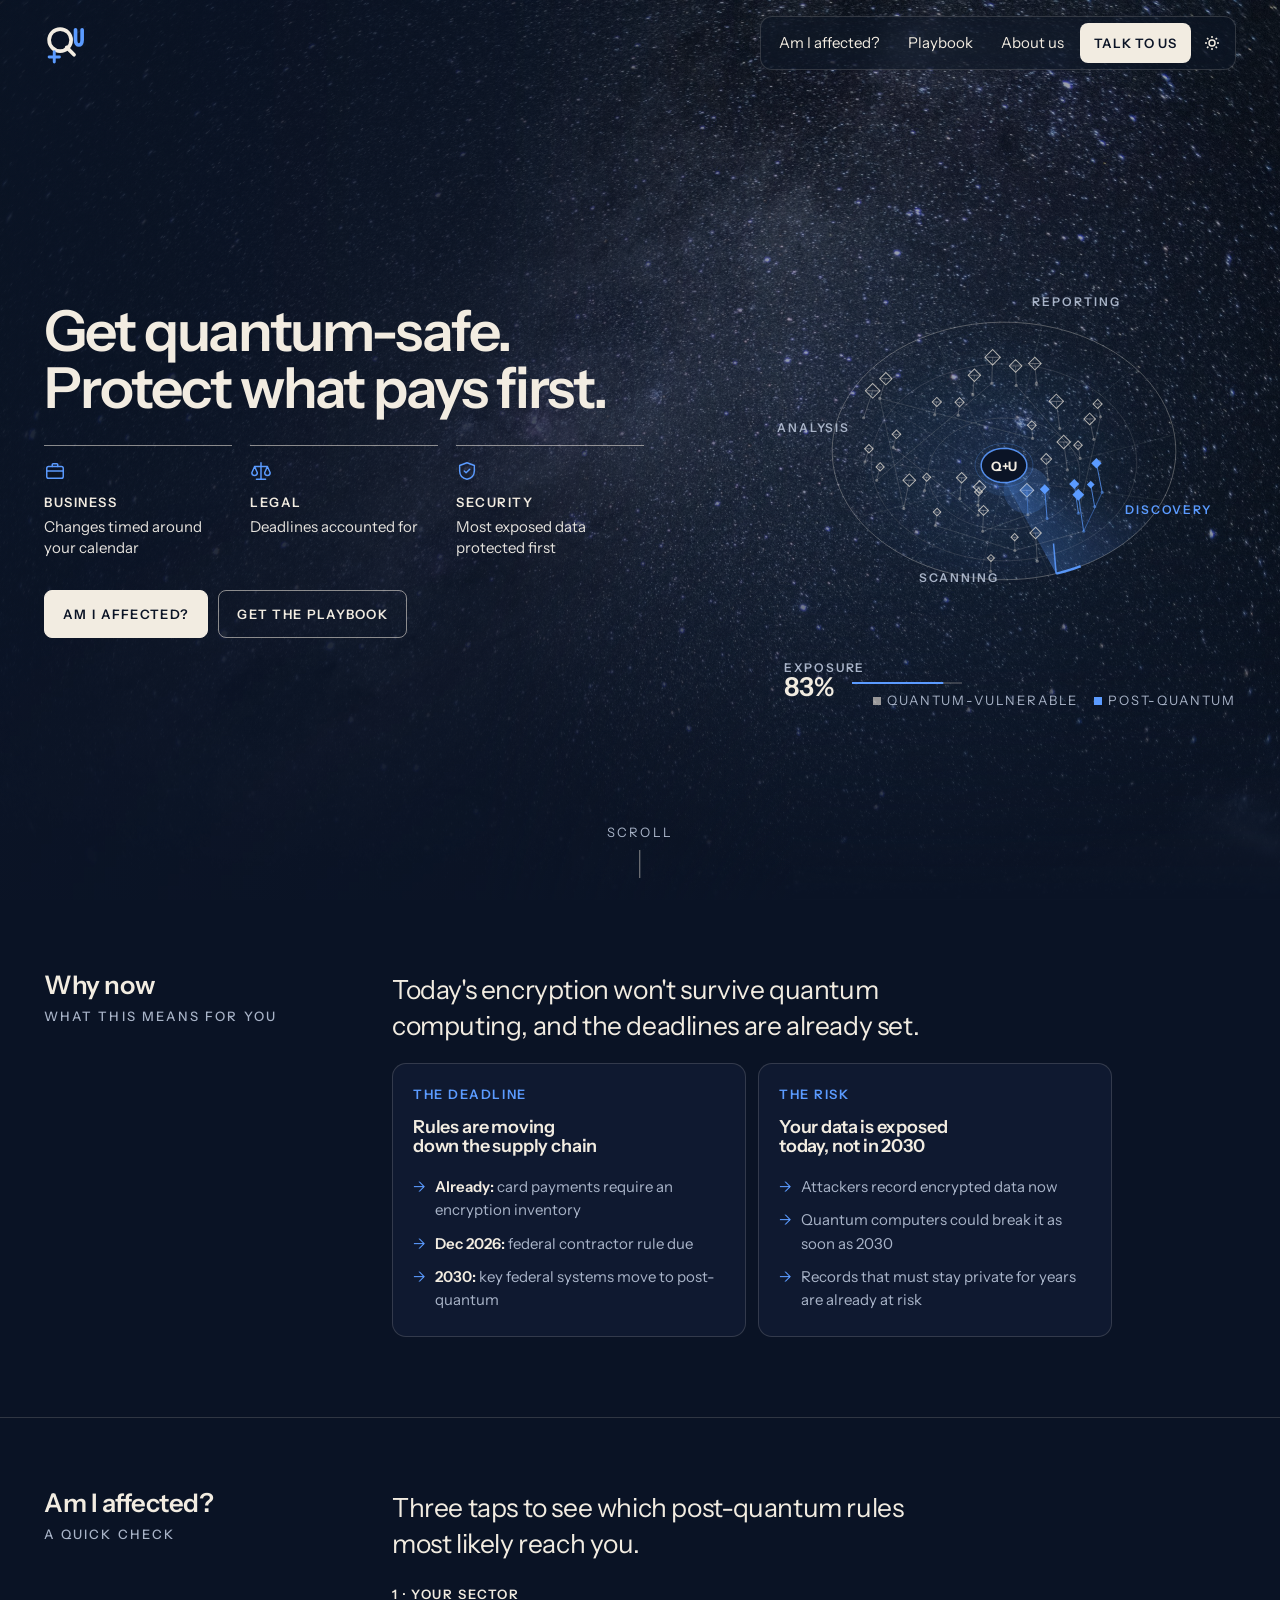
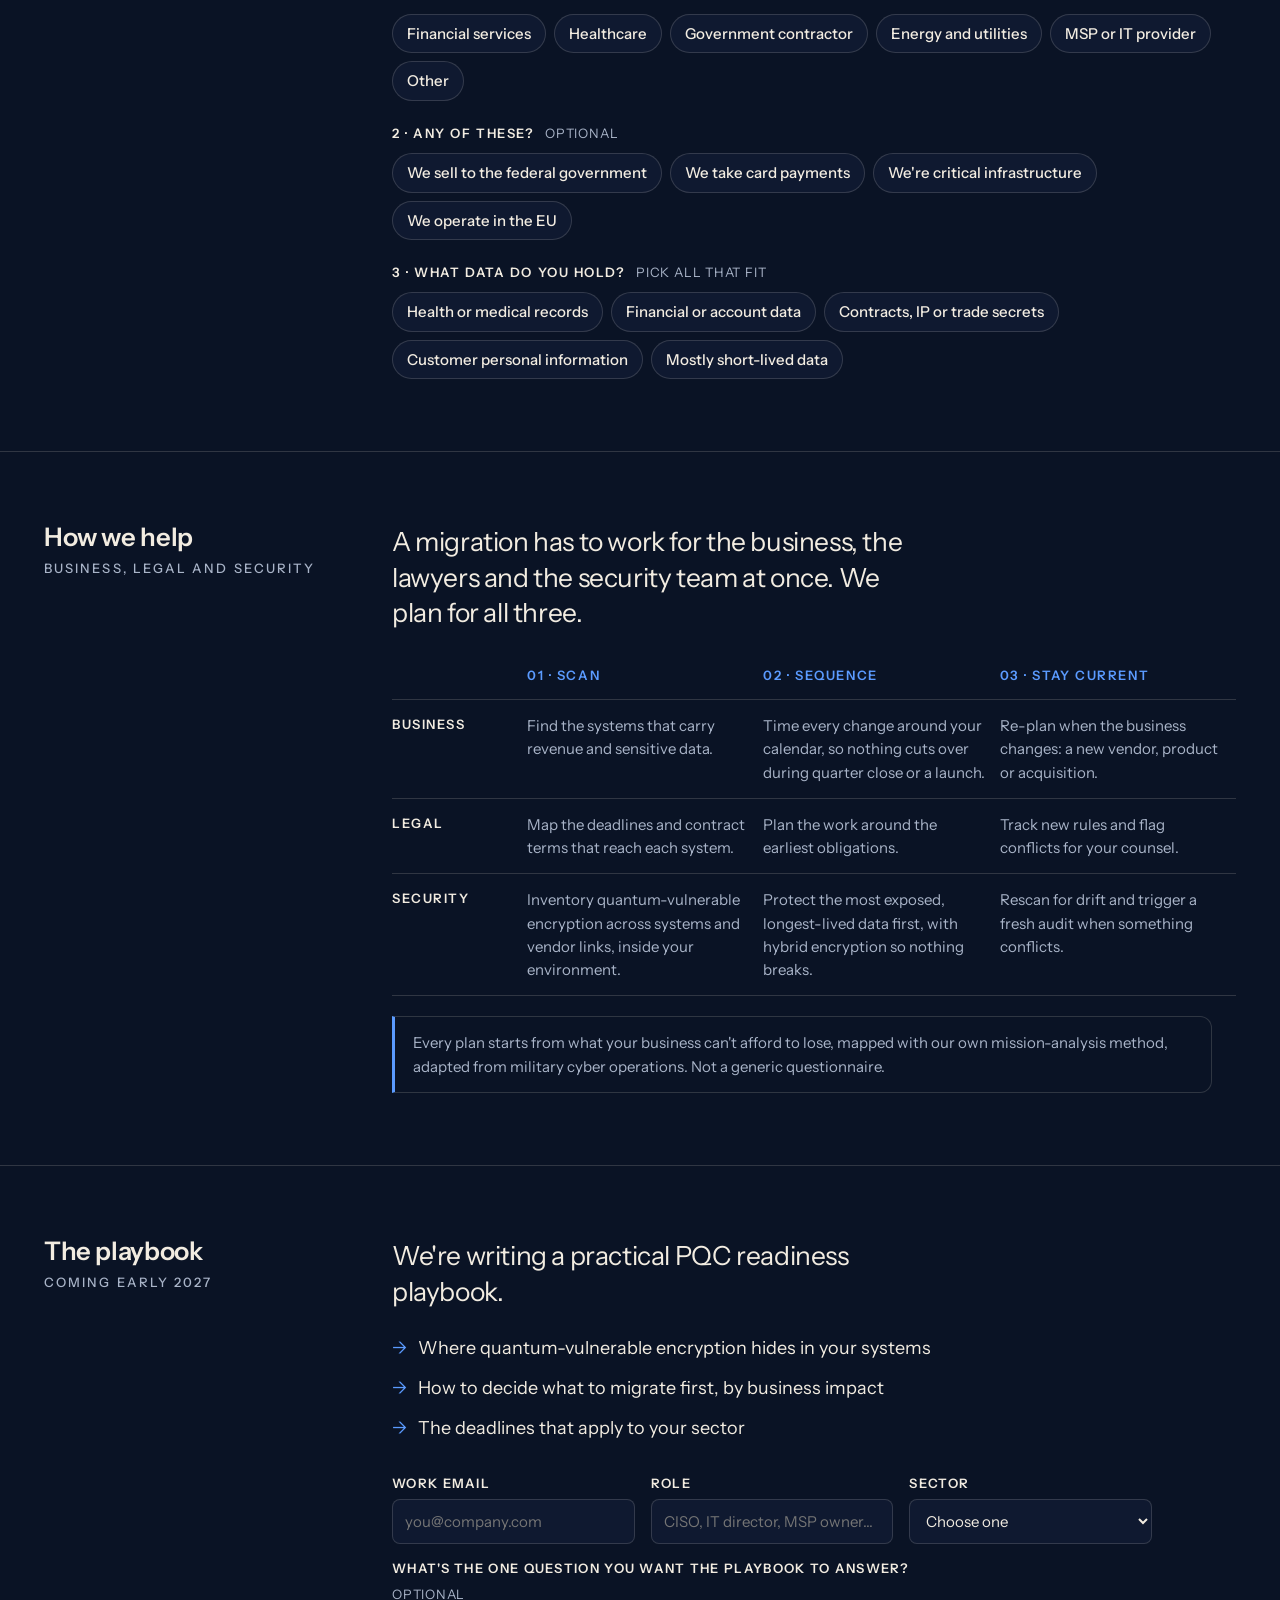
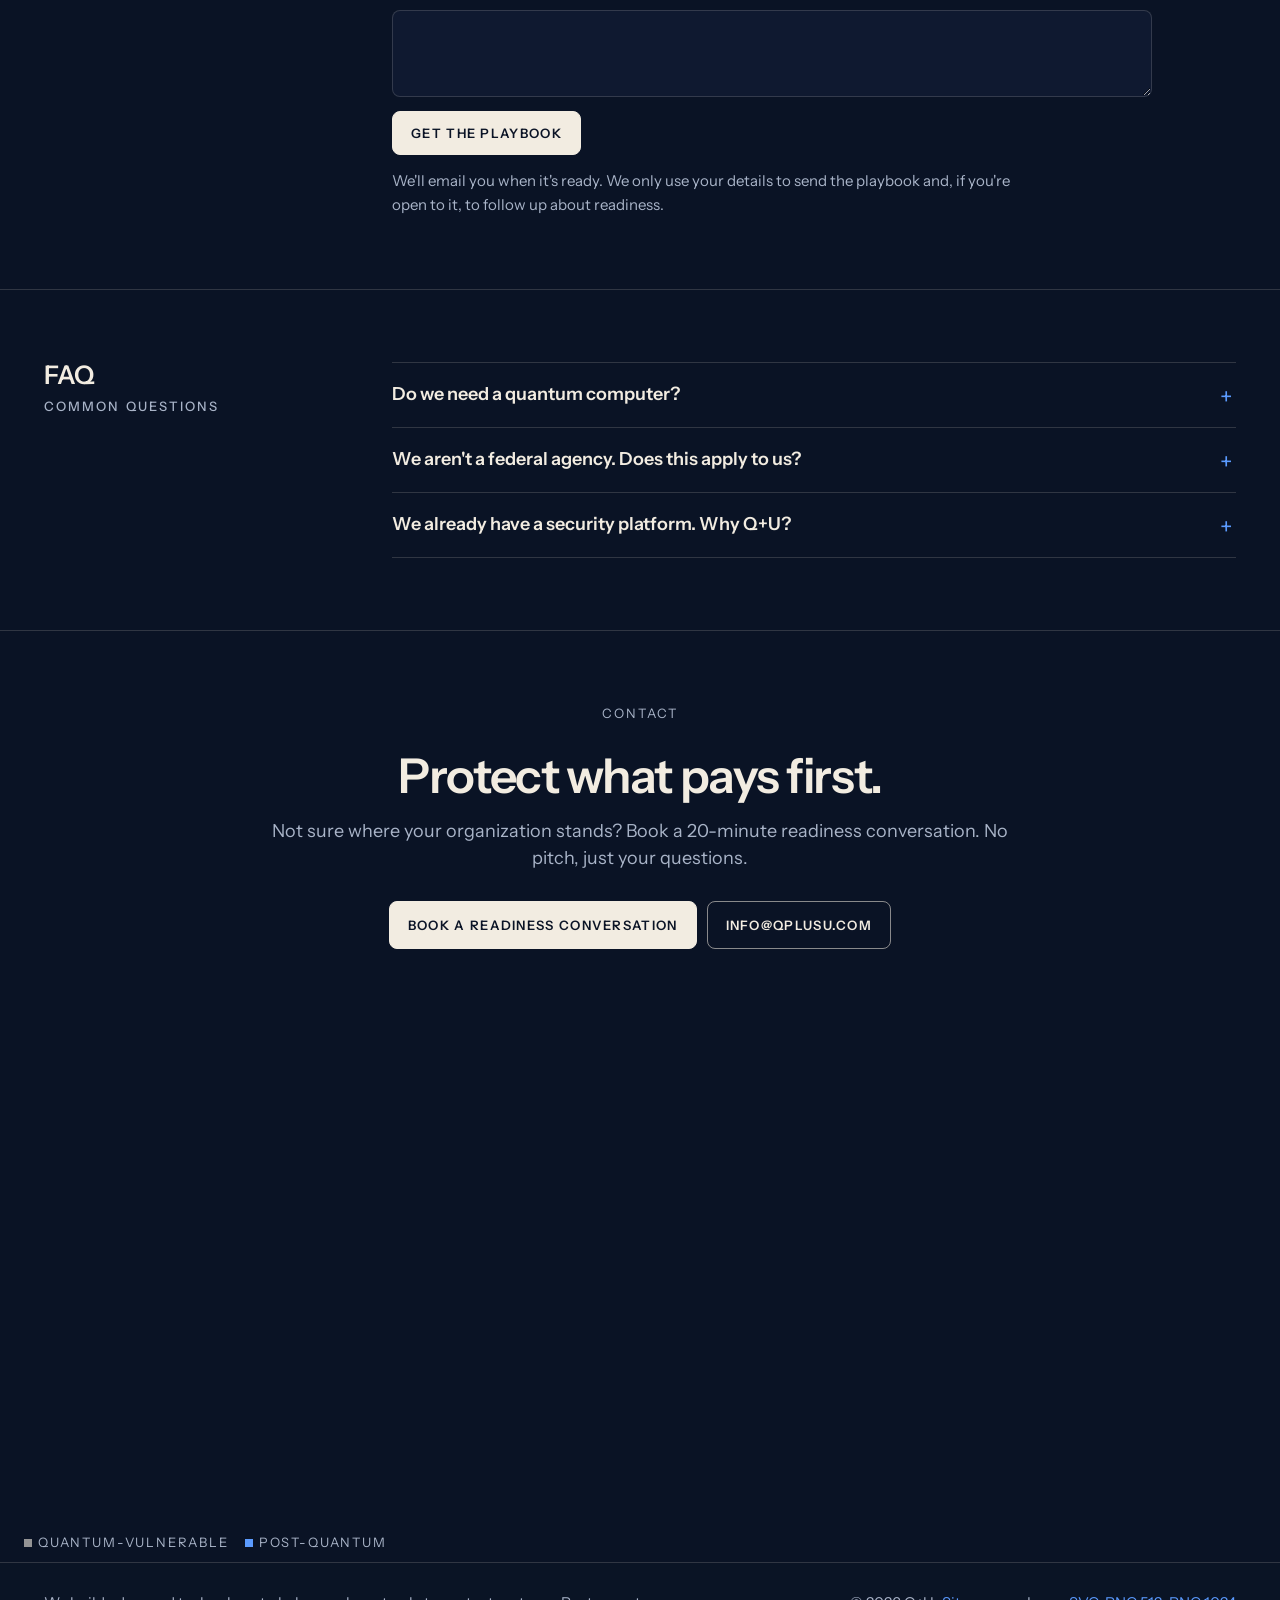
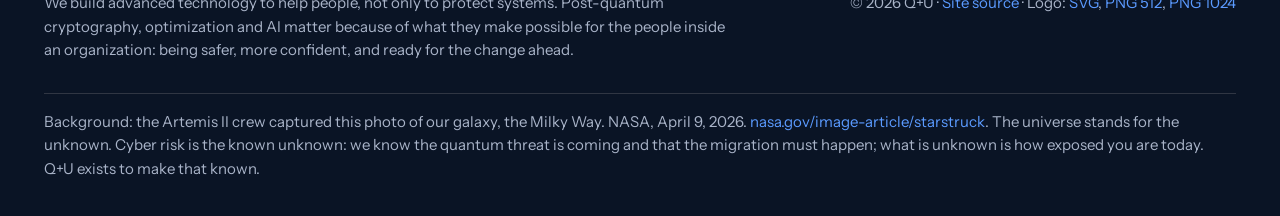
==== index.html @ 12528bc6 "Soften legal wording: deadlines accounted for, not met Co-Authored-By: Claude Opus 5.5 <noreply@anth" ====
<!doctype html>
<html lang="en">
<head>
  <meta charset="utf-8">
  <meta name="viewport" content="width=device-width, initial-scale=1">
  <title>Q+U</title>
  <meta name="description" content="Q+U helps organizations get ready for post-quantum cryptography: find where vulnerable encryption lives, know what to migrate first and when, and keep the plan current as the rules change.">
  <script>
    (function(){try{
      var KEY="theme-override";
      function resolve(){var q=/[?&]theme=(dark|light)/.exec(location.search);if(q)return q[1];
        try{var o=sessionStorage.getItem(KEY);if(o==="dark"||o==="light")return o;}catch(e){}
        if(window.matchMedia&&window.matchMedia("(prefers-color-scheme: dark)").matches)return "dark";
        var h=new Date().getHours();return (h>=7&&h<19)?"light":"dark";}
      function apply(){var m=resolve();document.documentElement.setAttribute("data-theme",m);
        var meta=document.querySelector('meta[name="theme-color"]');if(meta)meta.content=m==="dark"?"#0B1426":"#F2ECE1";}
      apply();setInterval(apply,60000);
      window.__toggleTheme=function(){var cur=document.documentElement.getAttribute("data-theme");try{sessionStorage.setItem(KEY,cur==="dark"?"light":"dark");}catch(e){}apply();};
    }catch(e){}})();
  </script>
  <link rel="preconnect" href="https://fonts.googleapis.com">
  <link rel="stylesheet" href="https://fonts.googleapis.com/css2?family=Instrument+Sans:ital,wght@0,400;0,500;0,600;0,700;1,400&display=swap">
  <meta name="theme-color" content="#0B1426">
  <link rel="icon" href="assets/logo-mark.svg" type="image/svg+xml">
  <link rel="stylesheet" href="src/styles.css?v=20261103k">
</head>
<body>
  <a class="skip" href="#main">Skip to content</a>

  <div class="topbar">
    <a class="brand" href="#" aria-label="Q+U, home"><svg viewBox="0 0 120 120" aria-hidden="true"><circle cx="44" cy="52" r="30" fill="none" stroke="currentColor" stroke-width="10"/><path d="M62 72 L82 92" stroke="currentColor" stroke-width="10" stroke-linecap="round"/><path d="M86 24 V52 C86 70 104 70 104 52 V24" fill="none" stroke="var(--accent)" stroke-width="10" stroke-linecap="round"/><path d="M14 98 H42 M28 84 V112" stroke="var(--accent)" stroke-width="8" stroke-linecap="round"/></svg></a>
    <nav class="pill" id="pill" aria-label="Main">
      <a href="#check">Am I affected?</a>
      <a href="#playbook">Playbook</a>
      <a href="about.html">About us</a>
      <div class="row">
        <a class="cta" href="#contact">Talk to us</a>
        <button type="button" class="more" id="more" aria-label="Menu" aria-expanded="false"><svg viewBox="0 0 16 16" fill="none" stroke="currentColor" stroke-width="1.6"><path d="M2 4h12M2 8h12M2 12h12"/></svg></button>
        <button type="button" id="theme" aria-label="Toggle light and dark theme" onclick="window.__toggleTheme&&window.__toggleTheme()">
          <svg class="i-sun" viewBox="0 0 16 16" fill="none" stroke="currentColor" stroke-width="1.5"><circle cx="8" cy="8" r="3"/><path d="M8 1v2M8 13v2M1 8h2M13 8h2M3 3l1.4 1.4M11.6 11.6 13 13M3 13l1.4-1.4M11.6 4.4 13 3"/></svg>
          <svg class="i-moon" viewBox="0 0 16 16" fill="none" stroke="currentColor" stroke-width="1.5"><path d="M13.5 9.5A6 6 0 0 1 6.5 2.5a6 6 0 1 0 7 7z"/></svg>
        </button>
      </div>
    </nav>
  </div>

  <main id="main" tabindex="-1">
    <section class="hero" aria-label="Introduction">
      <div class="wrap hero-grid">
        <div class="hero-inner">
          <h1>Get quantum-safe.<br>Protect what pays&nbsp;first.</h1>
          <ul class="areas" aria-label="What we cover">
            <li><svg viewBox="0 0 24 24" aria-hidden="true"><rect x="3" y="7" width="18" height="13" rx="2"/><path d="M9 7V5a1 1 0 0 1 1-1h4a1 1 0 0 1 1 1v2M3 12h18"/></svg><b>Business</b><span>Changes timed around your calendar</span></li>
            <li><svg viewBox="0 0 24 24" aria-hidden="true"><path d="M12 3v18M7 21h10M5 7h14M5 7l-3 7a3 3 0 0 0 6 0zM19 7l-3 7a3 3 0 0 0 6 0z"/></svg><b>Legal</b><span>Deadlines accounted for</span></li>
            <li><svg viewBox="0 0 24 24" aria-hidden="true"><path d="M12 3l8 3v6c0 5-3.5 8-8 9-4.5-1-8-4-8-9V6z"/><path d="M9 12l2 2 4-4"/></svg><b>Security</b><span>Most exposed data protected first</span></li>
          </ul>
          <div class="btns">
            <a class="btn solid" href="#check">Am I affected?</a>
            <a class="btn" href="#playbook">Get the playbook</a>
          </div>
        </div>
        <div class="hero-fig">
          <canvas id="disc" role="img" aria-label="Animated diagram: a sweep moves around a disc of systems. Each system it reaches turns from quantum-vulnerable to post-quantum and the exposure figure falls."></canvas>
          <div class="ring-key" aria-hidden="true"><span><i></i>Quantum-vulnerable</span><span><i class="on"></i>Post-quantum</span></div>
        </div>
      </div>
      <a class="scrollhint" href="#why">Scroll</a>
    </section>

    <section class="block" id="why">
      <div class="wrap cols">
        <h2>Why now<small>What this means for you</small></h2>
        <div class="reveal">
          <p class="lead">Today's encryption won't survive quantum computing, and the deadlines are already set.</p>
          <div class="cards two">
            <div class="card"><span class="tag">The deadline</span><h3>Rules are moving down the supply chain</h3>
              <ul class="ticks tight">
                <li><b>Already:</b> card payments require an encryption inventory</li>
                <li><b>Dec 2026:</b> federal contractor rule due</li>
                <li><b>2030:</b> key federal systems move to post-quantum</li>
              </ul></div>
            <div class="card"><span class="tag">The risk</span><h3>Your data is exposed today, not in 2030</h3>
              <ul class="ticks tight">
                <li>Attackers record encrypted data now</li>
                <li>Quantum computers could break it as soon as 2030</li>
                <li>Records that must stay private for years are already at risk</li>
              </ul></div>
          </div>
        </div>
      </div>
    </section>

    <section class="block" id="check">
      <div class="wrap cols">
        <h2>Am I affected?<small>A quick check</small></h2>
        <div class="reveal">
          <p class="lead">Three taps to see which post-quantum rules most likely reach you.</p>
          <div class="q">
            <p class="qlabel">1 · Your sector</p>
            <div class="chips" data-group="sector">
              <button type="button" data-value="fin" aria-pressed="false">Financial services</button>
              <button type="button" data-value="health" aria-pressed="false">Healthcare</button>
              <button type="button" data-value="gov" aria-pressed="false">Government contractor</button>
              <button type="button" data-value="energy" aria-pressed="false">Energy and utilities</button>
              <button type="button" data-value="msp" aria-pressed="false">MSP or IT provider</button>
              <button type="button" data-value="other" aria-pressed="false">Other</button>
            </div>
          </div>
          <div class="q">
            <p class="qlabel">2 · Any of these? <span class="opt">Optional</span></p>
            <div class="chips" data-group="flags">
              <button type="button" data-value="fed" aria-pressed="false">We sell to the federal government</button>
              <button type="button" data-value="cards" aria-pressed="false">We take card payments</button>
              <button type="button" data-value="ci" aria-pressed="false">We're critical infrastructure</button>
              <button type="button" data-value="eu" aria-pressed="false">We operate in the EU</button>
            </div>
          </div>
          <div class="q">
            <p class="qlabel">3 · What data do you hold? <span class="opt">Pick all that fit</span></p>
            <div class="chips" data-group="data">
              <button type="button" data-value="health" aria-pressed="false">Health or medical records</button>
              <button type="button" data-value="fin" aria-pressed="false">Financial or account data</button>
              <button type="button" data-value="ip" aria-pressed="false">Contracts, IP or trade secrets</button>
              <button type="button" data-value="pii" aria-pressed="false">Customer personal information</button>
              <button type="button" data-value="short" aria-pressed="false">Mostly short-lived data</button>
            </div>
          </div>
          <div id="check-result" class="check-result" aria-live="polite" hidden></div>
          <form class="checkform" id="check-form" hidden>
            <p class="cta-line">Want to know what it means for your business?</p>
            <div class="row">
              <input type="text" name="company" autocomplete="organization" placeholder="Company" aria-label="Company" required>
              <input type="email" name="email" autocomplete="email" placeholder="Work email" aria-label="Work email" required>
              <button class="btn solid" type="submit">Check my business</button>
            </div>
            <p class="fine">A starting point, not legal advice. Rules as of November 2026.</p>
          </form>
        </div>
      </div>
    </section>

    <section class="block" id="how">
      <div class="wrap cols">
        <h2>How we help<small>Business, legal and security</small></h2>
        <div class="reveal">
          <p class="lead">A migration has to work for the business, the lawyers and the security team at once. We plan for all three.</p>
          <table class="matrix">
            <thead><tr><th></th><th>01 · Scan</th><th>02 · Sequence</th><th>03 · Stay current</th></tr></thead>
            <tbody>
              <tr><th>Business</th>
                <td data-label="Scan">Find the systems that carry revenue and sensitive data.</td>
                <td data-label="Sequence">Time every change around your calendar, so nothing cuts over during quarter close or a launch.</td>
                <td data-label="Stay current">Re-plan when the business changes: a new vendor, product or acquisition.</td></tr>
              <tr><th>Legal</th>
                <td data-label="Scan">Map the deadlines and contract terms that reach each system.</td>
                <td data-label="Sequence">Plan the work around the earliest obligations.</td>
                <td data-label="Stay current">Track new rules and flag conflicts for your counsel.</td></tr>
              <tr><th>Security</th>
                <td data-label="Scan">Inventory quantum-vulnerable encryption across systems and vendor links, inside your environment.</td>
                <td data-label="Sequence">Protect the most exposed, longest-lived data first, with hybrid encryption so nothing breaks.</td>
                <td data-label="Stay current">Rescan for drift and trigger a fresh audit when something conflicts.</td></tr>
            </tbody>
          </table>
          <div class="callout"><p>Every plan starts from what your business can't afford to lose, mapped with our own mission-analysis method, adapted from military cyber operations. Not a generic questionnaire.</p></div>
        </div>
      </div>
    </section>

    <section class="block" id="playbook">
      <div class="wrap cols">
        <h2>The playbook<small>Coming early 2027</small></h2>
        <div class="reveal">
          <p class="lead">We're writing a practical PQC readiness playbook.</p>
          <ul class="ticks">
            <li>Where quantum-vulnerable encryption hides in your systems</li>
            <li>How to decide what to migrate first, by business impact</li>
            <li>The deadlines that apply to your sector</li>
          </ul>
          <form class="signup" id="signup" action="mailto:info@qplusu.com" method="post">
            <label>Work email<input type="email" name="email" required autocomplete="email" placeholder="you@company.com"></label>
            <label>Role<input type="text" name="role" autocomplete="organization-title" placeholder="CISO, IT director, MSP owner…"></label>
            <label>Sector
              <select name="sector">
                <option value="">Choose one</option>
                <option>Financial services</option>
                <option>Healthcare</option>
                <option>Managed service provider</option>
                <option>Government contractor</option>
                <option>Other</option>
              </select>
            </label>
            <label class="wide">What's the one question you want the playbook to answer? <span class="opt">Optional</span><textarea name="question" rows="3"></textarea></label>
            <div class="wide"><button class="btn solid" type="submit">Get the playbook</button></div>
            <p class="fine wide">We'll email you when it's ready. We only use your details to send the playbook and, if you're open to it, to follow up about readiness.</p>
          </form>
        </div>
      </div>
    </section>

    <section class="block" id="faq">
      <div class="wrap cols">
        <h2>FAQ<small>Common questions</small></h2>
        <div class="reveal faq">
          <details><summary>Do we need a quantum computer?</summary><p>No. Post-quantum readiness means replacing today's encryption with new, standardized algorithms that run on the computers you already have.</p></details>
          <details><summary>We aren't a federal agency. Does this apply to us?</summary><p>The federal deadline binds agencies first, then flows to contractors through procurement rules. Regulators in finance and healthcare are paying attention, and your vendors will be migrating too.</p></details>
          <details><summary>We already have a security platform. Why Q+U?</summary><p>Scanners tell you what is vulnerable. We turn that into a schedule your business can actually run, and keep it current after the migration.</p></details>
        </div>
      </div>
    </section>

    <section class="block" id="contact">
      <div class="wrap contact-inner reveal">
        <p class="eyebrow">Contact</p>
        <h2>Protect what pays first.</h2>
        <p>Not sure where your organization stands? Book a 20-minute readiness conversation. No pitch, just your questions.</p>
        <div class="btns">
          <a class="btn solid" href="mailto:info@qplusu.com?subject=Readiness%20conversation">Book a readiness conversation</a>
          <a class="btn" href="mailto:info@qplusu.com">info@qplusu.com</a>
        </div>
      </div>
      <div class="wave-band" aria-hidden="true">
        <canvas id="wave"></canvas>
        <div class="ring-key"><span><i></i>Quantum-vulnerable</span><span><i class="on"></i>Post-quantum</span></div>
      </div>
    </section>
  </main>

  <footer class="site">
    <div class="wrap">
      <p>We build advanced technology to help people, not only to protect systems. Post-quantum cryptography, optimization and AI matter because of what they make possible for the people inside an organization: being safer, more confident, and ready for the change ahead.</p>
      <p>© 2026 Q+U · <a href="https://github.com/QplusU/qplusu.github.io">Site source</a> · Logo: <a href="assets/brand/qplusu-mark.svg" download>SVG</a>, <a href="assets/brand/qplusu-mark-512.png" download>PNG 512</a>, <a href="assets/brand/qplusu-mark-1024.png" download>PNG 1024</a></p>
      <p class="credit">Background: the Artemis II crew captured this photo of our galaxy, the Milky Way. NASA, April 9, 2026. <a href="https://www.nasa.gov/image-article/starstruck/" rel="noopener">nasa.gov/image-article/starstruck</a>. The universe stands for the unknown. Cyber risk is the known unknown: we know the quantum threat is coming and that the migration must happen; what is unknown is how exposed you are today. Q+U exists to make that known.</p>
    </div>
  </footer>

  <script src="src/radar.js?v=20261012x" defer></script>
  <script src="src/wave.js?v=20261012m" defer></script>
  <script src="src/check.js?v=20261103h" defer></script>
  <script>
    (function(){
      var io = new IntersectionObserver(function(es){ es.forEach(function(e){ if(e.isIntersecting){ e.target.classList.add('in'); io.unobserve(e.target); } }); }, { rootMargin: '0px 0px -10% 0px' });
      document.querySelectorAll('.reveal').forEach(function(el){ io.observe(el); });
      // galaxy: full in the hero, dimmed once the reader is in the text
      (function(){
        var root = document.documentElement, hero = document.querySelector('.hero');
        function upd(){ var h = hero ? hero.offsetHeight : 800; var g = Math.max(0.25, 1 - Math.max(0, window.scrollY - h * 0.5) / (h * 0.6)); root.style.setProperty('--gal', g.toFixed(2)); }
        window.addEventListener('scroll', upd, { passive: true }); window.addEventListener('resize', upd, { passive: true }); upd();
      })();
      // playbook signup: opens the visitor's mail app until a form service is connected
      (function(){
        var f = document.getElementById('signup'); if (!f) return;
        f.addEventListener('submit', function(e){
          e.preventDefault();
          var d = new FormData(f), body = 'Please send me the PQC readiness playbook when it is ready.\n\nEmail: ' + d.get('email') + '\nRole: ' + (d.get('role')||'') + '\nSector: ' + (d.get('sector')||'') + '\nQuestion: ' + (d.get('question')||'');
          location.href = 'mailto:info@qplusu.com?subject=' + encodeURIComponent('Playbook signup') + '&body=' + encodeURIComponent(body);
        });
      })();
      var pill = document.getElementById('pill'), more = document.getElementById('more');
      more.addEventListener('click', function(){ var o = pill.classList.toggle('open'); more.setAttribute('aria-expanded', o); });
      pill.querySelectorAll('a').forEach(function(a){ a.addEventListener('click', function(){ pill.classList.remove('open'); }); });
    })();
  </script>
</body>
</html>
---- src/styles.css ----
/* Q+U — full-viewport hero on a particle ring, floating pill nav, light and dark themes.
   Direction from harmoniqs.ai: one deep ground colour, cream lettering, a single accent,
   tight display type, lots of air. Rules and tables keep the ruled-paper feel below the fold. */

:root {
  --font: "Instrument Sans", "Be Vietnam Pro", "Helvetica Neue", Arial, sans-serif;
  --fs-0: 0.8125rem;
  --fs-1: 0.9375rem;
  --fs-2: 1.125rem;
  --fs-3: 1.6rem;
  --fs-display: clamp(2.6rem, 1.6rem + 4.2vw, 5.4rem);
  --label-w: 300px;
  --measure: 64ch;
  --ease: cubic-bezier(.2,.7,.2,1);

  /* light: the paper palette */
  --bg: #F2ECE1;
  --bg-2: #EAE2D4;
  --fg: #14264A;
  --fg-soft: #4A5A78;
  --line: rgba(20,38,74,0.22);
  --line-strong: #14264A;
  --accent: #2A66B8;
  --accent-ink: #FFFFFF;
  --cta: #14264A;
  --cta-ink: #F2ECE1;
  --ring-a: 42,102,184;
  --ring-b: 20,38,74;
  --pill: rgba(242,236,225,0.72);
  color-scheme: light;
}
:root[data-theme="dark"] {
  --bg: #0B1426;
  --bg-2: #101B33;
  --fg: #F2ECE1;
  --fg-soft: #A9B4C8;
  --line: rgba(242,236,225,0.16);
  --line-strong: rgba(242,236,225,0.55);
  --accent: #5B9BFF;
  --accent-ink: #0B1426;
  --cta: #F2ECE1;
  --cta-ink: #0B1426;
  --ring-a: 91,155,255;
  --ring-b: 242,236,225;
  --pill: rgba(11,20,38,0.6);
  color-scheme: dark;
}

*, *::before, *::after { box-sizing: border-box; }
html { -webkit-text-size-adjust: 100%; scroll-behavior: smooth; }
@media (prefers-reduced-motion: reduce) { html { scroll-behavior: auto; } }
body { margin: 0; background: var(--bg); color: var(--fg); font: 400 var(--fs-2)/1.55 var(--font); transition: background 400ms var(--ease), color 400ms var(--ease); position: relative; isolation: isolate; }
/* the universe behind everything: the unknown. faint, fixed, fading toward the bottom of the viewport */
body::before { content: ""; position: fixed; inset: 0; z-index: -2; pointer-events: none; background: url("../assets/galaxy.jpg") center / cover no-repeat; opacity: calc(0.6 * var(--gal)); mix-blend-mode: screen; transition: opacity 200ms linear;
  -webkit-mask-image: linear-gradient(180deg, #000 0%, #000 55%, transparent 100%); mask-image: linear-gradient(180deg, #000 0%, #000 55%, transparent 100%); }
:root:not([data-theme="dark"]) body::before { opacity: calc(0.14 * var(--gal)); filter: invert(1) grayscale(1) contrast(1.1) blur(0.4px); mix-blend-mode: multiply; }
@media (prefers-reduced-transparency: reduce) { body::before { display: none; } }
::selection { background: var(--accent); color: var(--accent-ink); }
:focus-visible { outline: 2px solid var(--accent); outline-offset: 3px; }
a { color: var(--accent); text-decoration: none; }
a:hover { text-decoration: underline; text-underline-offset: 0.2em; }
h1, h2, h3, h4 { font-weight: 600; line-height: 1.05; margin: 0; text-wrap: balance; letter-spacing: -0.02em; }
h2 { font-size: var(--fs-3); letter-spacing: -0.015em; }
h3 { font-size: var(--fs-2); margin: 28px 0 10px; letter-spacing: -0.01em; }
p { max-width: var(--measure); margin: 0 0 1em; }
.fine { font-size: var(--fs-1); line-height: 1.6; color: var(--fg-soft); }
.eyebrow { font-size: var(--fs-0); letter-spacing: 0.16em; text-transform: uppercase; color: var(--fg-soft); margin: 0 0 14px; }
.skip { position: absolute; left: -999px; }
.skip:focus { left: 16px; top: 8px; z-index: 2000; background: var(--bg); border: 1px solid var(--line-strong); padding: 6px 10px; }
.wrap { max-width: 1240px; margin-inline: auto; padding-inline: 24px; }

/* ---------- floating pill nav ---------- */
.topbar { position: fixed; inset: 0 0 auto 0; z-index: 100; display: flex; align-items: center; justify-content: space-between; padding: 16px 20px; pointer-events: none; }
.topbar > * { pointer-events: auto; }
.brand { display: inline-flex; align-items: center; gap: 10px; color: var(--fg); font-weight: 700; font-size: 1.15rem; letter-spacing: -0.02em; }
.brand:hover { text-decoration: none; }
.brand img { width: 30px; height: 30px; display: block; }
.brand .plus { color: var(--accent); }
.pill { display: flex; align-items: center; gap: 4px; padding: 6px; border: 1px solid var(--line); border-radius: 12px; background: var(--pill); backdrop-filter: blur(14px); -webkit-backdrop-filter: blur(14px); }
.pill a { color: var(--fg); font-size: var(--fs-1); padding: 8px 12px; border-radius: 8px; white-space: nowrap; }
.pill a:hover { background: color-mix(in srgb, var(--fg) 8%, transparent); text-decoration: none; }
.pill .cta { background: var(--cta); color: var(--cta-ink); font-weight: 600; letter-spacing: 0.06em; text-transform: uppercase; font-size: var(--fs-0); padding: 10px 14px; }
.pill .cta:hover { background: var(--accent); color: var(--accent-ink); }
.pill button { all: unset; cursor: pointer; display: grid; place-items: center; width: 34px; height: 34px; border-radius: 8px; color: var(--fg); }
.pill button:hover { background: color-mix(in srgb, var(--fg) 8%, transparent); }
.pill button svg { width: 16px; height: 16px; }
:root[data-theme="dark"] .pill .i-sun { display: block; } :root[data-theme="dark"] .pill .i-moon { display: none; }
:root:not([data-theme="dark"]) .pill .i-sun { display: none; } :root:not([data-theme="dark"]) .pill .i-moon { display: block; }
.pill .row { display: flex; align-items: center; gap: 4px; }
.pill .more { display: none; }

/* ---------- hero ---------- */
.hero { position: relative; min-height: min(100svh, 900px); display: grid; align-items: center; overflow: hidden; isolation: isolate; padding-block: 110px 70px; }
.hero::before { content: ""; position: absolute; inset: 0; z-index: -1; background: radial-gradient(60% 70% at 72% 50%, color-mix(in srgb, var(--accent) 10%, transparent), transparent 70%); }
.hero-grid { display: grid; grid-template-columns: minmax(0, 11fr) minmax(0, 9fr); gap: 32px; align-items: center; width: 100%; }
.hero-inner { position: relative; text-align: left; }
.hero h1 { font-size: clamp(2.4rem, 1.4rem + 3.4vw, 4.6rem); letter-spacing: -0.035em; line-height: 0.98; max-width: 14ch; }
.hero .sub { margin: 22px 0 30px; max-width: 44ch; color: var(--fg-soft); font-size: clamp(1rem, 0.9rem + 0.4vw, 1.2rem); }
.hero .btns { justify-content: flex-start; }
.hero-fig { position: relative; aspect-ratio: 1 / 1; max-width: 600px; width: 100%; margin-left: auto; }
#disc { display: block; width: 100%; height: 100%; }
.hero-fig .ring-key { left: 0; right: 0; bottom: -8px; justify-content: flex-end; }
.btns { display: flex; gap: 10px; flex-wrap: wrap; justify-content: center; }
.btn { display: inline-block; font-weight: 600; font-size: var(--fs-0); letter-spacing: 0.1em; text-transform: uppercase; padding: 13px 18px; border-radius: 8px; border: 1px solid var(--line-strong); color: var(--fg); transition: transform 200ms var(--ease), background 200ms var(--ease), color 200ms var(--ease); }
.btn:hover { text-decoration: none; transform: translateY(-1px); background: color-mix(in srgb, var(--fg) 8%, transparent); }
.btn.solid { background: var(--cta); color: var(--cta-ink); border-color: var(--cta); }
.btn.solid:hover { background: var(--accent); border-color: var(--accent); color: var(--accent-ink); }
.btn.accent { background: var(--accent); color: var(--accent-ink); border-color: var(--accent); }
.scrollhint { position: absolute; bottom: 22px; left: 50%; transform: translateX(-50%); font-size: var(--fs-0); letter-spacing: 0.16em; text-transform: uppercase; color: var(--fg-soft); }
.scrollhint::after { content: ""; display: block; width: 1px; height: 28px; margin: 8px auto 0; background: var(--line-strong); animation: hint 1.8s var(--ease) infinite; transform-origin: top; }
@keyframes hint { 0% { transform: scaleY(0); } 50% { transform: scaleY(1); } 100% { transform: scaleY(0); transform-origin: bottom; } }
.ring-key { position: absolute; left: 24px; bottom: 22px; display: flex; gap: 16px; font-size: var(--fs-0); letter-spacing: 0.14em; text-transform: uppercase; color: var(--fg-soft); }
.ring-key i { display: inline-block; width: 8px; height: 8px; margin-right: 6px; vertical-align: 0; background: rgb(var(--ring-b)); opacity: 0.6; }
.ring-key i.on { background: rgb(var(--ring-a)); opacity: 1; }

/* ---------- stats band ---------- */
.band { border-block: 1px solid var(--line); background: color-mix(in srgb, var(--bg-2) 94%, transparent); }
.stats { display: grid; grid-template-columns: repeat(3, minmax(0, 1fr)); }
.stats > div { padding: 28px 24px; border-right: 1px solid var(--line); }
.stats > div:last-child { border-right: 0; }
.stats b { display: block; font-size: clamp(2rem, 1.4rem + 2vw, 3.2rem); font-weight: 600; letter-spacing: -0.03em; line-height: 1; font-variant-numeric: tabular-nums; }
.stats span { display: block; margin-top: 8px; font-size: var(--fs-2); color: var(--fg-soft); }

/* ---------- sections: label column, body ---------- */
section.block { padding-block: 72px; border-bottom: 1px solid var(--line); background: color-mix(in srgb, var(--bg) 86%, transparent); }
section.hero { background: transparent; }
section.block:last-of-type { border-bottom: 0; }
.cols { display: grid; grid-template-columns: var(--label-w) minmax(0, 1fr); gap: 0 48px; }
.cols > h2 { position: sticky; top: 96px; align-self: start; }
.cols > h2 small { display: block; font: 500 var(--fs-0)/1.4 var(--font); letter-spacing: 0.16em; text-transform: uppercase; color: var(--fg-soft); margin-top: 8px; }
.cols .lead { font-size: clamp(1.25rem, 1.05rem + 0.8vw, 1.65rem); line-height: 1.35; letter-spacing: -0.015em; max-width: 30ch; margin-bottom: 20px; }

/* cards */
.cards { display: grid; grid-template-columns: repeat(auto-fill, minmax(250px, 1fr)); gap: 12px; margin: 16px 0 8px; }
.cards.two { grid-template-columns: repeat(auto-fit, minmax(250px, 1fr)); max-width: 720px; }
.card { display: flex; flex-direction: column; gap: 8px; padding: 20px; border: 1px solid var(--line); border-radius: 14px; background: color-mix(in srgb, var(--bg-2) 88%, transparent); color: var(--fg); transition: transform 240ms var(--ease), border-color 240ms var(--ease), background 240ms var(--ease); }
.card h3 { margin: 6px 0 0; }
.card p { margin: 0; }
a.card:hover { text-decoration: none; transform: translateY(-3px); border-color: var(--accent); }
.cardtop, .cardfoot { display: flex; justify-content: space-between; align-items: center; gap: 8px; flex-wrap: wrap; }
.cardfoot { margin-top: auto; padding-top: 8px; }
.tag { align-self: flex-start; font-size: var(--fs-0); font-weight: 600; letter-spacing: 0.12em; text-transform: uppercase; color: var(--accent); }
.status { font-size: var(--fs-0); letter-spacing: 0.12em; text-transform: uppercase; border: 1px solid var(--line-strong); border-radius: 999px; padding: 2px 9px; color: var(--fg-soft); }
.status.proto { border-style: dashed; }
.card.person { padding: 14px 14px 18px; gap: 0; }
.card.person .photo { aspect-ratio: 1 / 1; border-radius: 10px; overflow: hidden; background: var(--bg-2); margin-bottom: 18px; }
.card.person .photo img { width: 100%; height: 100%; object-fit: cover; display: block; filter: grayscale(1) contrast(1.08); transition: filter 300ms var(--ease); }
.card.person:hover .photo img { filter: grayscale(1) contrast(1.12) brightness(1.04); }
.card.person .who { display: flex; justify-content: space-between; align-items: baseline; gap: 12px; padding-inline: 4px; }
.card.person .who h3 { margin: 0; font-size: 1.15rem; }
.card.person .li { font-weight: 700; font-size: 1rem; letter-spacing: 0; color: var(--fg); text-decoration: none; }
.card.person .li:hover { color: var(--accent); }
.card.person .role { display: block; margin: 6px 0 12px; padding-inline: 4px; font: 500 var(--fs-1)/1.4 ui-monospace, Menlo, Consolas, monospace; letter-spacing: 0.14em; text-transform: uppercase; color: var(--fg-soft); }
.card.person p { padding-inline: 4px; }

/* tables */
table.spec { border-collapse: collapse; width: 100%; max-width: 860px; font-size: var(--fs-2); margin: 8px 0 12px; }
table.spec th, table.spec td { text-align: left; padding: 12px 0; border-top: 1px solid var(--line); vertical-align: top; }
table.spec tr:last-child th, table.spec tr:last-child td { border-bottom: 1px solid var(--line); }
table.spec th { font-weight: 600; letter-spacing: 0.1em; text-transform: uppercase; font-size: var(--fs-1); width: 30%; padding-right: 16px; color: var(--fg); }
table.spec td { color: var(--fg); }
table.spec tr.us th, table.spec tr.us td { color: var(--accent); }
.callout { border: 1px solid var(--line); border-left: 3px solid var(--accent); border-radius: 0 12px 12px 0; padding: 14px 18px; margin: 20px 0 0; font-size: var(--fs-1); color: var(--fg-soft); max-width: 820px; }
.callout p { margin: 0; max-width: none; }

/* reveal */
.reveal { opacity: 0; transform: translateY(18px); transition: opacity 700ms var(--ease), transform 700ms var(--ease); }
.reveal.in { opacity: 1; transform: none; }
@media (prefers-reduced-motion: reduce) { .reveal { opacity: 1; transform: none; transition: none; } .scrollhint::after { animation: none; } }

/* wave band under the contact call to action */
.wave-band { position: relative; height: clamp(360px, 46vw, 620px); margin-top: -16px; }
.wave-band canvas { position: absolute; inset: 0; width: 100%; height: 100%; display: block; }
.wave-band .ring-key { left: 24px; bottom: 10px; }
section#contact { padding-block: 40px 0; }

/* contact + footer */
.contact-inner { text-align: center; padding: 16px 24px 40px; }
.contact-inner h2 { font-size: clamp(1.8rem, 1.2rem + 2.4vw, 3rem); letter-spacing: -0.03em; }
.contact-inner p { margin: 16px auto 28px; color: var(--fg-soft); }
footer.site { border-top: 1px solid var(--line); padding: 28px 0 36px; font-size: var(--fs-1); color: var(--fg-soft); background: color-mix(in srgb, var(--bg) 85%, transparent); }
footer.site .credit { flex-basis: 100%; max-width: none; border-top: 1px solid var(--line); padding-top: 16px; margin-top: 8px; }
footer.site .wrap { display: flex; justify-content: space-between; gap: 24px; flex-wrap: wrap; }
footer.site p { margin: 0; max-width: 70ch; }

/* ---------- narrow ---------- */
@media (max-width: 1100px) { :root { --label-w: 240px; } }
@media (max-width: 900px) {
  .pill a:not(.cta) { display: none; }
  .pill .more { display: grid; }
  .pill.open a:not(.cta) { display: block; }
  .pill.open { position: absolute; top: 12px; right: 16px; flex-direction: column; align-items: stretch; }
  .pill.open .row { display: flex; gap: 4px; align-self: flex-end; }
  .cols { grid-template-columns: minmax(0, 1fr); gap: 18px; }
  .cols > h2 { position: static; }
  .stats { grid-template-columns: minmax(0, 1fr); }
  .stats > div { border-right: 0; border-bottom: 1px solid var(--line); padding: 20px 24px; }
  .stats > div:last-child { border-bottom: 0; }
  section.block { padding-block: 48px; }
  .ring-key { display: none; }
  .hero { padding-block: 96px 56px; min-height: 0; }
  .hero-grid { grid-template-columns: minmax(0, 1fr); gap: 24px; }
  .hero h1 { max-width: none; }
  .hero-fig { max-width: 420px; margin-inline: auto; }
  .scrollhint { display: none; }
  table.spec th { width: 38%; }
  .wrap { padding-inline: 16px; }
}
.hero-note { margin: 26px 0 0; max-width: 44ch; }

/* telescope: a lens that follows the pointer and reveals the universe at full strength */
:root { --lx: -1000px; --ly: -1000px; --lens: 0; --lr: 90px; --gal: 1; }
body::after { content: ""; position: fixed; inset: 0; z-index: -1; pointer-events: none; opacity: var(--lens);
  background: url("../assets/galaxy.jpg") center / 160% auto no-repeat;
  background-position: calc(50% + (50% - var(--lx)) * 0.2) calc(50% + (50% - var(--ly)) * 0.2);
  -webkit-mask-image: radial-gradient(circle var(--lr) at var(--lx) var(--ly), #000 0 82%, transparent 100%);
  mask-image: radial-gradient(circle var(--lr) at var(--lx) var(--ly), #000 0 82%, transparent 100%);
  transition: opacity 300ms var(--ease); }
:root:not([data-theme="dark"]) body::after { filter: invert(1) grayscale(1) contrast(1.15); mix-blend-mode: multiply; }
.lens { position: fixed; left: var(--lx); top: var(--ly); width: calc(var(--lr) * 2); height: calc(var(--lr) * 2); transform: translate(-50%, -50%); border-radius: 50%; pointer-events: none; z-index: 5; opacity: var(--lens);
  border: 1px solid color-mix(in srgb, var(--fg) 45%, transparent); box-shadow: inset 0 0 0 1px color-mix(in srgb, var(--fg) 10%, transparent), 0 0 0 6px color-mix(in srgb, var(--bg) 25%, transparent); transition: opacity 300ms var(--ease); }
.lens::before, .lens::after { content: ""; position: absolute; background: color-mix(in srgb, var(--fg) 45%, transparent); }
.lens::before { left: 50%; top: 0; width: 1px; height: 10px; box-shadow: 0 calc(var(--lr) * 2 - 10px) 0 color-mix(in srgb, var(--fg) 45%, transparent); }
.lens::after { top: 50%; left: 0; height: 1px; width: 10px; box-shadow: calc(var(--lr) * 2 - 10px) 0 0 color-mix(in srgb, var(--fg) 45%, transparent); }
.lens span { position: absolute; left: 50%; bottom: -20px; transform: translateX(-50%); font-size: 9px; letter-spacing: 0.18em; text-transform: uppercase; color: var(--fg-soft); white-space: nowrap; }
@media (hover: none), (prefers-reduced-motion: reduce) { .lens, body::after { display: none; } }

.hero .eyebrow { font-size: clamp(1rem, 0.85rem + 0.5vw, 1.25rem); font-weight: 700; letter-spacing: 0.14em; color: var(--accent); margin-bottom: 18px; }
table.spec.stages th .arrow { color: var(--accent); margin-left: 6px; font-weight: 400; }
.cards.one { grid-template-columns: minmax(0, 560px); }
/* our insight: the universe shows through */
section#insight { background: transparent; }
section#insight .card { background: color-mix(in srgb, var(--bg) 35%, transparent); backdrop-filter: blur(3px); -webkit-backdrop-filter: blur(3px); }
section#insight p, section#insight .card p { color: var(--fg); }
/* scanner stages: just the words */
ol.stages { list-style: none; margin: 24px 0 8px; padding: 0; display: flex; flex-wrap: wrap; align-items: center; gap: 14px 0; }
ol.stages li { font-weight: 700; font-size: clamp(1.2rem, 1rem + 1vw, 1.8rem); letter-spacing: -0.01em; }
ol.stages li + li::before { content: "→"; color: var(--accent); font-weight: 400; margin: 0 18px; }
/* migration plan mock */
.card.plan { max-width: 860px; padding: 20px 22px; }
table.plan { border-collapse: collapse; width: 100%; font-size: var(--fs-1); margin-top: 8px; }
table.plan th, table.plan td { text-align: left; padding: 10px 12px 10px 0; border-top: 1px solid var(--line); vertical-align: top; }
table.plan th { font-weight: 600; letter-spacing: 0.1em; text-transform: uppercase; font-size: var(--fs-0); color: var(--accent); border-top: 0; }
table.plan td:first-child { white-space: nowrap; font-family: ui-monospace, Menlo, Consolas, monospace; color: var(--fg-soft); }
@media (max-width: 600px) { table.plan th:nth-child(4), table.plan td:nth-child(4) { display: none; } }
/* playbook signup */
ul.ticks { list-style: none; padding: 0; margin: 0 0 24px; }
ul.ticks li { padding: 6px 0 6px 26px; position: relative; }
ul.ticks li::before { content: "→"; position: absolute; left: 0; color: var(--accent); }
form.signup { display: grid; grid-template-columns: repeat(auto-fit, minmax(220px, 1fr)); gap: 14px 16px; max-width: 760px; }
form.signup .wide { grid-column: 1 / -1; }
form.signup label { display: flex; flex-direction: column; gap: 6px; font-size: var(--fs-0); font-weight: 600; letter-spacing: 0.1em; text-transform: uppercase; color: var(--fg); }
form.signup .opt { font-weight: 400; color: var(--fg-soft); letter-spacing: 0.06em; }
form.signup input, form.signup select, form.signup textarea { font: 400 var(--fs-1)/1.4 var(--font); letter-spacing: 0; text-transform: none; color: var(--fg); background: color-mix(in srgb, var(--bg-2) 88%, transparent); border: 1px solid var(--line); border-radius: 8px; padding: 11px 12px; }
form.signup input:focus, form.signup select:focus, form.signup textarea:focus { outline: none; border-color: var(--accent); }
form.signup button { cursor: pointer; font-family: var(--font); }
form.signup p { margin: 0; }
/* faq */
.faq details { border-top: 1px solid var(--line); padding: 4px 0; max-width: 860px; }
.faq details:last-child { border-bottom: 1px solid var(--line); }
.faq summary { cursor: pointer; list-style: none; padding: 14px 28px 14px 0; font-weight: 600; font-size: var(--fs-2); position: relative; }
.faq summary::-webkit-details-marker { display: none; }
.faq summary::after { content: "+"; position: absolute; right: 4px; top: 12px; color: var(--accent); font-weight: 400; font-size: 1.3em; }
.faq details[open] summary::after { content: "–"; }
.faq details p { margin: 0 0 16px; color: var(--fg-soft); }
/* am I affected? check */
#check .q { margin: 22px 0 0; }
.qlabel { font-size: var(--fs-0); font-weight: 600; letter-spacing: 0.12em; text-transform: uppercase; color: var(--fg); margin: 0 0 10px; }
.qlabel .opt { font-weight: 400; color: var(--fg-soft); letter-spacing: 0.06em; margin-left: 6px; }
.chips { display: flex; flex-wrap: wrap; gap: 8px; }
.chips button { font: 500 var(--fs-1)/1.3 var(--font); color: var(--fg); background: color-mix(in srgb, var(--bg-2) 88%, transparent); border: 1px solid var(--line); border-radius: 999px; padding: 9px 14px; cursor: pointer; transition: border-color 160ms var(--ease), background 160ms var(--ease), color 160ms var(--ease); }
.chips button:hover { border-color: var(--accent); }
.chips button[aria-pressed="true"] { background: var(--accent); border-color: var(--accent); color: var(--accent-ink); }
.check-result { margin-top: 24px; max-width: 860px; }
.check-result .clocks { display: grid; grid-template-columns: repeat(auto-fit, minmax(240px, 1fr)); gap: 12px; margin-bottom: 18px; }
.check-result .verdict { border: 1px solid var(--line); border-left: 3px solid var(--accent); border-radius: 0 12px 12px 0; padding: 14px 16px; background: color-mix(in srgb, var(--bg-2) 88%, transparent); }
.check-result .verdict.lv1 { border-left-color: var(--line-strong); }
.check-result .verdict h3 { margin: 4px 0 2px; }
.check-result .verdict p { margin: 0; font-size: var(--fs-1); color: var(--fg-soft); }
.check-result .rules details { border-top: 1px solid var(--line); }
.check-result .rules details:last-child { border-bottom: 1px solid var(--line); }
.check-result .rules summary { cursor: pointer; list-style: none; display: flex; justify-content: space-between; align-items: center; gap: 12px; padding: 11px 0; font-size: var(--fs-1); }
.check-result .rules summary::-webkit-details-marker { display: none; }
.check-result .rules summary b { font-weight: 600; }
.check-result .rules summary b::before { content: "+"; color: var(--accent); margin-right: 10px; font-weight: 400; }
.check-result .rules details[open] summary b::before { content: "\2013"; }
.check-result .rules details p { margin: 0 0 12px 22px; font-size: var(--fs-1); color: var(--fg-soft); }
.check-result .when { color: var(--fg); }
.check-result a.src { color: var(--fg-soft); text-decoration: underline; text-underline-offset: 2px; }
.checkform { margin-top: 22px; max-width: 860px; }
.checkform .cta-line { font-weight: 600; margin: 0 0 10px; }
.checkform .row { display: flex; flex-wrap: wrap; gap: 8px; }
.checkform input { flex: 1 1 200px; font: 400 var(--fs-1)/1.4 var(--font); color: var(--fg); background: color-mix(in srgb, var(--bg-2) 88%, transparent); border: 1px solid var(--line); border-radius: 8px; padding: 11px 12px; }
.checkform input:focus { outline: none; border-color: var(--accent); }
.checkform button { cursor: pointer; font-family: var(--font); }
.checkform .fine { margin: 10px 0 0; }
/* business / legal / security map */
table.matrix { border-collapse: collapse; width: 100%; max-width: 900px; font-size: var(--fs-1); margin: 8px 0 4px; }
table.matrix th, table.matrix td { text-align: left; vertical-align: top; padding: 14px 14px 14px 0; border-top: 1px solid var(--line); }
table.matrix tbody tr:last-child th, table.matrix tbody tr:last-child td { border-bottom: 1px solid var(--line); }
table.matrix thead th { border-top: 0; font-size: var(--fs-0); font-weight: 600; letter-spacing: 0.12em; text-transform: uppercase; color: var(--accent); }
table.matrix tbody th { font-size: var(--fs-0); font-weight: 600; letter-spacing: 0.12em; text-transform: uppercase; color: var(--fg); width: 16%; }
table.matrix td { color: var(--fg-soft); width: 28%; }
@media (max-width: 700px) {
  table.matrix thead { display: none; }
  table.matrix, table.matrix tbody, table.matrix tr, table.matrix th, table.matrix td { display: block; width: auto; }
  table.matrix tbody tr { border-top: 1px solid var(--line); padding: 10px 0 6px; }
  table.matrix tbody th, table.matrix td { border: 0 !important; padding: 4px 0; }
  table.matrix td::before { content: attr(data-label) " · "; color: var(--accent); font-weight: 600; }
}
/* sample plan inside the check result */
.check-result details.sample { margin-top: 16px; }
.check-result details.sample summary { cursor: pointer; list-style: none; display: inline-block; font-weight: 600; font-size: var(--fs-1); color: var(--accent); }
.check-result details.sample summary::-webkit-details-marker { display: none; }
.check-result details.sample summary::after { content: " \2192"; }
.check-result details.sample[open] summary::after { content: " \2193"; }
.check-result details.sample .fine { margin: 8px 0 4px; }
.check-result table.plan td { color: var(--fg-soft); }
@media (max-width: 600px) { .check-result table.plan th:nth-child(4), .check-result table.plan td:nth-child(4) { display: table-cell; } .check-result table.plan { font-size: var(--fs-0); } }
/* logo: one theme-aware mark */
.brand svg { width: 38px; height: 38px; display: block; color: var(--fg); }
/* mission line under the hero buttons */
.hero-note.mission { max-width: 40ch; margin-top: 26px; font-size: var(--fs-1); line-height: 1.5; color: var(--fg); }
.hero-note.mission .tag { display: block; margin-bottom: 4px; }
/* scannable bullet lists in cards */
ul.ticks.tight { margin: 6px 0 0; }
ul.ticks.tight li { padding: 5px 0 5px 22px; font-size: var(--fs-1); color: var(--fg-soft); }
ul.ticks.tight li b { color: var(--fg); font-weight: 600; }
.stats span a { color: inherit; text-decoration: underline; text-underline-offset: 2px; }
/* about page */
section.block.about-hero { padding-top: 150px; }
.about-title { font-size: clamp(2rem, 1.3rem + 2.6vw, 3.6rem); letter-spacing: -0.03em; line-height: 1.05; max-width: 20ch; margin: 10px 0 0; }
.about-sub { margin: 22px 0 0; max-width: 56ch; color: var(--fg-soft); font-size: clamp(1rem, 0.9rem + 0.4vw, 1.2rem); }
.pill a[aria-current="page"] { color: var(--accent); }
/* hero readability: soft fade behind the copy, galaxy stays visible on the right */
.hero::after { content: ""; position: absolute; inset: 0; z-index: -1; pointer-events: none;
  background: linear-gradient(90deg, color-mix(in srgb, var(--bg) 88%, transparent) 0%, color-mix(in srgb, var(--bg) 70%, transparent) 38%, color-mix(in srgb, var(--bg) 0%, transparent) 62%); }
@media (max-width: 900px) { .hero::after { background: color-mix(in srgb, var(--bg) 72%, transparent); } }
.hero .sub { color: color-mix(in srgb, var(--fg) 82%, var(--fg-soft)); }
.hero .eyebrow { font-size: clamp(0.85rem, 0.75rem + 0.3vw, 1rem); }
/* hero: three areas */

ul.areas { list-style: none; padding: 0; margin: 28px 0 32px; display: grid; grid-template-columns: repeat(3, minmax(0, 1fr)); gap: 18px; max-width: 600px; }
ul.areas li { display: flex; flex-direction: column; gap: 4px; padding-top: 14px; border-top: 1px solid var(--line-strong); }
ul.areas svg { width: 22px; height: 22px; fill: none; stroke: var(--accent); stroke-width: 1.6; stroke-linecap: round; stroke-linejoin: round; margin-bottom: 6px; }
ul.areas b { font-size: var(--fs-0); font-weight: 600; letter-spacing: 0.12em; text-transform: uppercase; color: var(--fg); }
ul.areas span { font-size: var(--fs-1); line-height: 1.4; color: color-mix(in srgb, var(--fg) 82%, var(--fg-soft)); }
@media (max-width: 520px) { ul.areas { grid-template-columns: minmax(0, 1fr); gap: 12px; } ul.areas li { flex-direction: row; flex-wrap: wrap; align-items: baseline; column-gap: 10px; padding-top: 10px; } ul.areas svg { margin: 0; align-self: center; } ul.areas span { flex-basis: 100%; } }
/* scaling audit */
.topbar { padding: 16px max(24px, calc((100vw - 1240px) / 2 + 24px)); }
.brand svg { width: 44px; height: 44px; }
@media (min-width: 901px) { .hero-grid { grid-template-columns: minmax(0, 3fr) minmax(0, 2fr); } }
.hero h1 { max-width: none; font-size: clamp(2.3rem, 0.9rem + 3.3vw, 4rem); line-height: 1.02; letter-spacing: -0.035em; }
@media (max-width: 900px) {
  .topbar { padding: 12px 16px; }
  .brand svg { width: 34px; height: 34px; }
  .pill { padding: 4px; }
  .pill .cta { padding: 8px 12px; font-size: 0.75rem; }
  .pill button { width: 30px; height: 30px; }
  .hero { padding-block: 112px 48px; }
  ul.areas { margin: 22px 0 26px; }
  .hero .btns { flex-direction: column; align-items: stretch; max-width: 320px; }
  .hero .btns .btn { text-align: center; }
}
@media (max-width: 520px) { ul.areas { gap: 0; } ul.areas li { padding: 10px 0; } }
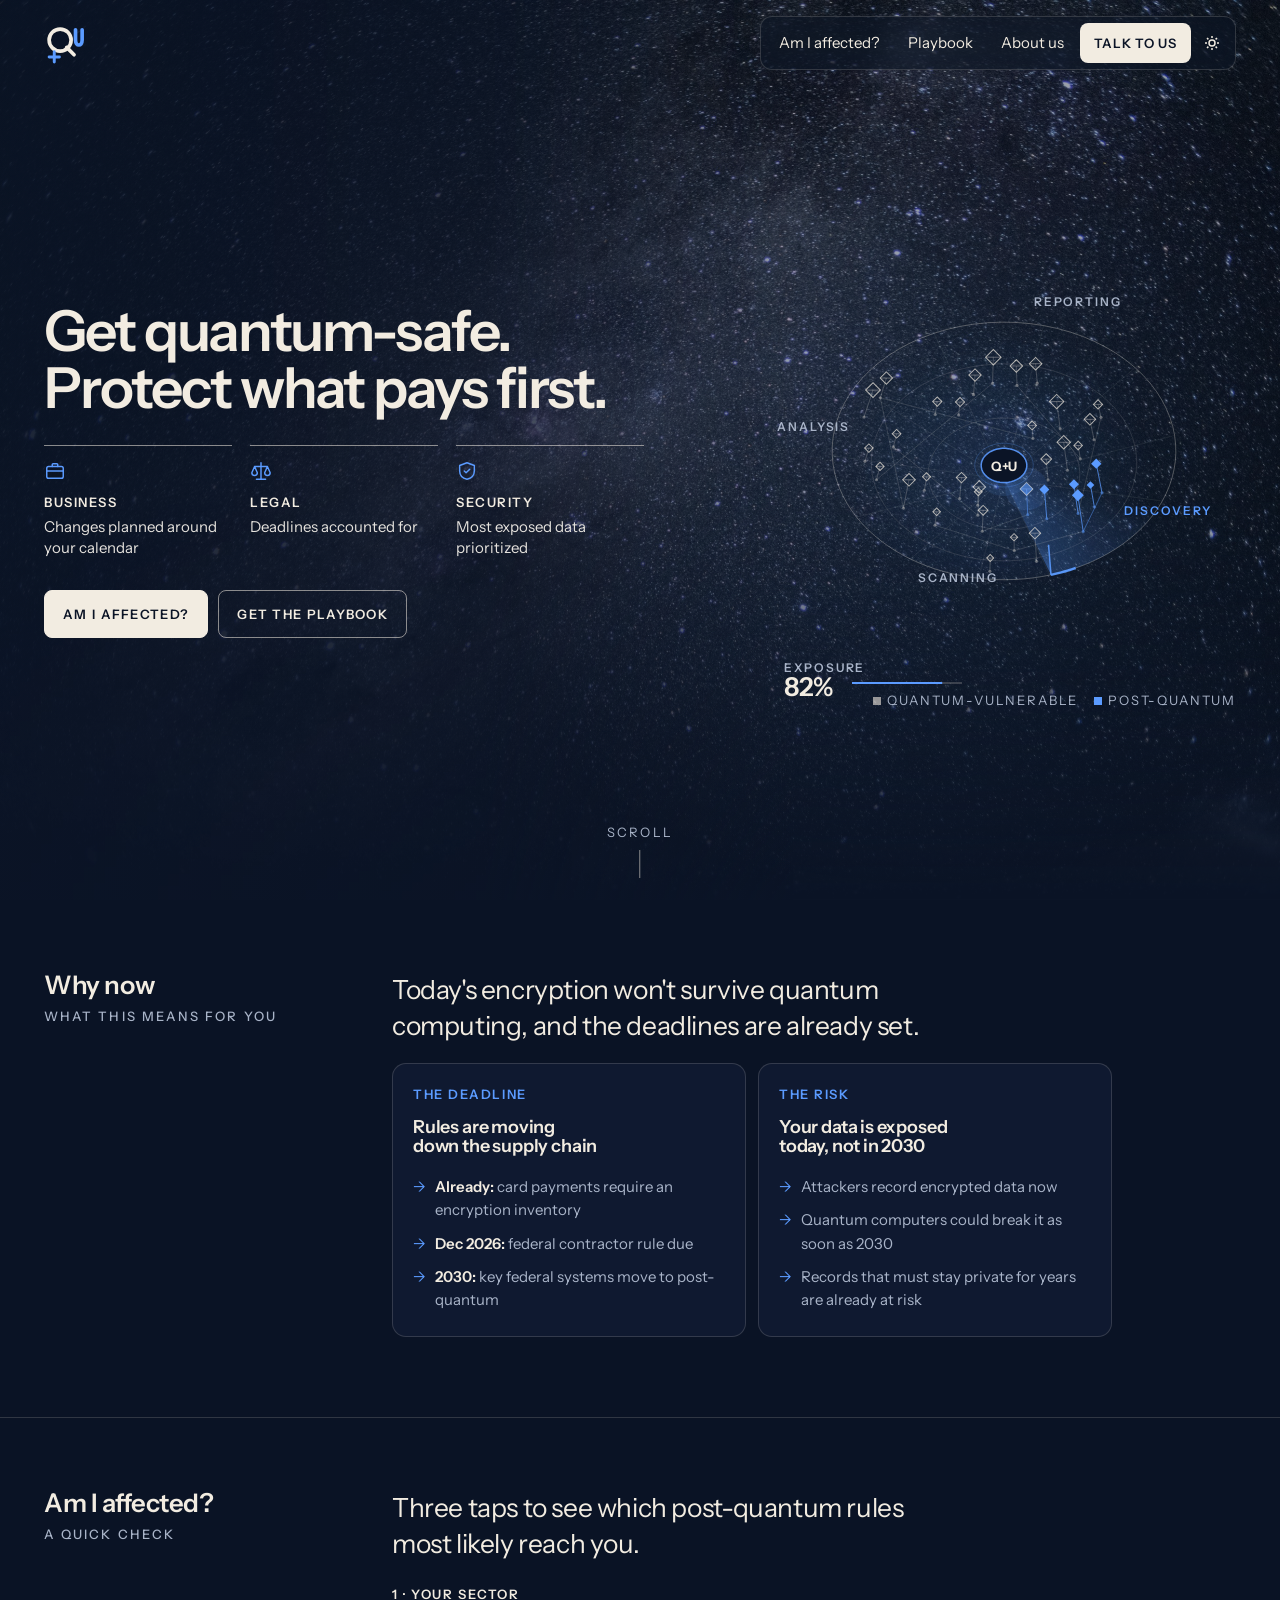
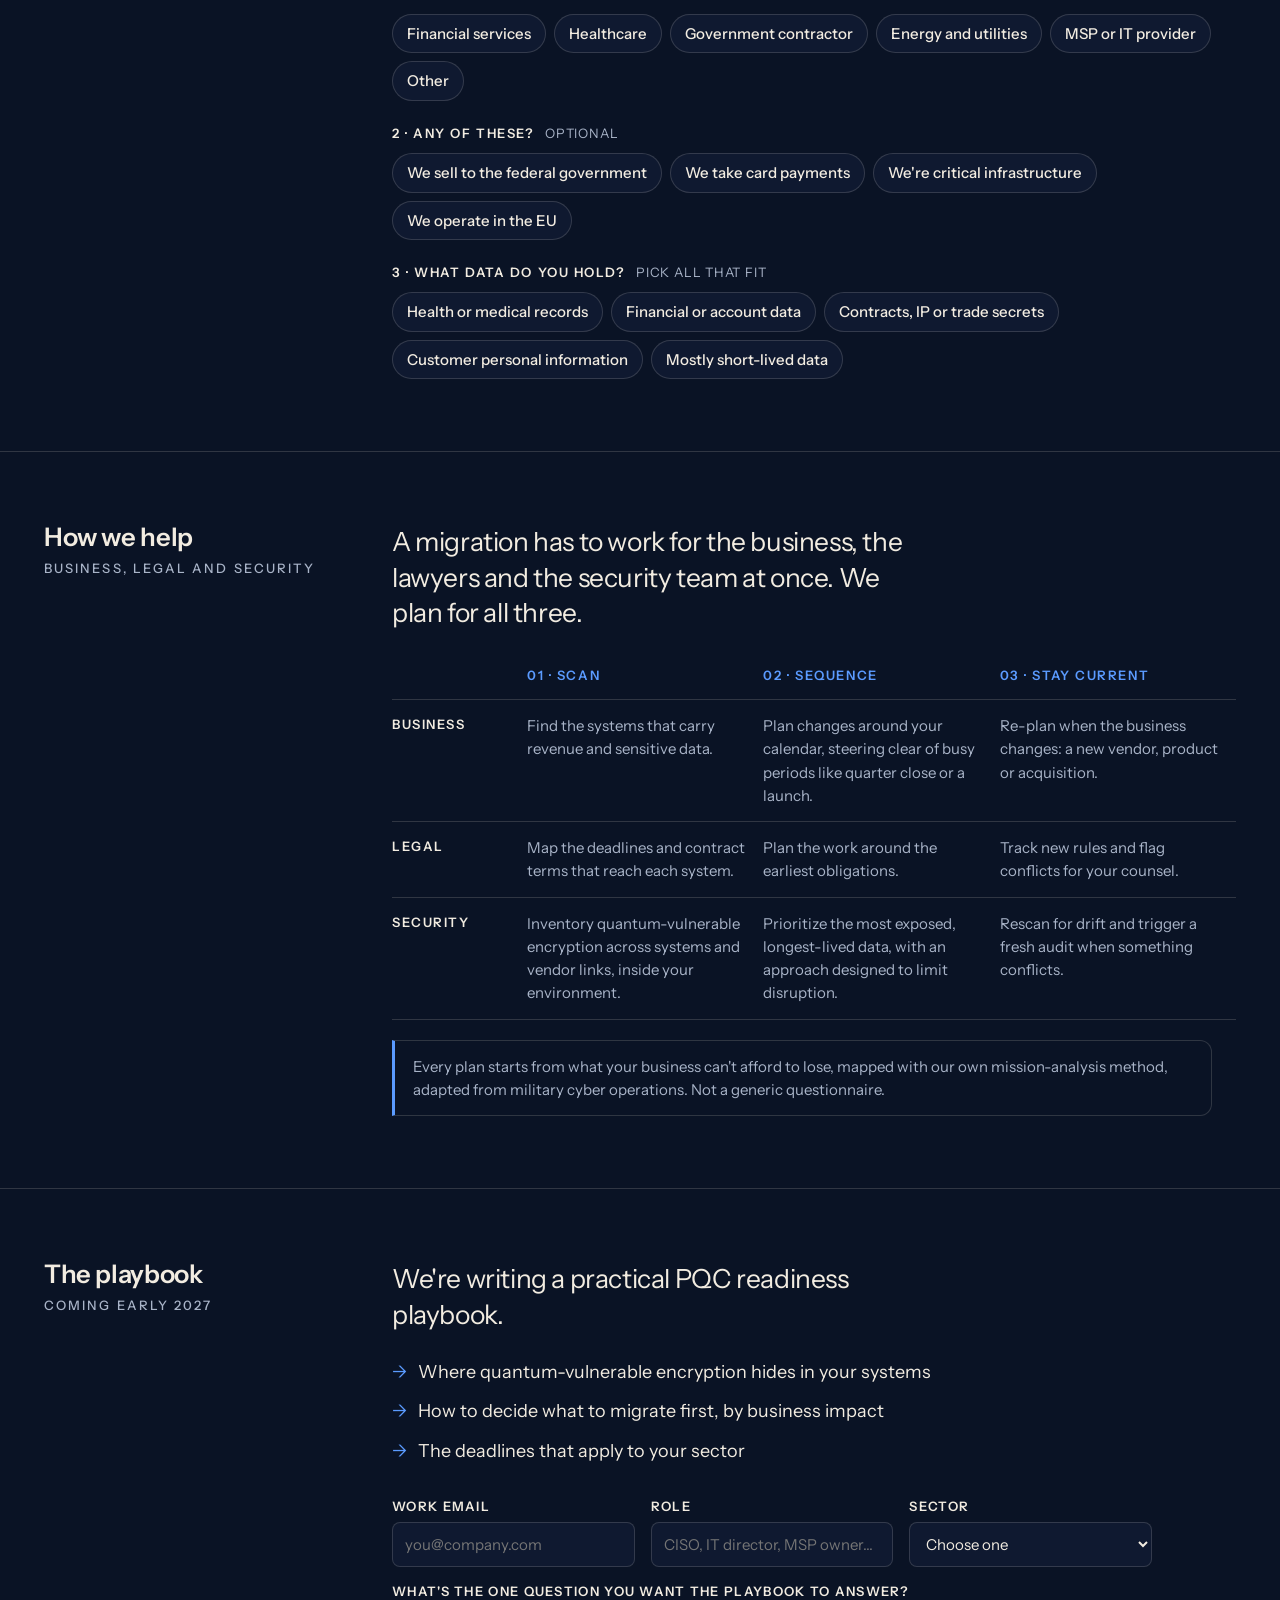
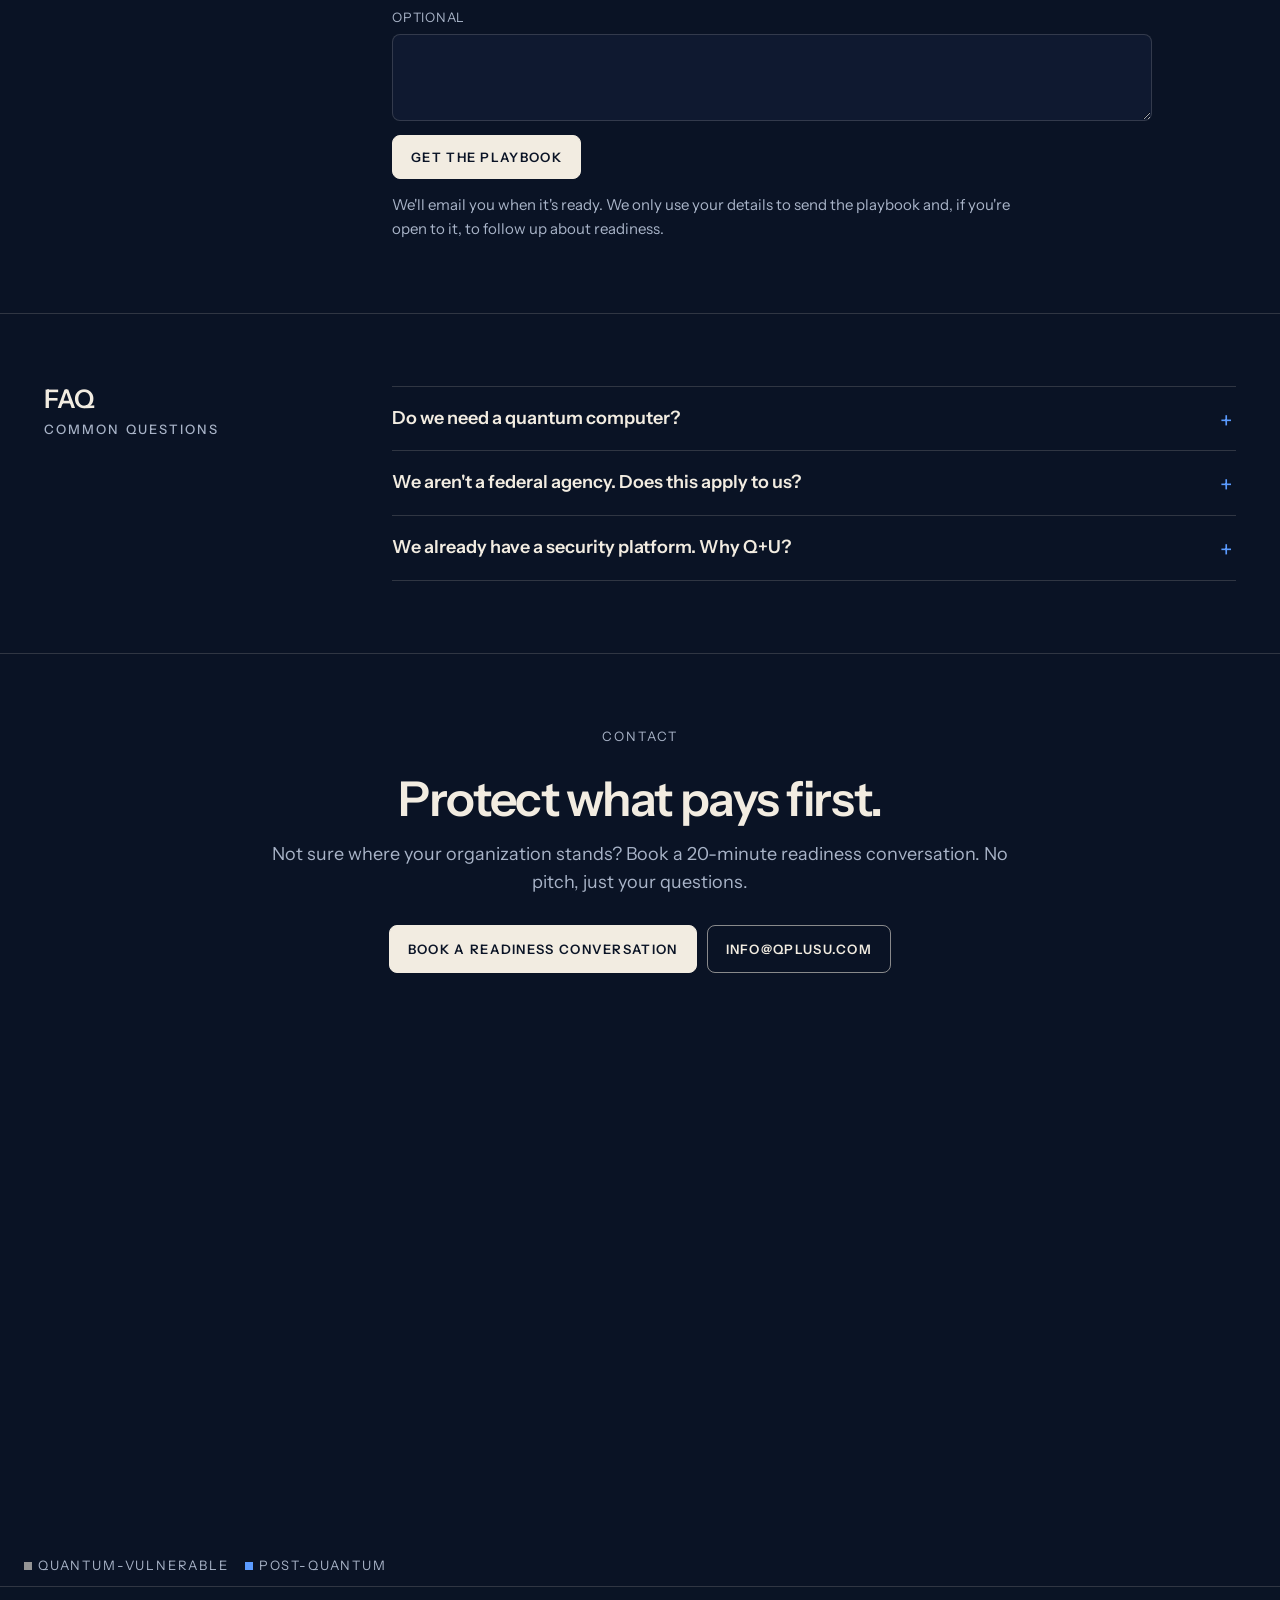
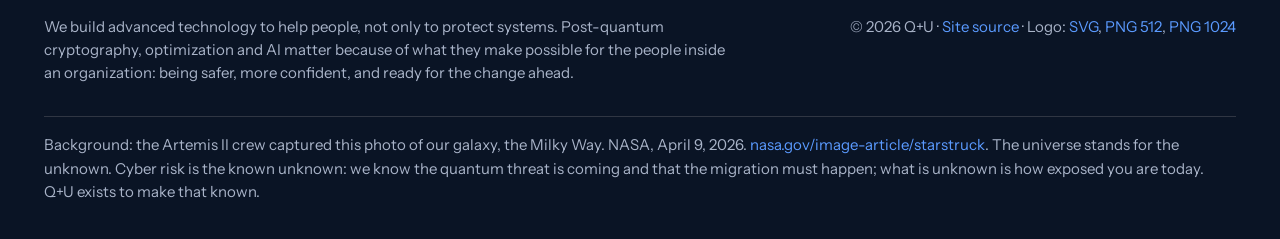
==== commit d5b0e91f: "Soften business and security wording in the hero and grid Co-Authored-By: Claude Opus 5.5 <noreply@a" ====
--- a/index.html
+++ b/index.html
@@ -50,9 +50,9 @@
         <div class="hero-inner">
           <h1>Get quantum-safe.<br>Protect what pays&nbsp;first.</h1>
           <ul class="areas" aria-label="What we cover">
-            <li><svg viewBox="0 0 24 24" aria-hidden="true"><rect x="3" y="7" width="18" height="13" rx="2"/><path d="M9 7V5a1 1 0 0 1 1-1h4a1 1 0 0 1 1 1v2M3 12h18"/></svg><b>Business</b><span>Changes timed around your calendar</span></li>
+            <li><svg viewBox="0 0 24 24" aria-hidden="true"><rect x="3" y="7" width="18" height="13" rx="2"/><path d="M9 7V5a1 1 0 0 1 1-1h4a1 1 0 0 1 1 1v2M3 12h18"/></svg><b>Business</b><span>Changes planned around your calendar</span></li>
             <li><svg viewBox="0 0 24 24" aria-hidden="true"><path d="M12 3v18M7 21h10M5 7h14M5 7l-3 7a3 3 0 0 0 6 0zM19 7l-3 7a3 3 0 0 0 6 0z"/></svg><b>Legal</b><span>Deadlines accounted for</span></li>
-            <li><svg viewBox="0 0 24 24" aria-hidden="true"><path d="M12 3l8 3v6c0 5-3.5 8-8 9-4.5-1-8-4-8-9V6z"/><path d="M9 12l2 2 4-4"/></svg><b>Security</b><span>Most exposed data protected first</span></li>
+            <li><svg viewBox="0 0 24 24" aria-hidden="true"><path d="M12 3l8 3v6c0 5-3.5 8-8 9-4.5-1-8-4-8-9V6z"/><path d="M9 12l2 2 4-4"/></svg><b>Security</b><span>Most exposed data prioritized</span></li>
           </ul>
           <div class="btns">
             <a class="btn solid" href="#check">Am I affected?</a>
@@ -149,7 +149,7 @@
             <tbody>
               <tr><th>Business</th>
                 <td data-label="Scan">Find the systems that carry revenue and sensitive data.</td>
-                <td data-label="Sequence">Time every change around your calendar, so nothing cuts over during quarter close or a launch.</td>
+                <td data-label="Sequence">Plan changes around your calendar, steering clear of busy periods like quarter close or a launch.</td>
                 <td data-label="Stay current">Re-plan when the business changes: a new vendor, product or acquisition.</td></tr>
               <tr><th>Legal</th>
                 <td data-label="Scan">Map the deadlines and contract terms that reach each system.</td>
@@ -157,7 +157,7 @@
                 <td data-label="Stay current">Track new rules and flag conflicts for your counsel.</td></tr>
               <tr><th>Security</th>
                 <td data-label="Scan">Inventory quantum-vulnerable encryption across systems and vendor links, inside your environment.</td>
-                <td data-label="Sequence">Protect the most exposed, longest-lived data first, with hybrid encryption so nothing breaks.</td>
+                <td data-label="Sequence">Prioritize the most exposed, longest-lived data, with an approach designed to limit disruption.</td>
                 <td data-label="Stay current">Rescan for drift and trigger a fresh audit when something conflicts.</td></tr>
             </tbody>
           </table>
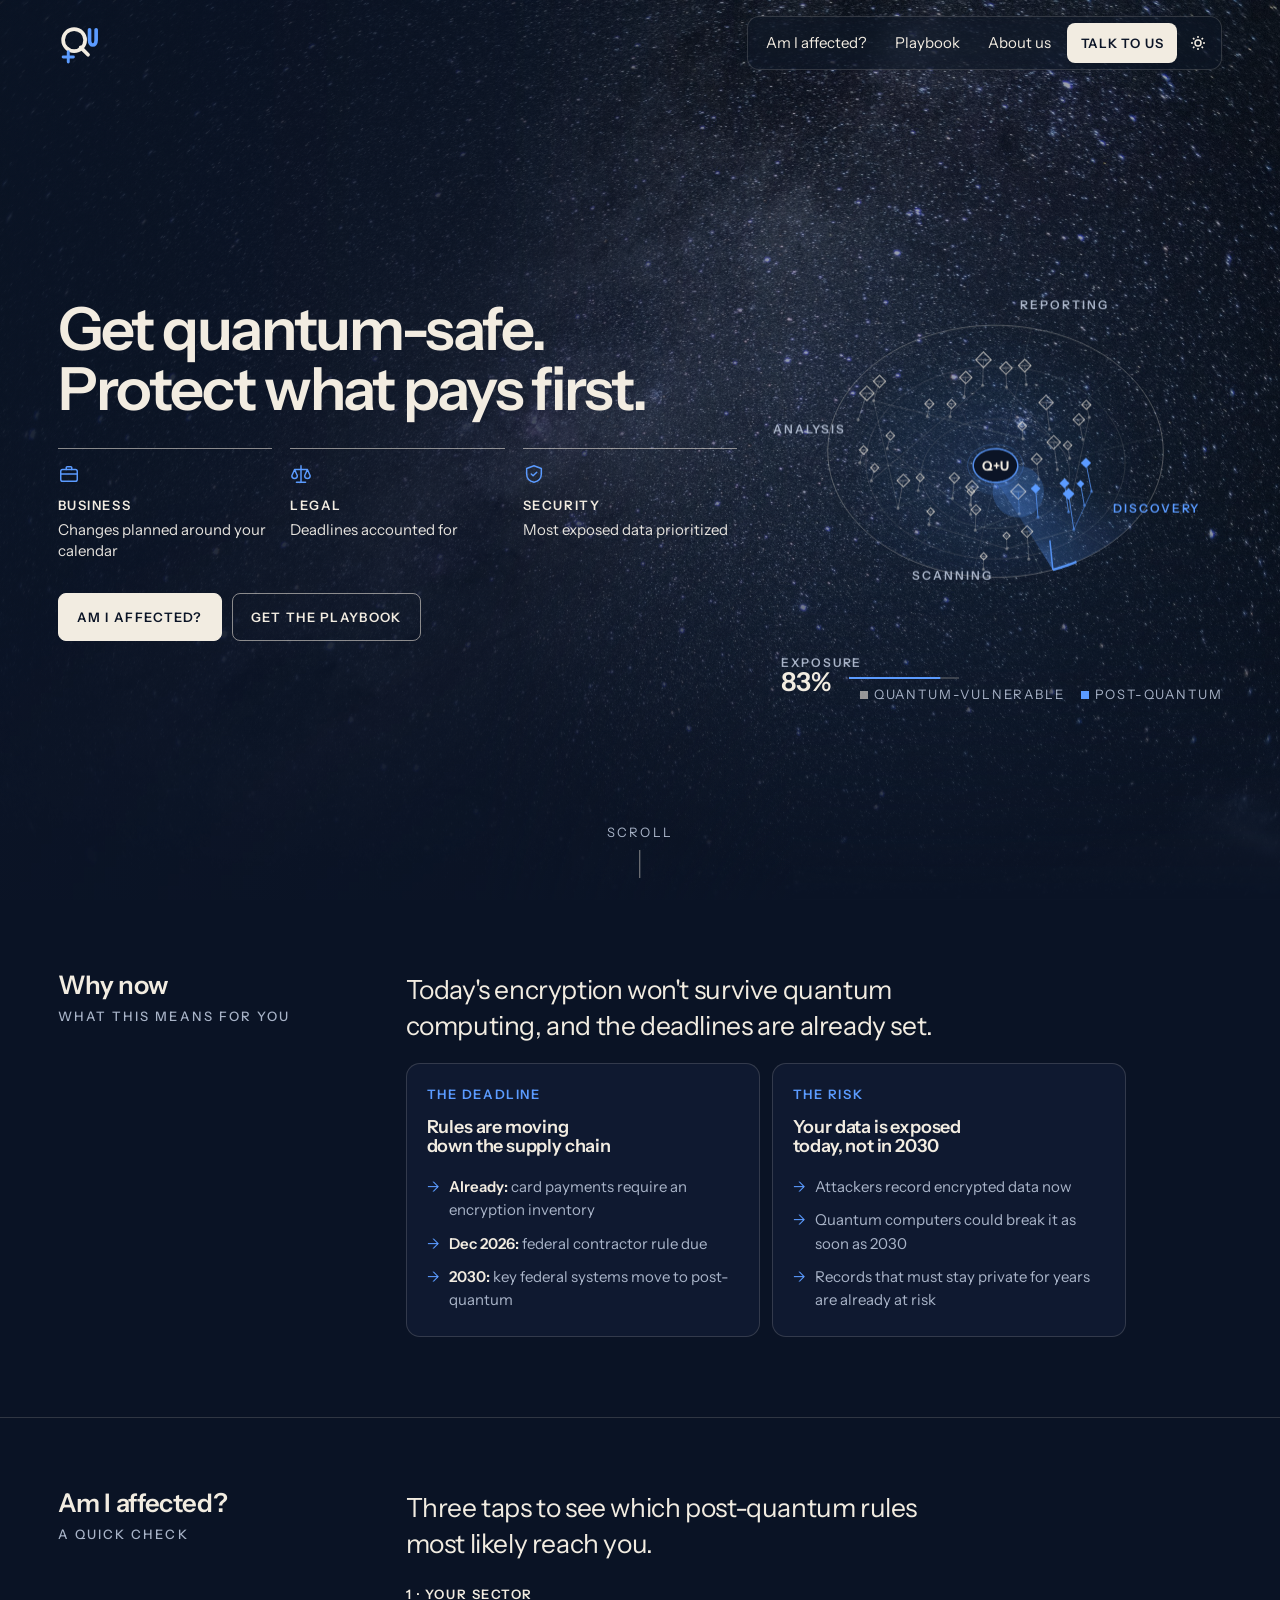
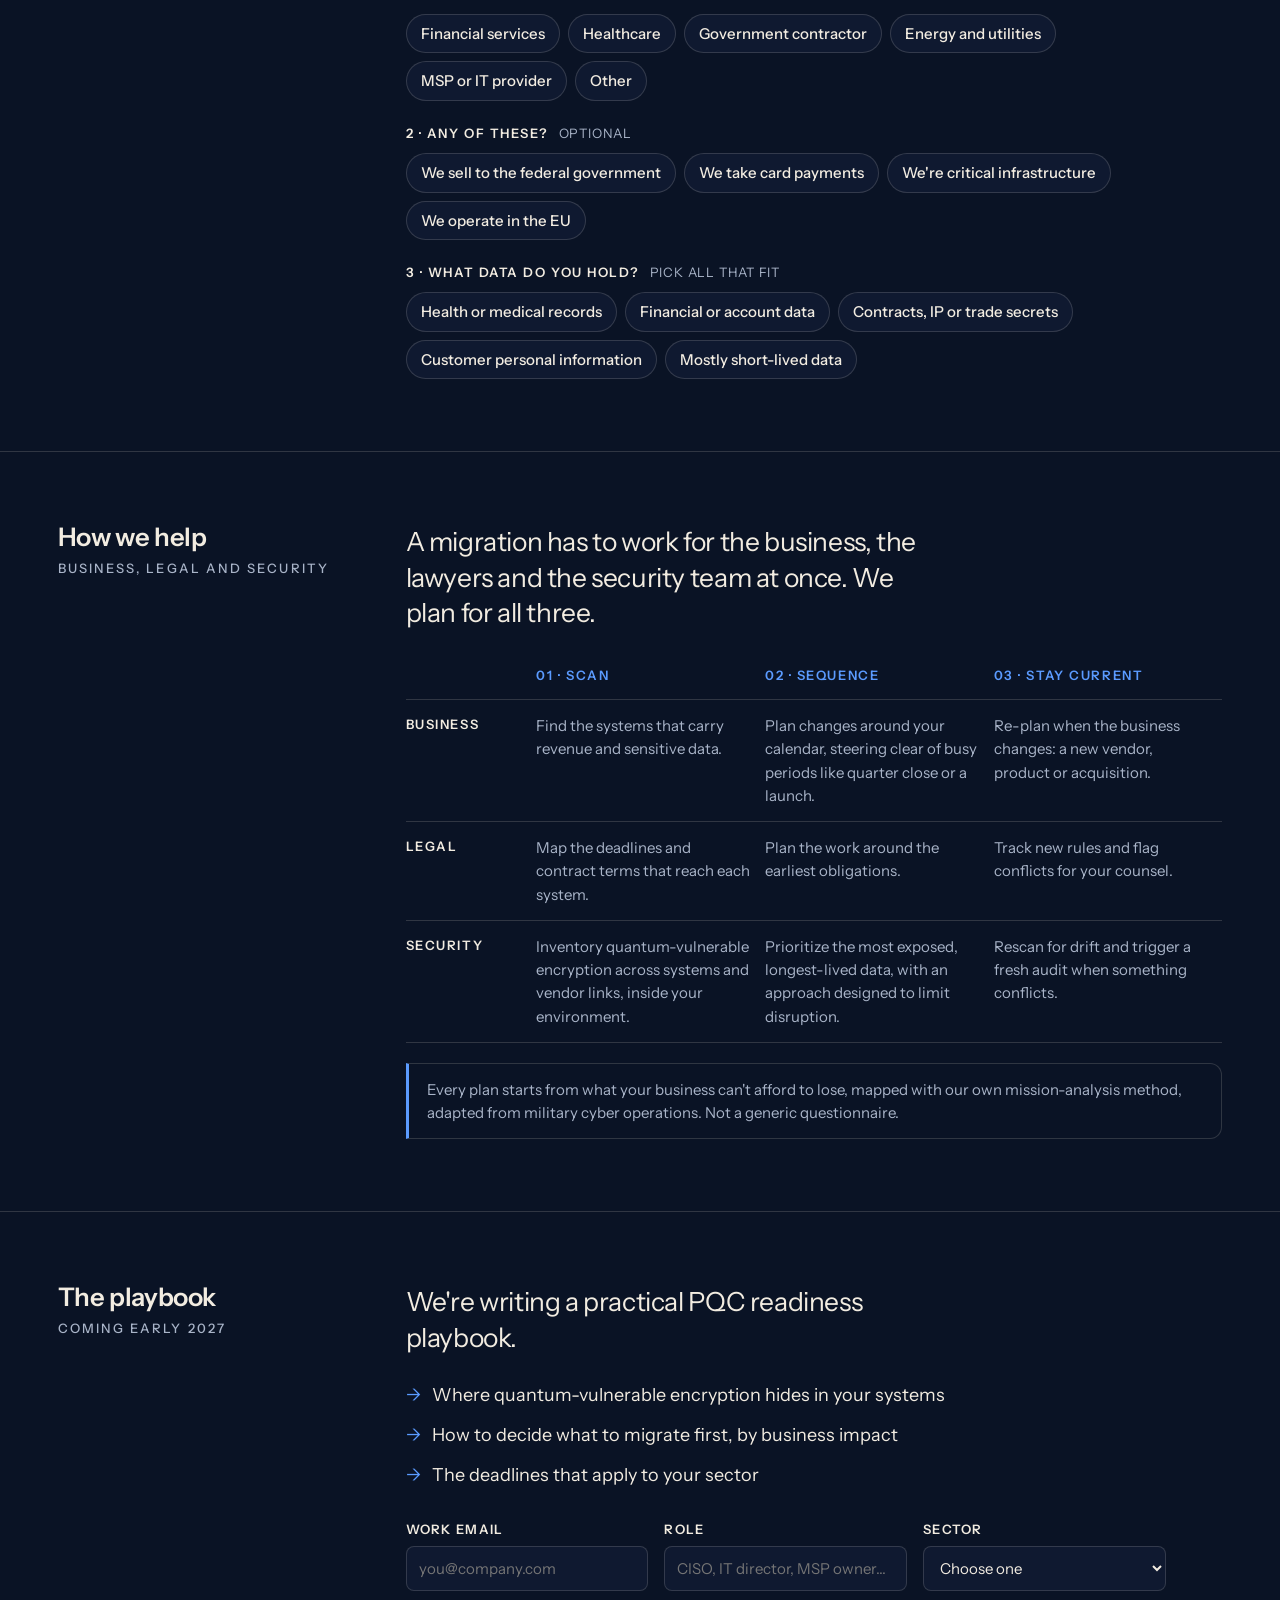
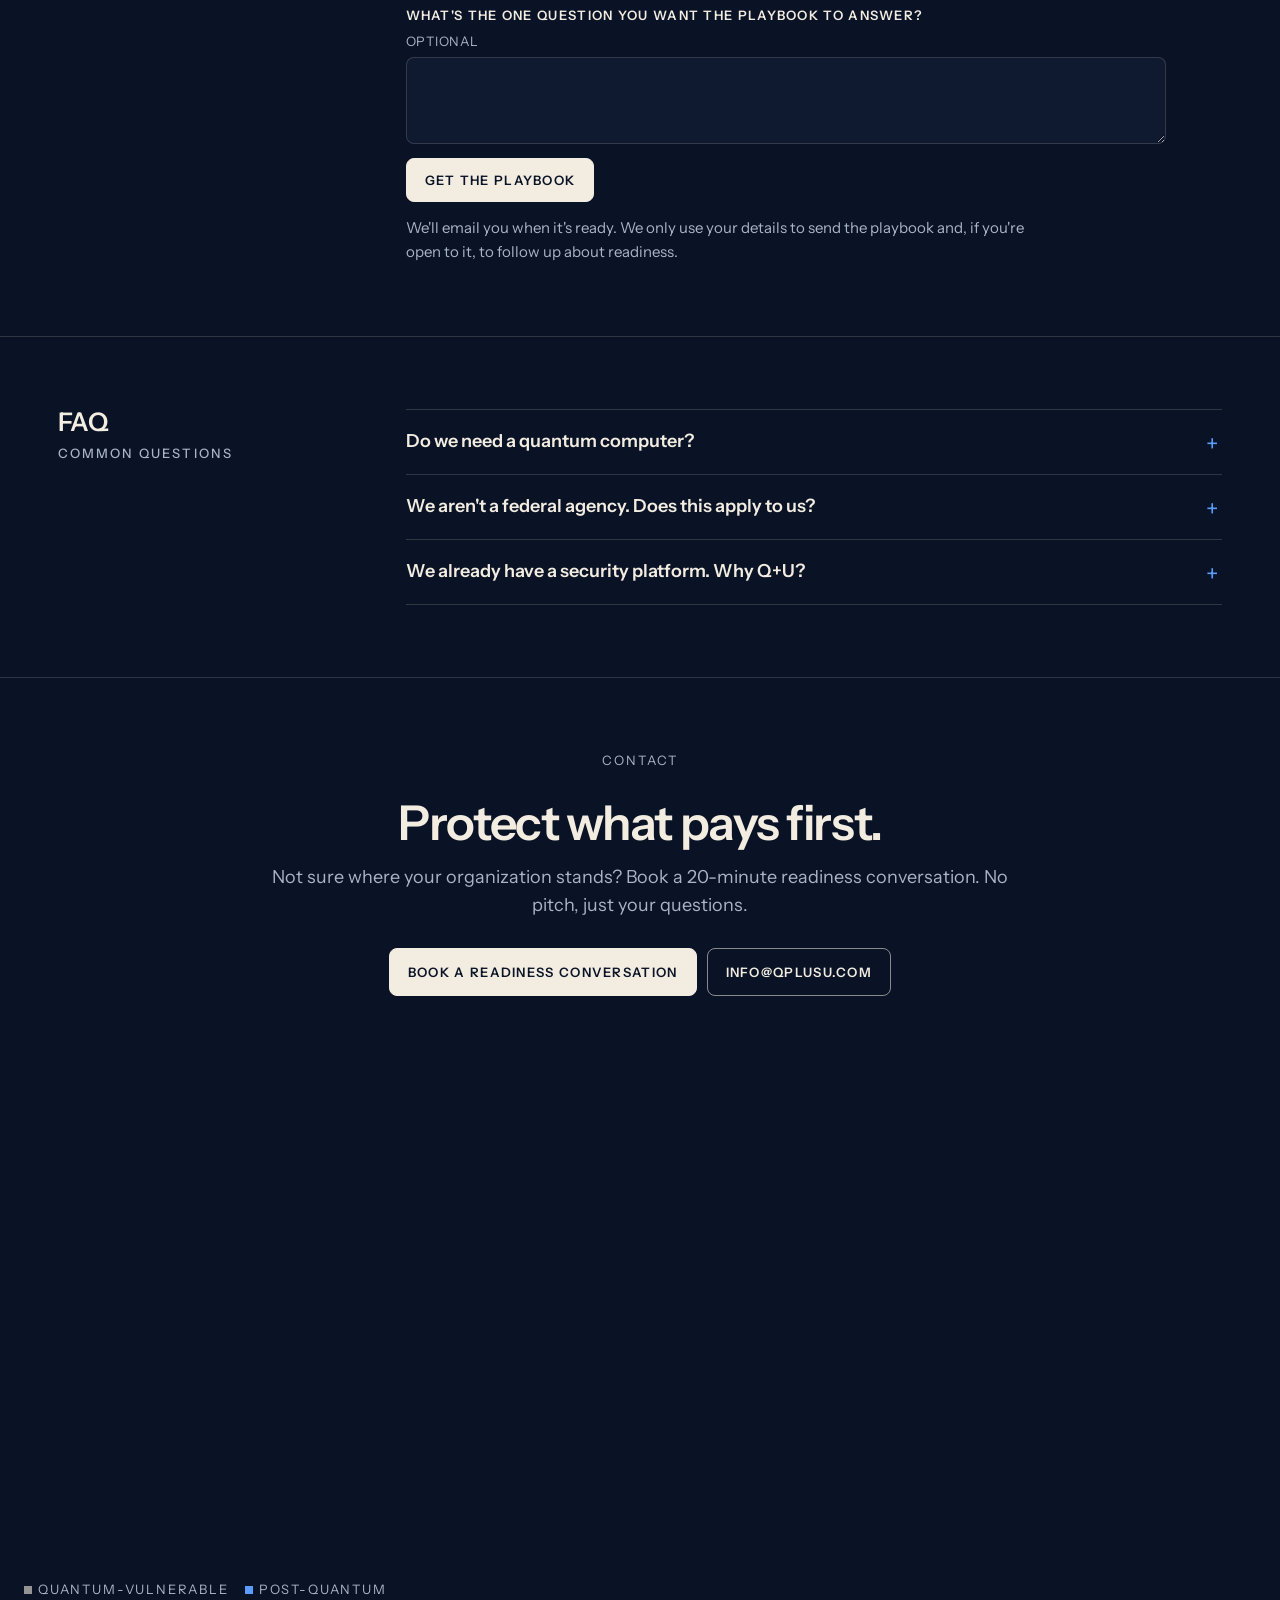
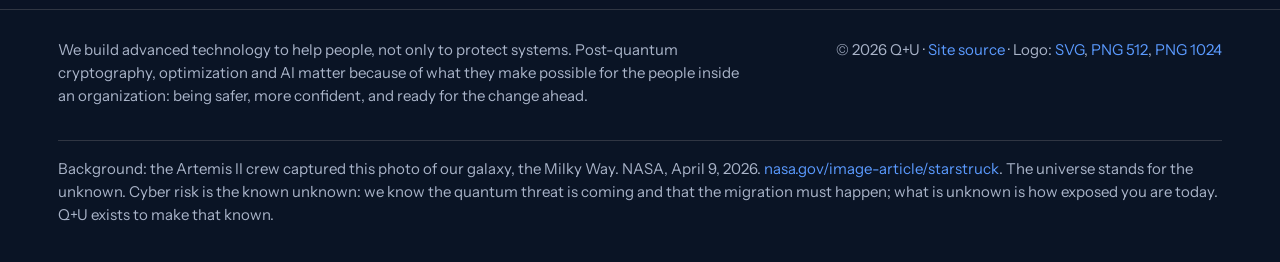
==== commit 6e5ca721: "Use more of wide screens: fluid margins, larger hero - Content max width 1680px with margins that sc" ====
--- a/index.html
+++ b/index.html
@@ -22,7 +22,7 @@
   <link rel="stylesheet" href="https://fonts.googleapis.com/css2?family=Instrument+Sans:ital,wght@0,400;0,500;0,600;0,700;1,400&display=swap">
   <meta name="theme-color" content="#0B1426">
   <link rel="icon" href="assets/logo-mark.svg" type="image/svg+xml">
-  <link rel="stylesheet" href="src/styles.css?v=20261103k">
+  <link rel="stylesheet" href="src/styles.css?v=20261103l">
 </head>
 <body>
   <a class="skip" href="#main">Skip to content</a>
--- a/src/styles.css
+++ b/src/styles.css
@@ -347,7 +347,7 @@
 ul.areas span { font-size: var(--fs-1); line-height: 1.4; color: color-mix(in srgb, var(--fg) 82%, var(--fg-soft)); }
 @media (max-width: 520px) { ul.areas { grid-template-columns: minmax(0, 1fr); gap: 12px; } ul.areas li { flex-direction: row; flex-wrap: wrap; align-items: baseline; column-gap: 10px; padding-top: 10px; } ul.areas svg { margin: 0; align-self: center; } ul.areas span { flex-basis: 100%; } }
 /* scaling audit */
-.topbar { padding: 16px max(24px, calc((100vw - 1240px) / 2 + 24px)); }
+
 .brand svg { width: 44px; height: 44px; }
 @media (min-width: 901px) { .hero-grid { grid-template-columns: minmax(0, 3fr) minmax(0, 2fr); } }
 .hero h1 { max-width: none; font-size: clamp(2.3rem, 0.9rem + 3.3vw, 4rem); line-height: 1.02; letter-spacing: -0.035em; }
@@ -363,3 +363,15 @@
   .hero .btns .btn { text-align: center; }
 }
 @media (max-width: 520px) { ul.areas { gap: 0; } ul.areas li { padding: 10px 0; } }
+/* wide screens: smaller fixed margins, content and hero scale up */
+@media (min-width: 901px) {
+  :root { --gutter: clamp(24px, 4.5vw, 72px); --maxw: 1680px; }
+  .wrap { max-width: var(--maxw); padding-inline: var(--gutter); }
+  .topbar { padding: 16px max(var(--gutter), calc((100vw - var(--maxw)) / 2 + var(--gutter))); }
+  .hero { min-height: min(100svh, 980px); padding-block: 100px 60px; }
+  .hero h1 { font-size: clamp(2.4rem, 0.6rem + 3.9vw, 5rem); }
+  ul.areas { max-width: 680px; }
+  .hero-fig { max-width: 680px; }
+}
+@media (min-width: 901px) and (max-width: 1199px) { .hero-grid { grid-template-columns: minmax(0, 1fr) minmax(0, 1fr); } }
+.hero-fig .ring-key span { white-space: nowrap; }
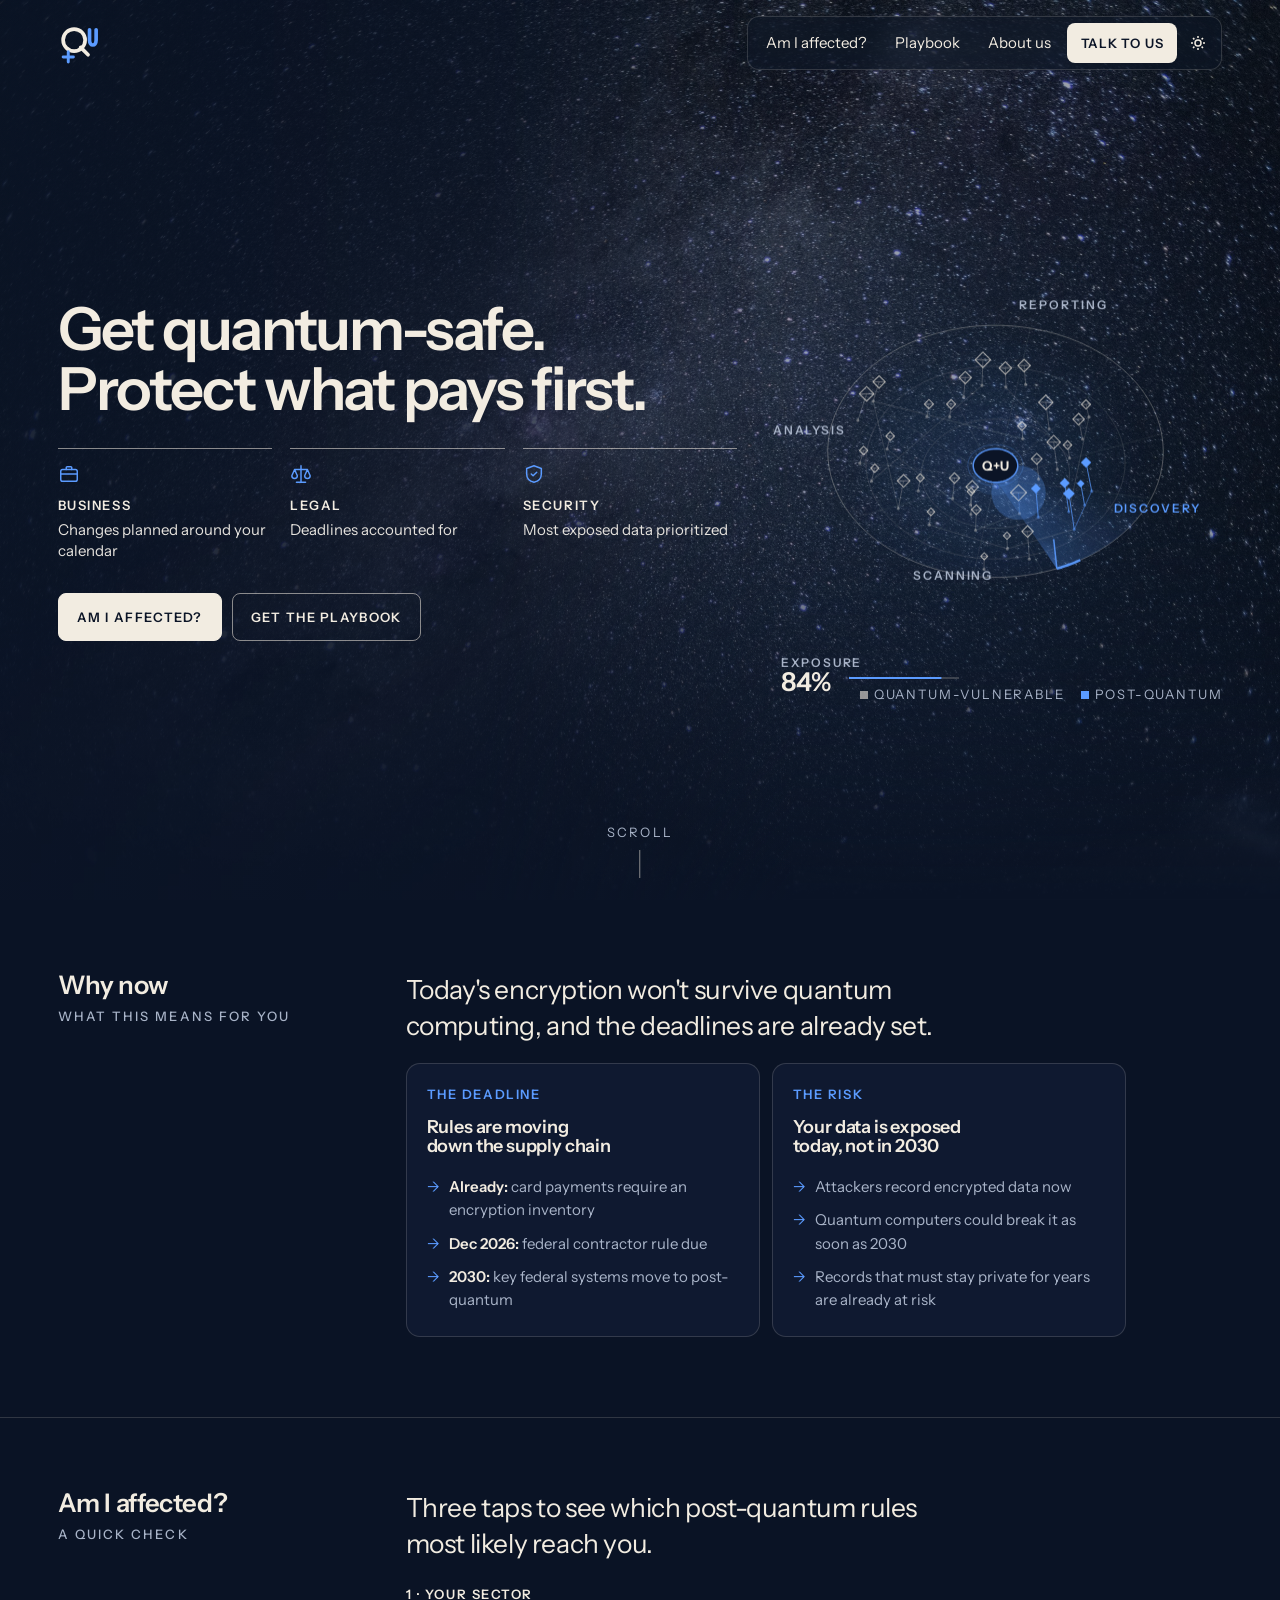
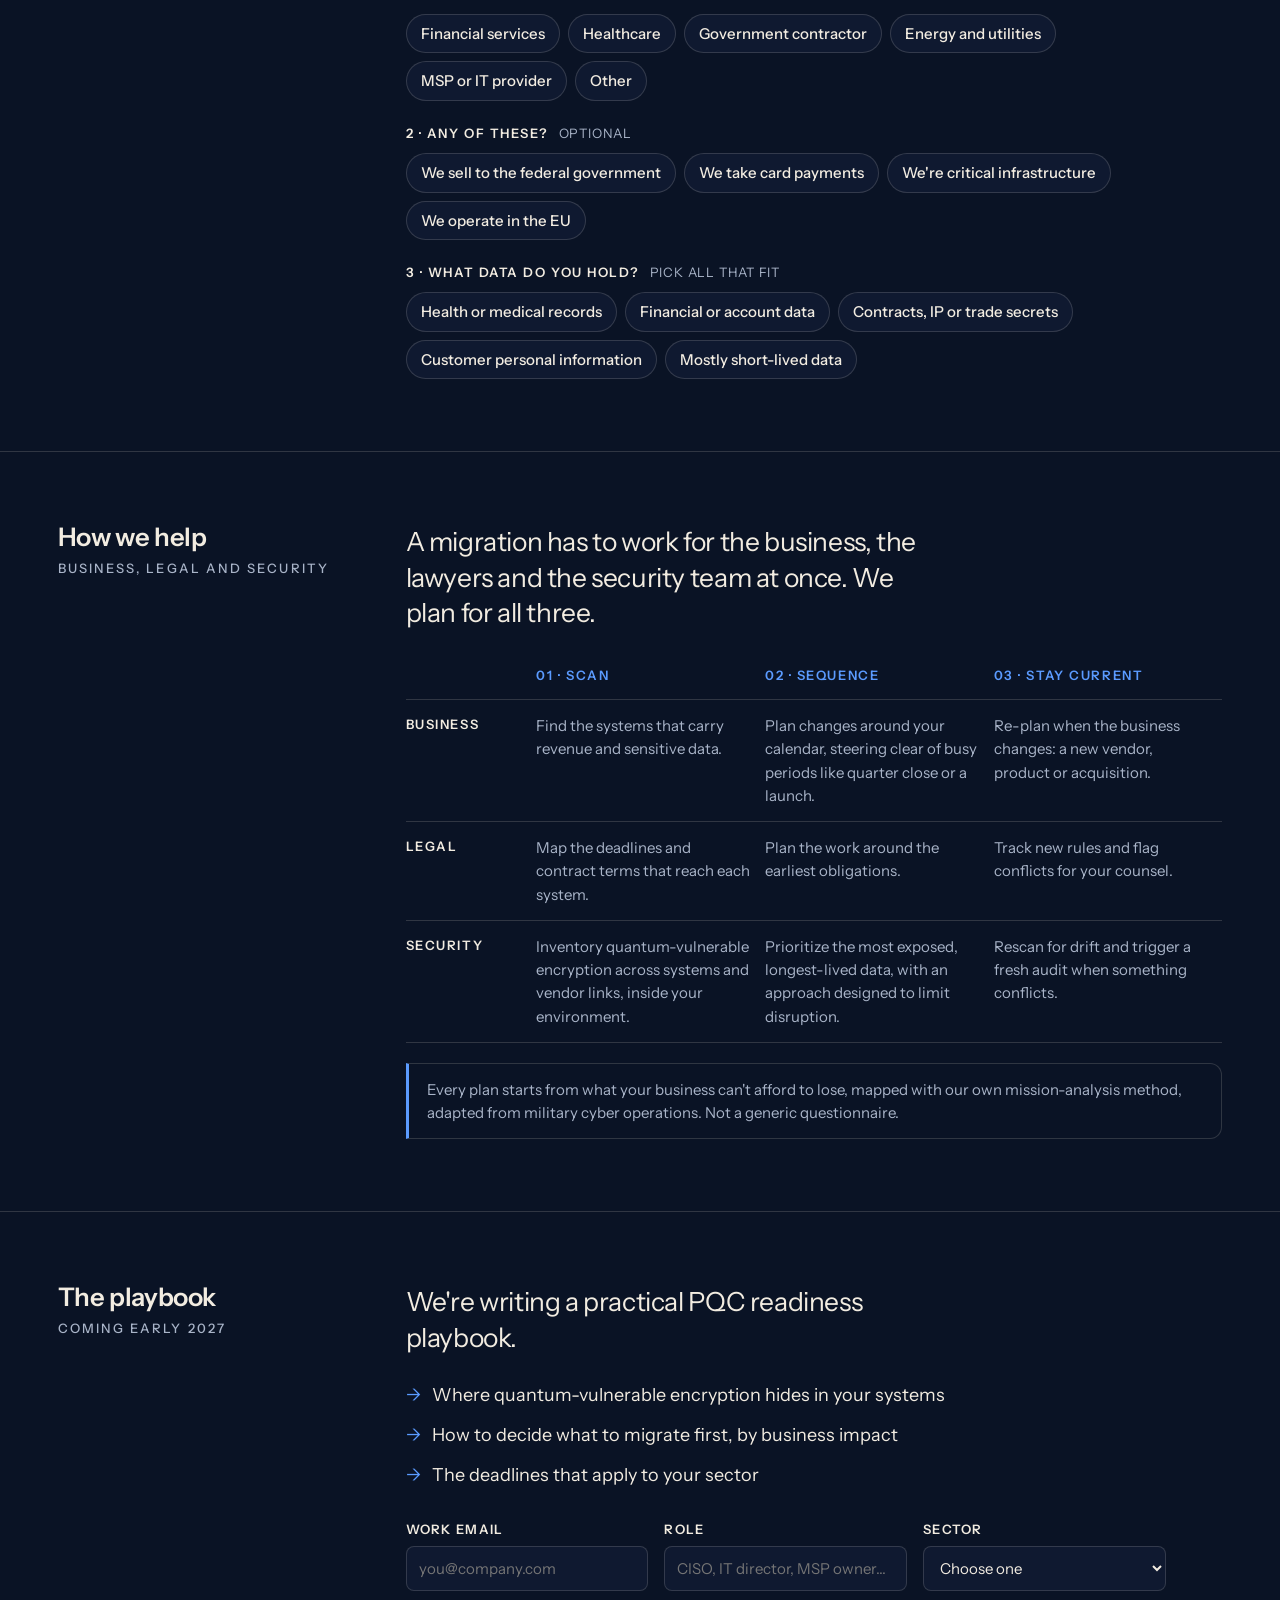
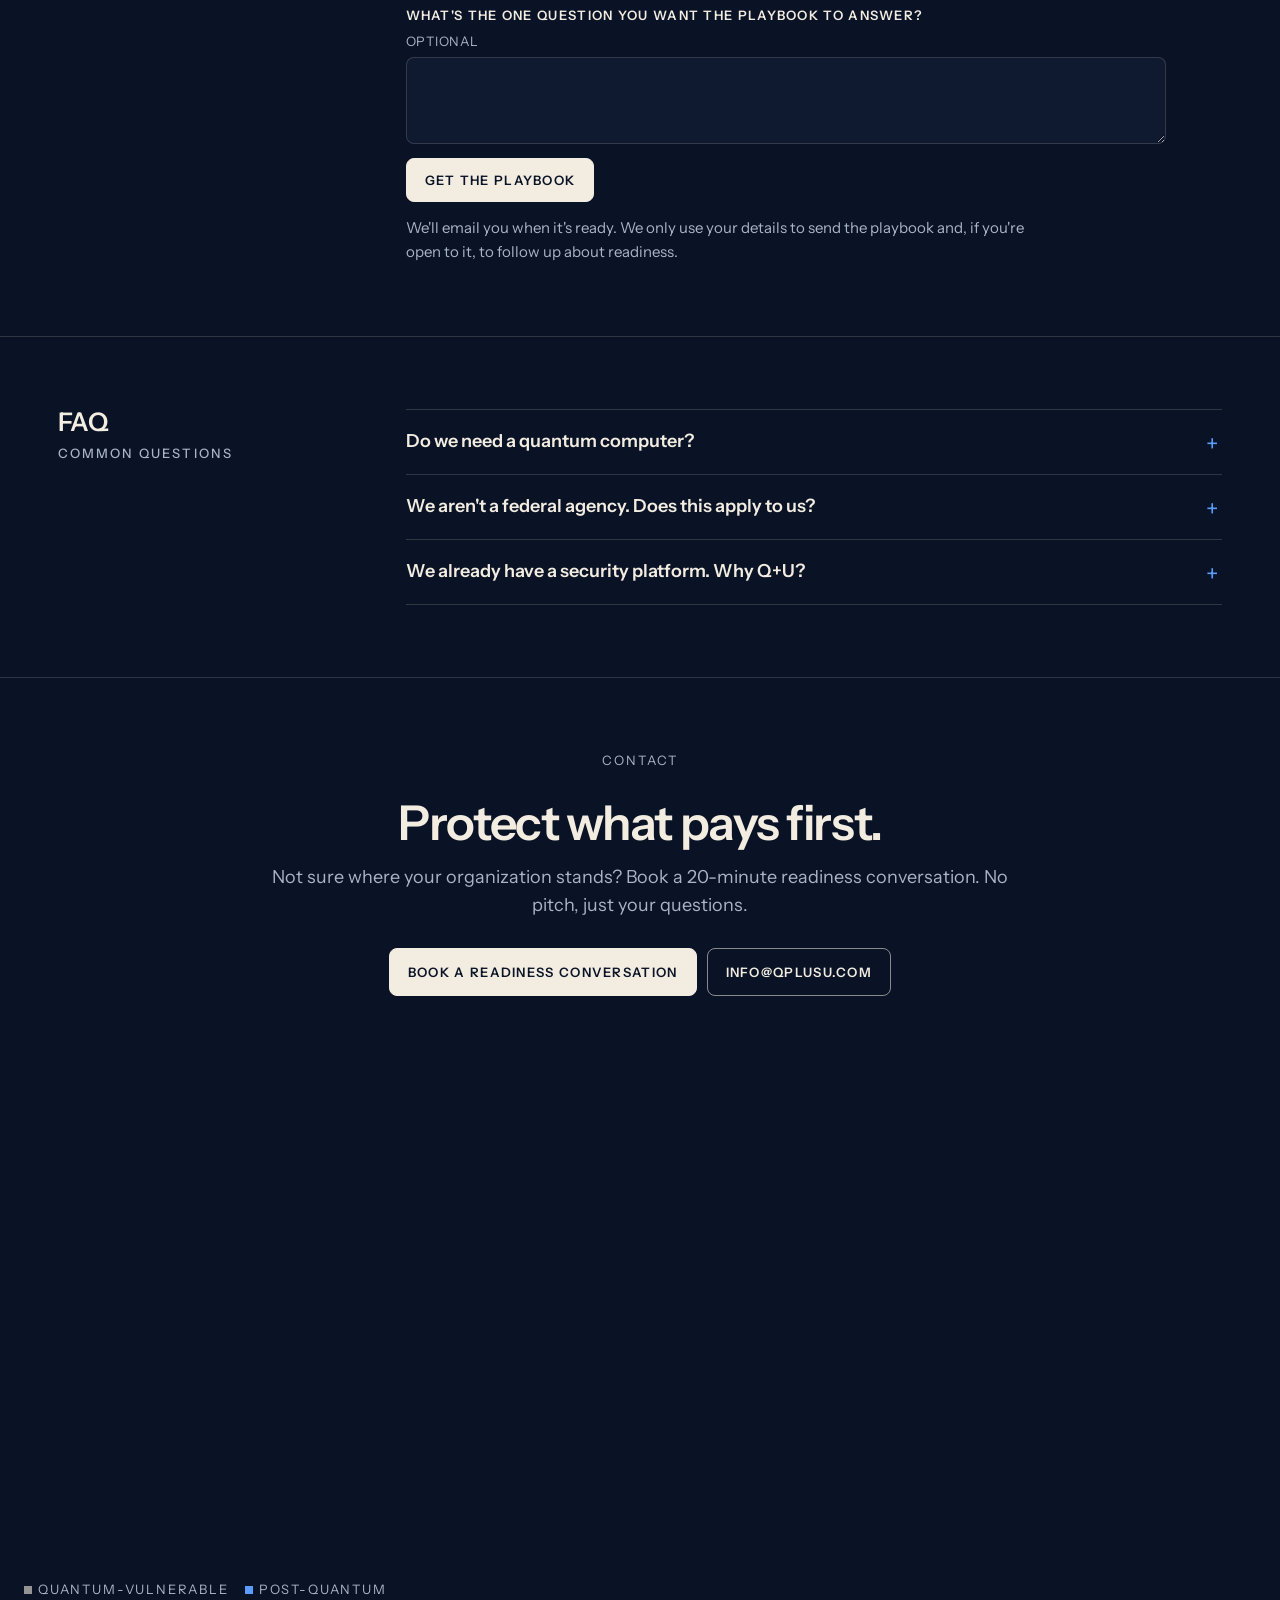
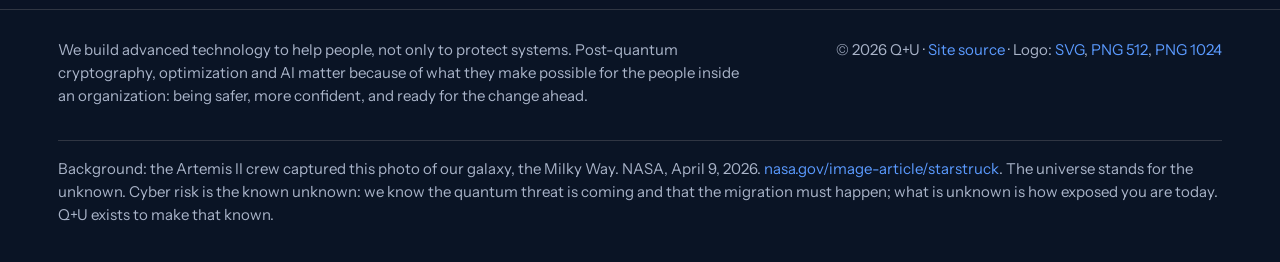
==== commit 4aa7740d: "Fix 'Not secure' warning: drop mailto form action Chrome flags a page as Not Secure when a form targ" ====
--- a/index.html
+++ b/index.html
@@ -176,7 +176,7 @@
             <li>How to decide what to migrate first, by business impact</li>
             <li>The deadlines that apply to your sector</li>
           </ul>
-          <form class="signup" id="signup" action="mailto:info@qplusu.com" method="post">
+          <form class="signup" id="signup">
             <label>Work email<input type="email" name="email" required autocomplete="email" placeholder="you@company.com"></label>
             <label>Role<input type="text" name="role" autocomplete="organization-title" placeholder="CISO, IT director, MSP owner…"></label>
             <label>Sector
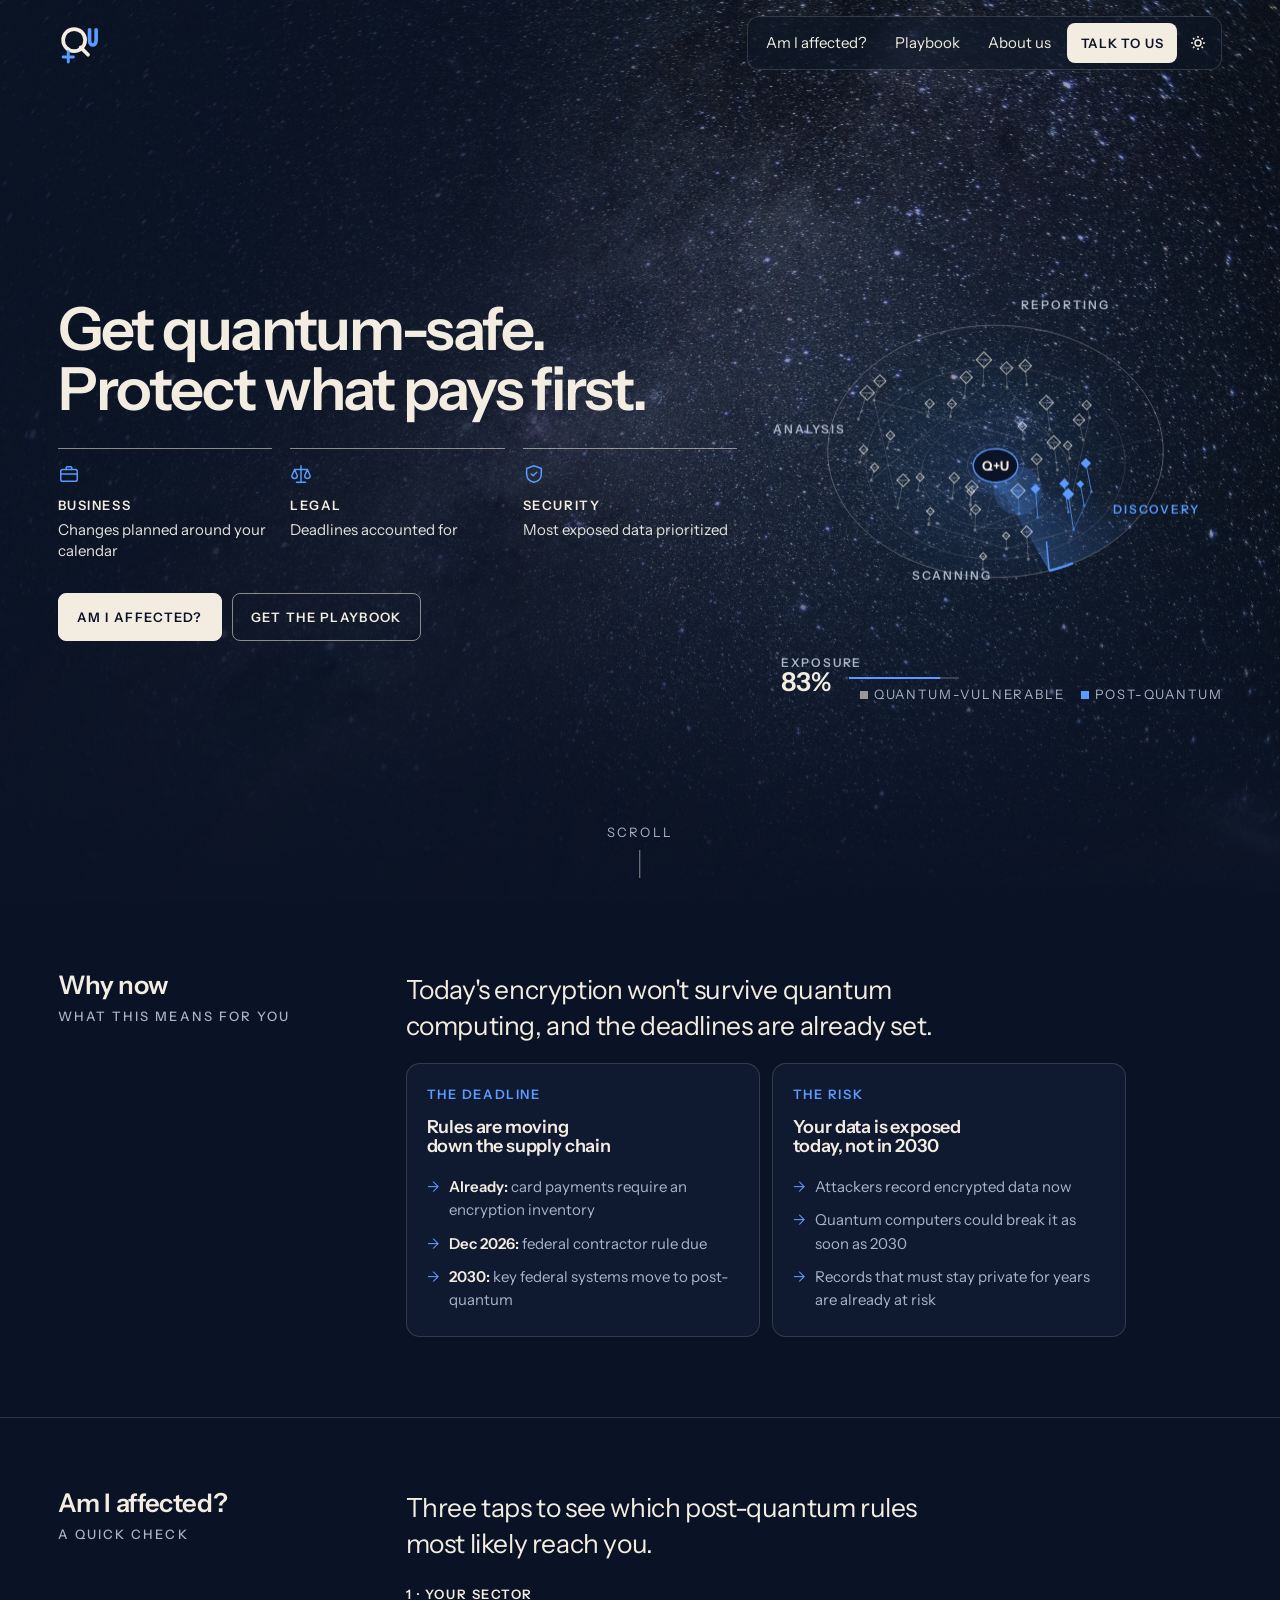
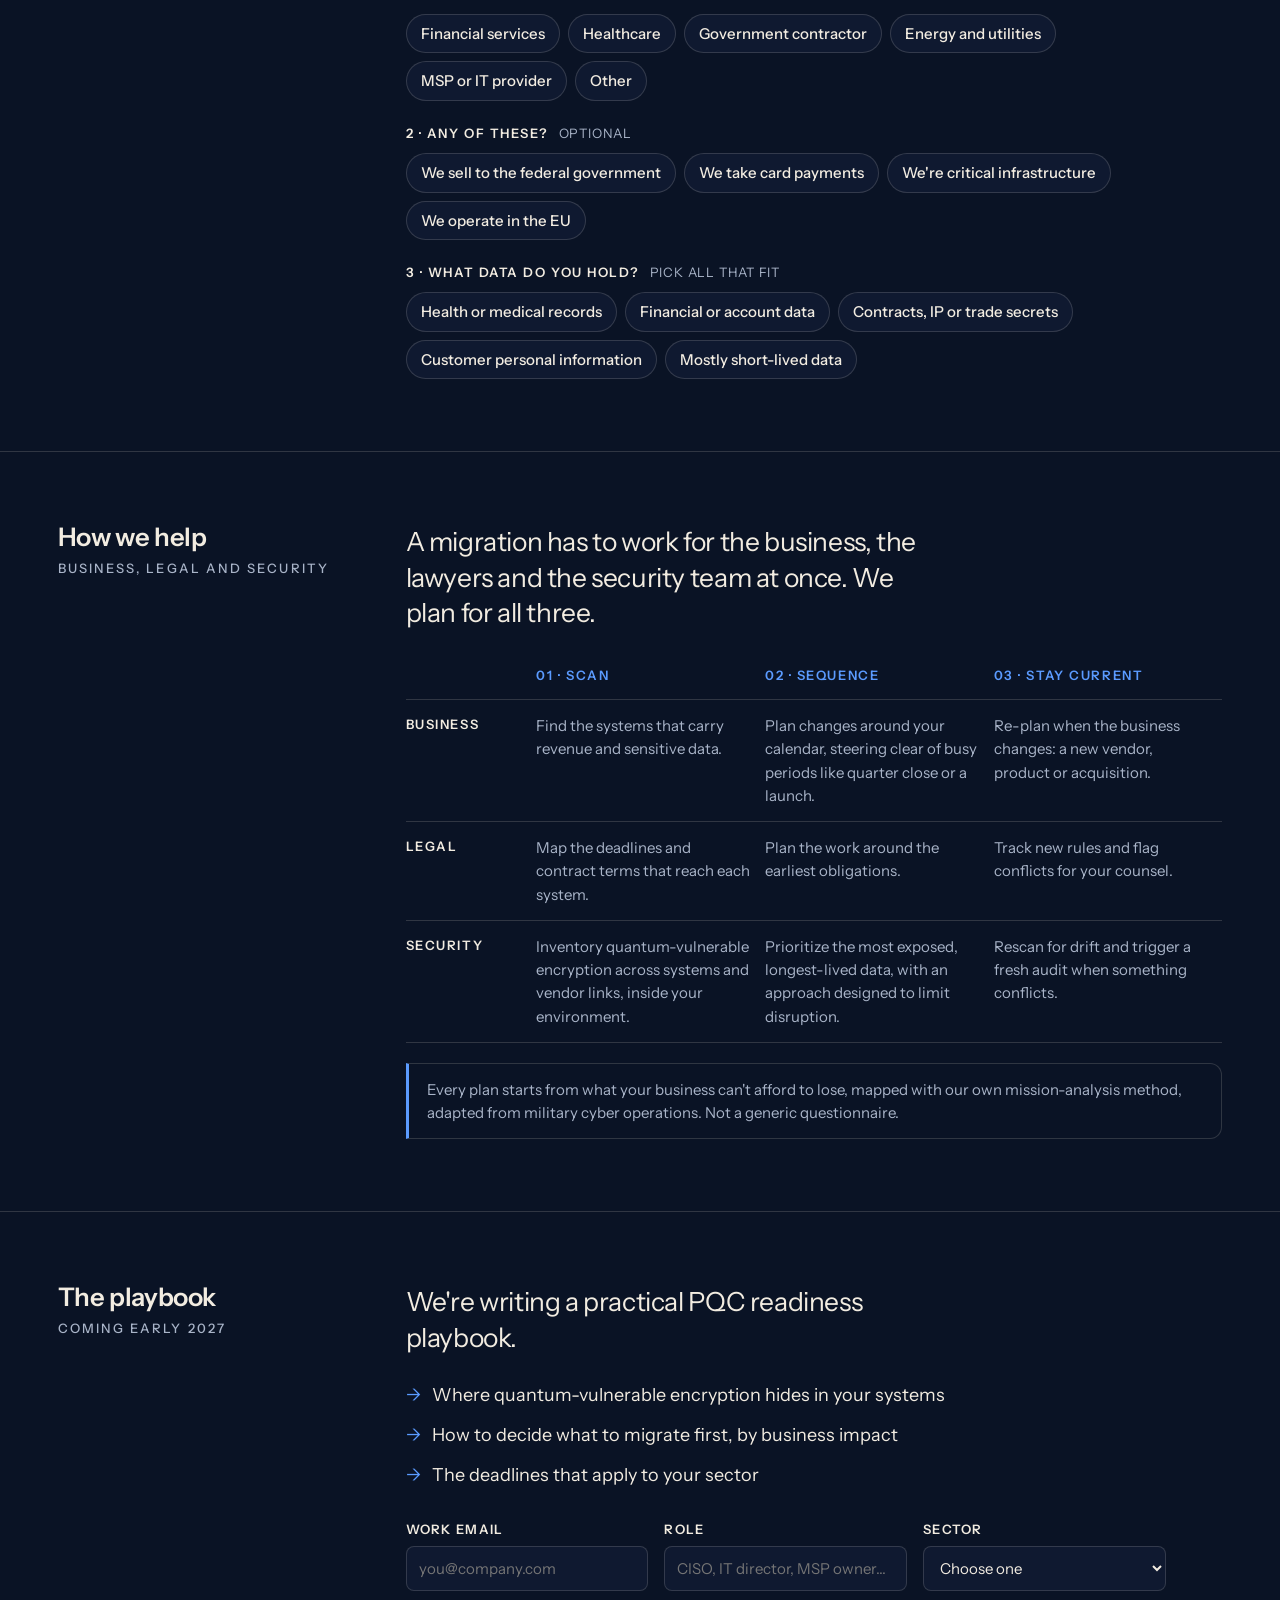
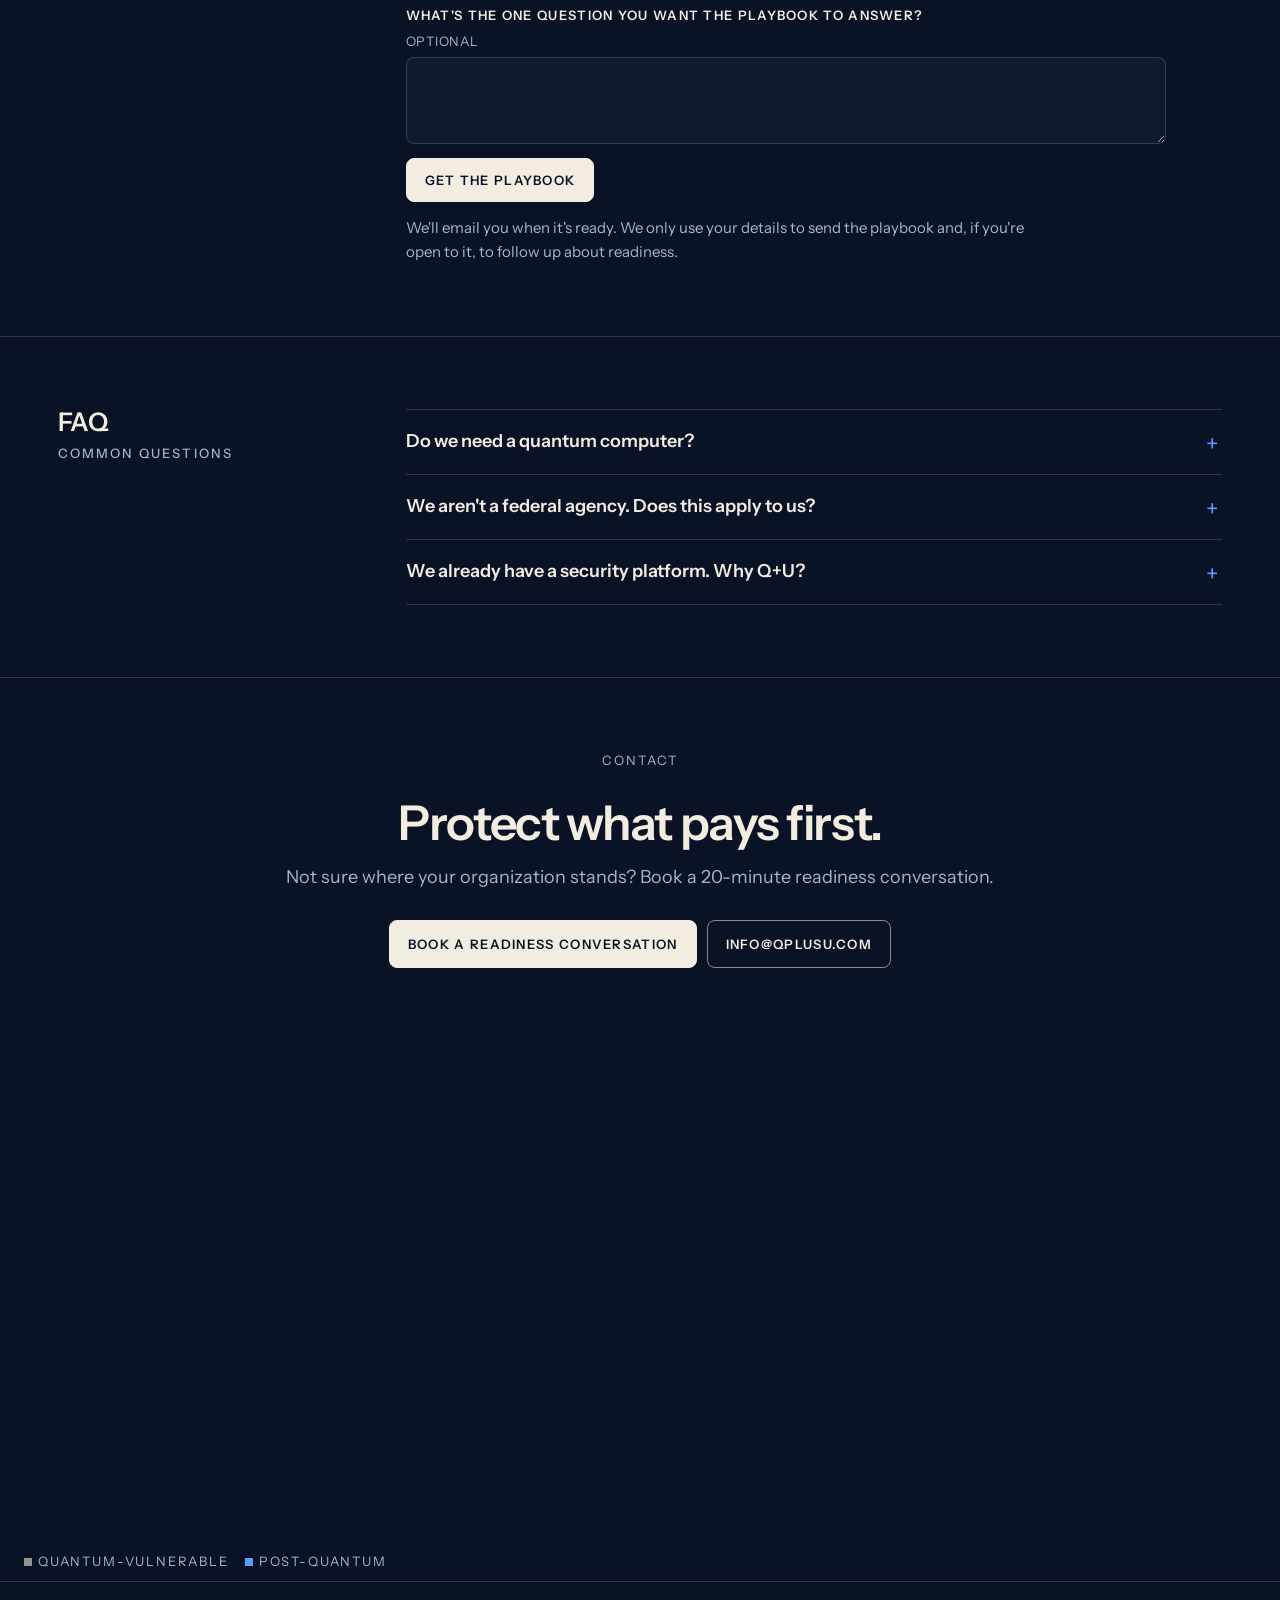
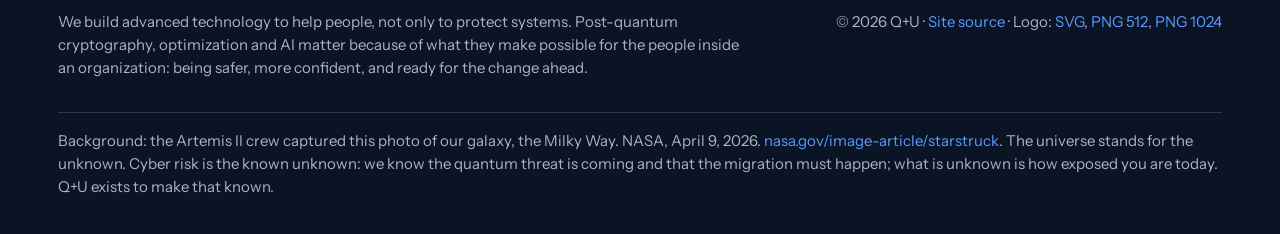
==== commit 01ec1735: "Remove 'No pitch, just your questions' from contact Co-Authored-By: Claude Opus 5.5 <noreply@anthrop" ====
--- a/index.html
+++ b/index.html
@@ -212,7 +212,7 @@
       <div class="wrap contact-inner reveal">
         <p class="eyebrow">Contact</p>
         <h2>Protect what pays first.</h2>
-        <p>Not sure where your organization stands? Book a 20-minute readiness conversation. No pitch, just your questions.</p>
+        <p>Not sure where your organization stands? Book a 20-minute readiness conversation.</p>
         <div class="btns">
           <a class="btn solid" href="mailto:info@qplusu.com?subject=Readiness%20conversation">Book a readiness conversation</a>
           <a class="btn" href="mailto:info@qplusu.com">info@qplusu.com</a>
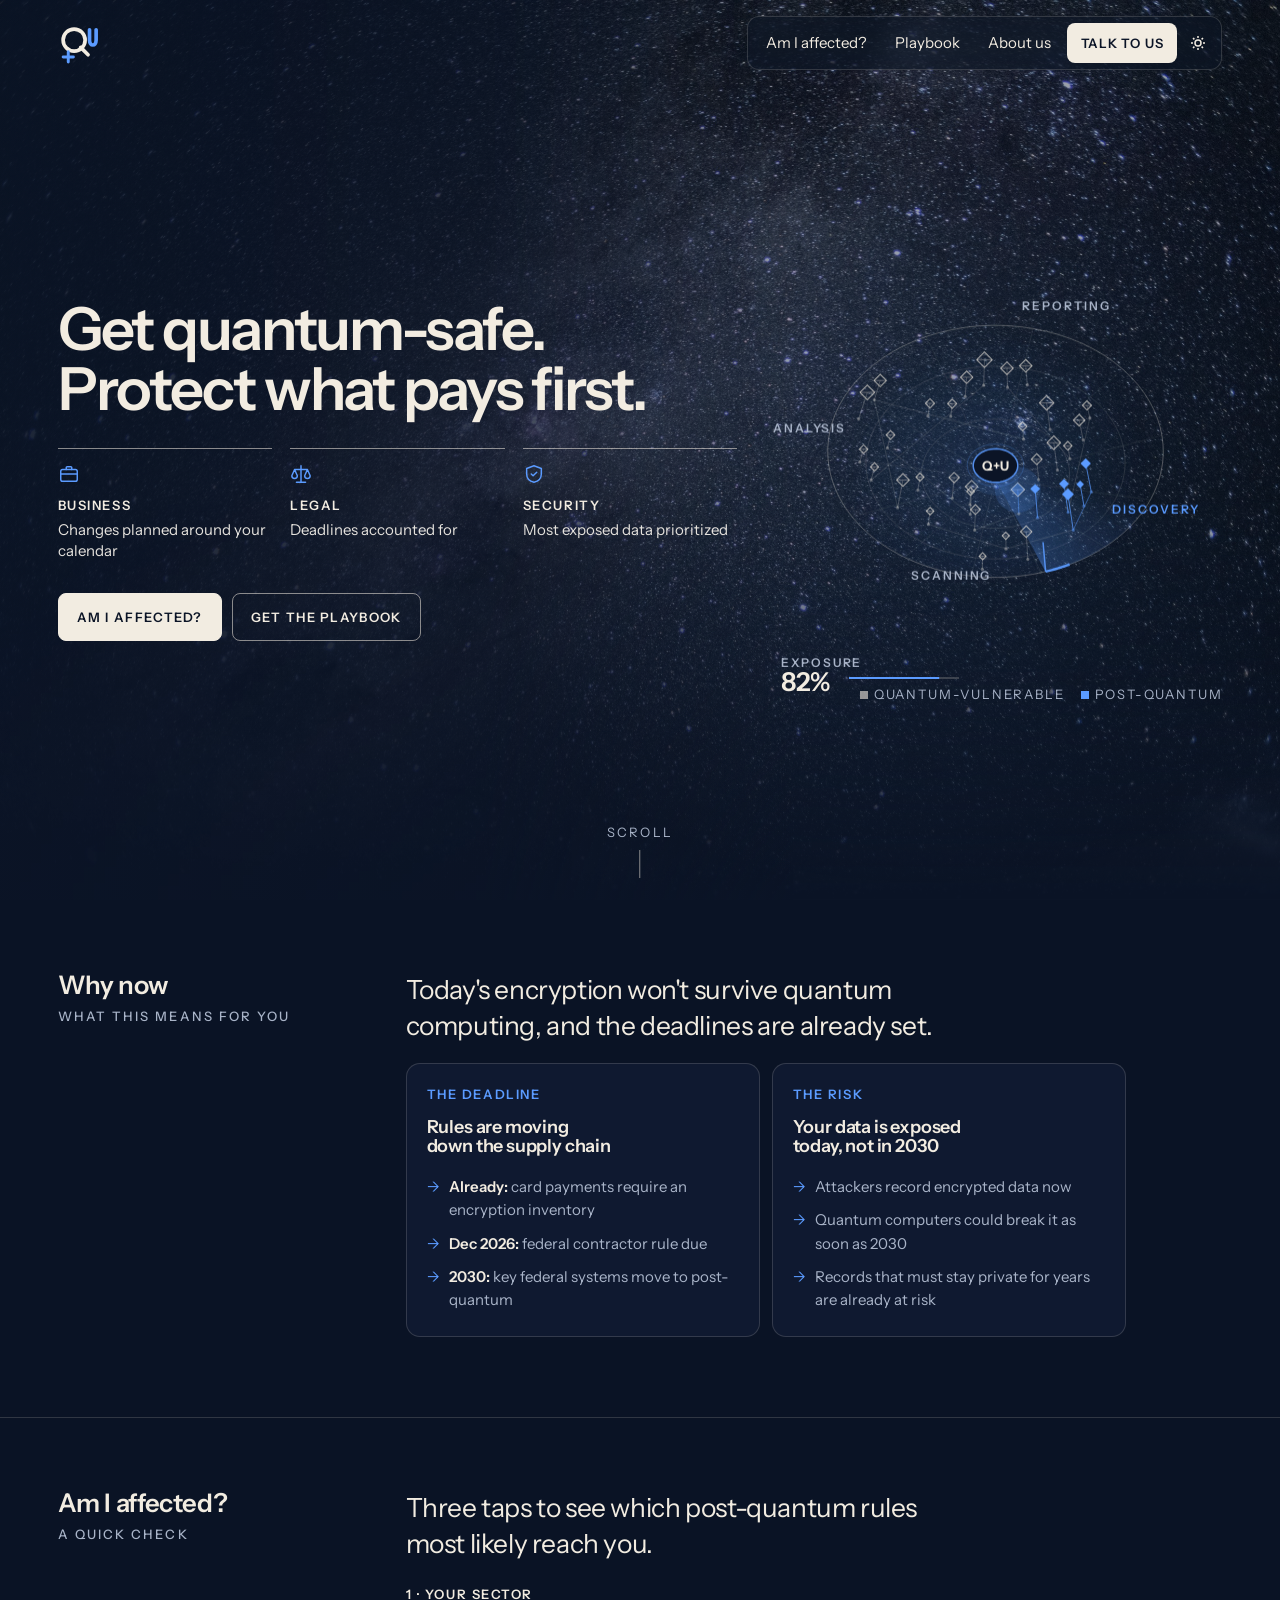
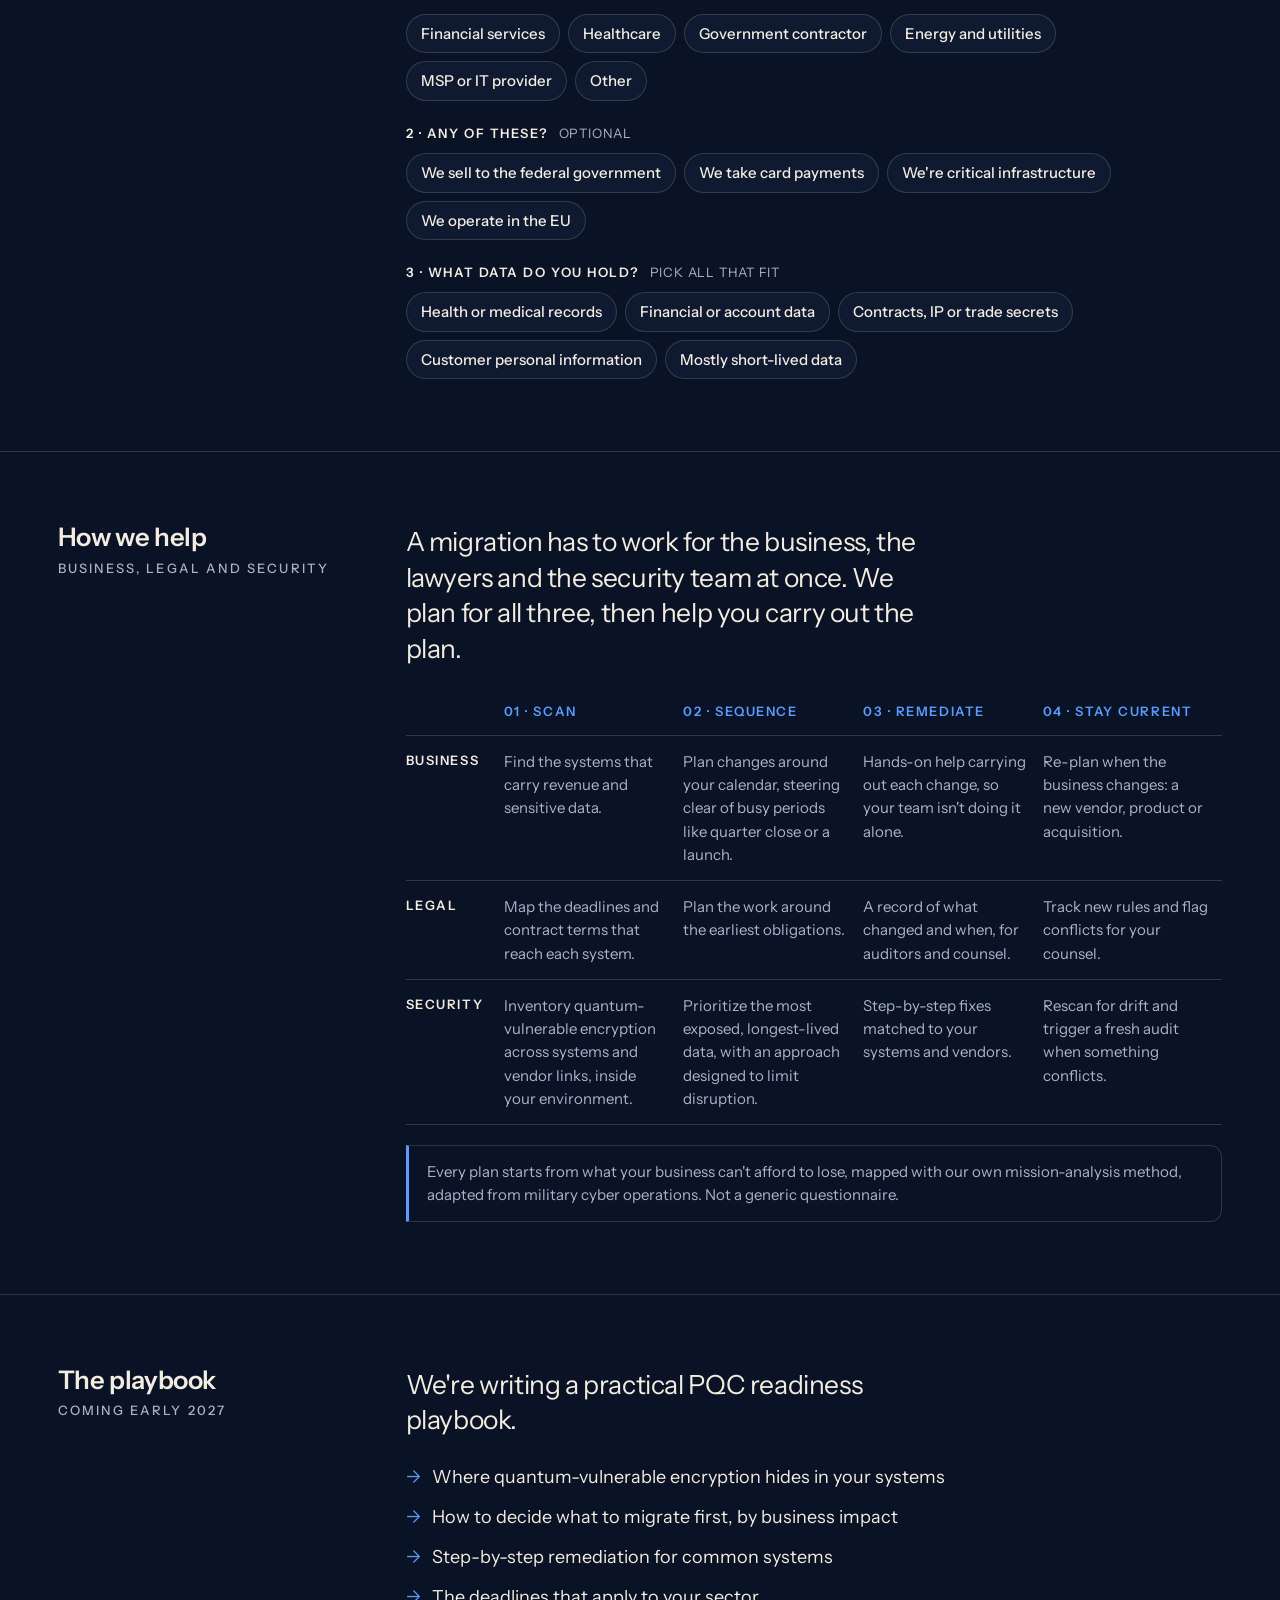
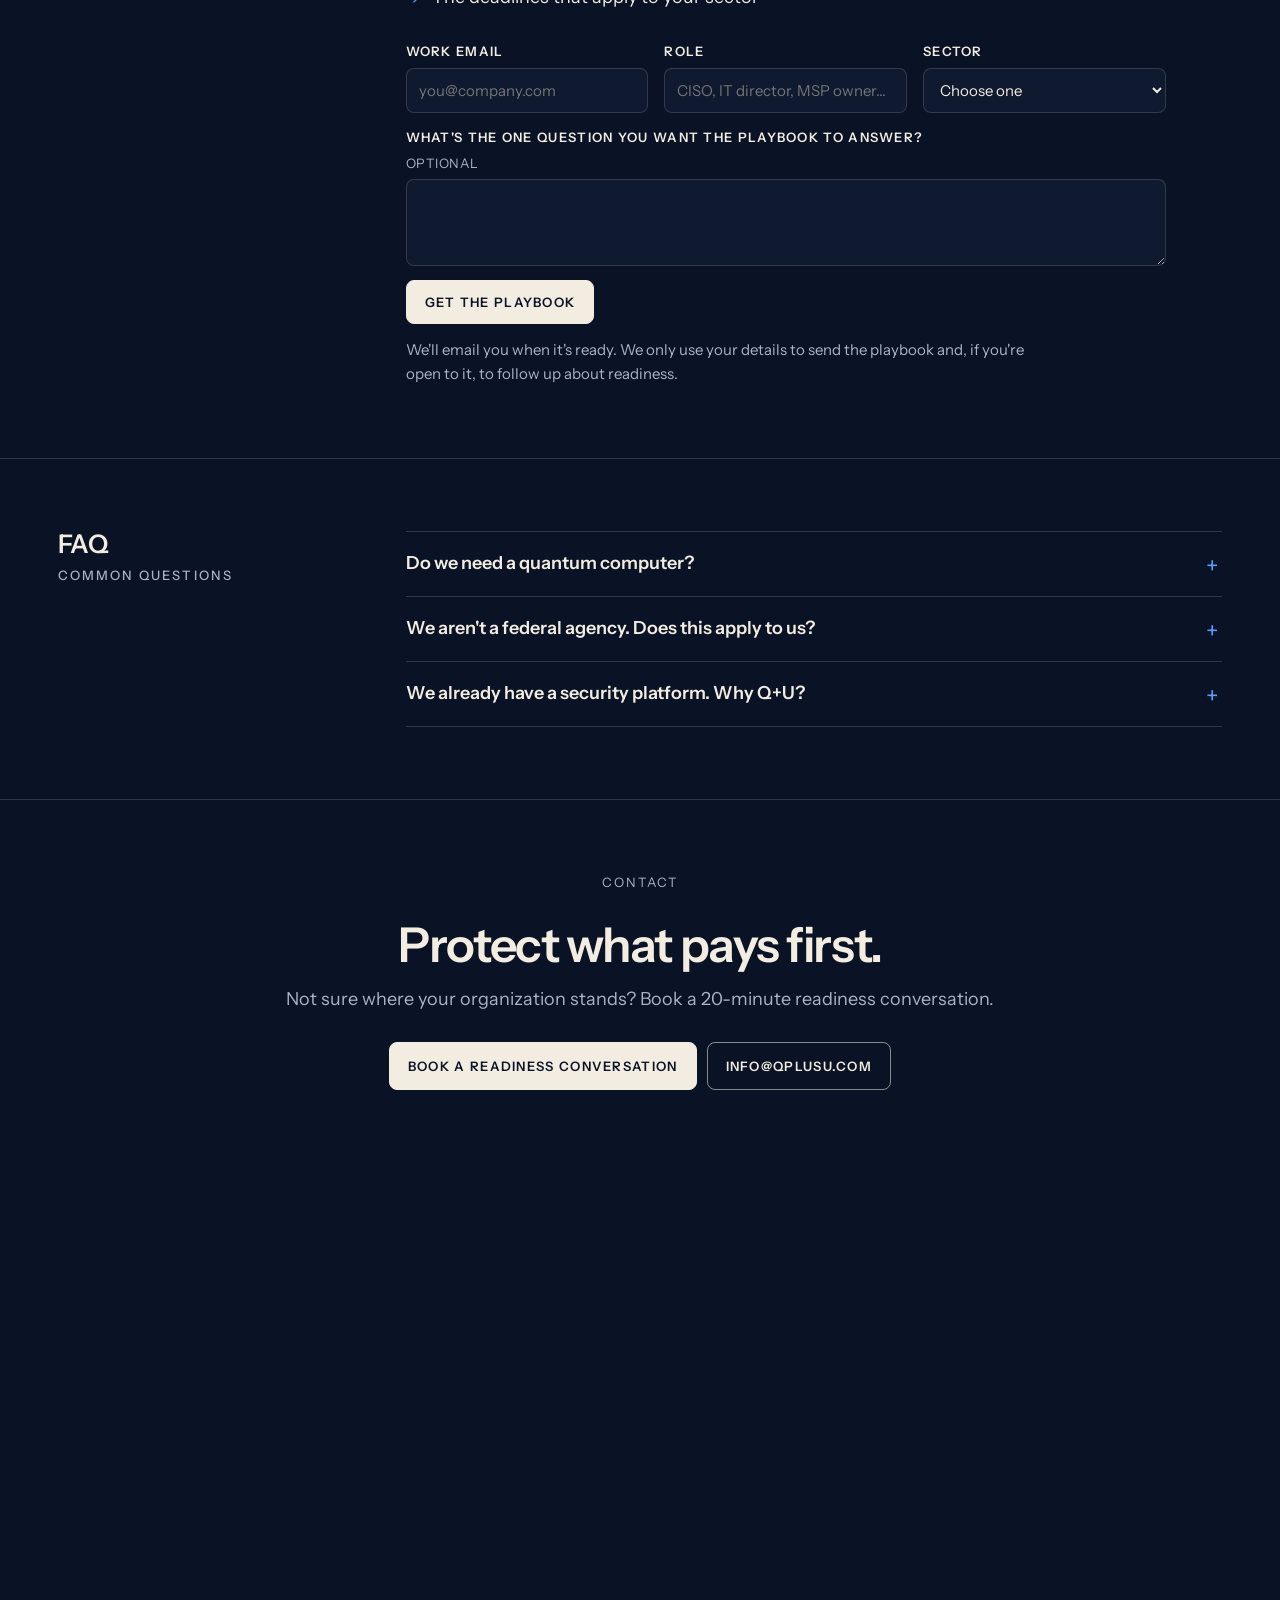
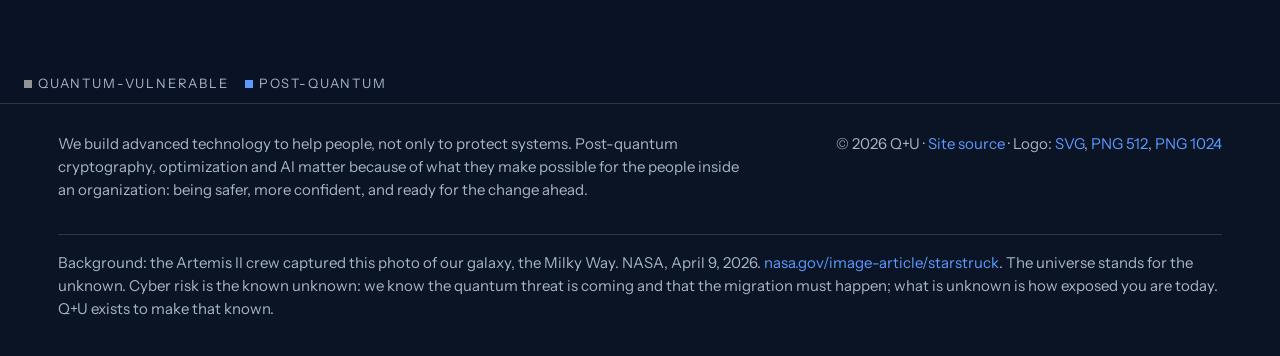
==== commit fd9ed942: "Add Remediate step (advisor feedback: helping, not just telling) - How we help: Scan, Sequence, Reme" ====
--- a/index.html
+++ b/index.html
@@ -22,7 +22,7 @@
   <link rel="stylesheet" href="https://fonts.googleapis.com/css2?family=Instrument+Sans:ital,wght@0,400;0,500;0,600;0,700;1,400&display=swap">
   <meta name="theme-color" content="#0B1426">
   <link rel="icon" href="assets/logo-mark.svg" type="image/svg+xml">
-  <link rel="stylesheet" href="src/styles.css?v=20261103l">
+  <link rel="stylesheet" href="src/styles.css?v=20261103m">
 </head>
 <body>
   <a class="skip" href="#main">Skip to content</a>
@@ -143,21 +143,24 @@
       <div class="wrap cols">
         <h2>How we help<small>Business, legal and security</small></h2>
         <div class="reveal">
-          <p class="lead">A migration has to work for the business, the lawyers and the security team at once. We plan for all three.</p>
+          <p class="lead">A migration has to work for the business, the lawyers and the security team at once. We plan for all three, then help you carry out the plan.</p>
           <table class="matrix">
-            <thead><tr><th></th><th>01 · Scan</th><th>02 · Sequence</th><th>03 · Stay current</th></tr></thead>
+            <thead><tr><th></th><th>01 · Scan</th><th>02 · Sequence</th><th>03 · Remediate</th><th>04 · Stay current</th></tr></thead>
             <tbody>
               <tr><th>Business</th>
                 <td data-label="Scan">Find the systems that carry revenue and sensitive data.</td>
                 <td data-label="Sequence">Plan changes around your calendar, steering clear of busy periods like quarter close or a launch.</td>
+                <td data-label="Remediate">Hands-on help carrying out each change, so your team isn't doing it alone.</td>
                 <td data-label="Stay current">Re-plan when the business changes: a new vendor, product or acquisition.</td></tr>
               <tr><th>Legal</th>
                 <td data-label="Scan">Map the deadlines and contract terms that reach each system.</td>
                 <td data-label="Sequence">Plan the work around the earliest obligations.</td>
+                <td data-label="Remediate">A record of what changed and when, for auditors and counsel.</td>
                 <td data-label="Stay current">Track new rules and flag conflicts for your counsel.</td></tr>
               <tr><th>Security</th>
                 <td data-label="Scan">Inventory quantum-vulnerable encryption across systems and vendor links, inside your environment.</td>
                 <td data-label="Sequence">Prioritize the most exposed, longest-lived data, with an approach designed to limit disruption.</td>
+                <td data-label="Remediate">Step-by-step fixes matched to your systems and vendors.</td>
                 <td data-label="Stay current">Rescan for drift and trigger a fresh audit when something conflicts.</td></tr>
             </tbody>
           </table>
@@ -174,6 +177,7 @@
           <ul class="ticks">
             <li>Where quantum-vulnerable encryption hides in your systems</li>
             <li>How to decide what to migrate first, by business impact</li>
+            <li>Step-by-step remediation for common systems</li>
             <li>The deadlines that apply to your sector</li>
           </ul>
           <form class="signup" id="signup">
@@ -203,7 +207,7 @@
         <div class="reveal faq">
           <details><summary>Do we need a quantum computer?</summary><p>No. Post-quantum readiness means replacing today's encryption with new, standardized algorithms that run on the computers you already have.</p></details>
           <details><summary>We aren't a federal agency. Does this apply to us?</summary><p>The federal deadline binds agencies first, then flows to contractors through procurement rules. Regulators in finance and healthcare are paying attention, and your vendors will be migrating too.</p></details>
-          <details><summary>We already have a security platform. Why Q+U?</summary><p>Scanners tell you what is vulnerable. We turn that into a schedule your business can actually run, and keep it current after the migration.</p></details>
+          <details><summary>We already have a security platform. Why Q+U?</summary><p>Scanners tell you what is vulnerable. We turn that into a schedule your business can actually run, help you carry it out, and keep it current after the migration.</p></details>
         </div>
       </div>
     </section>
--- a/src/styles.css
+++ b/src/styles.css
@@ -295,12 +295,12 @@
 .checkform button { cursor: pointer; font-family: var(--font); }
 .checkform .fine { margin: 10px 0 0; }
 /* business / legal / security map */
-table.matrix { border-collapse: collapse; width: 100%; max-width: 900px; font-size: var(--fs-1); margin: 8px 0 4px; }
+table.matrix { border-collapse: collapse; width: 100%; max-width: 1040px; font-size: var(--fs-1); margin: 8px 0 4px; }
 table.matrix th, table.matrix td { text-align: left; vertical-align: top; padding: 14px 14px 14px 0; border-top: 1px solid var(--line); }
 table.matrix tbody tr:last-child th, table.matrix tbody tr:last-child td { border-bottom: 1px solid var(--line); }
 table.matrix thead th { border-top: 0; font-size: var(--fs-0); font-weight: 600; letter-spacing: 0.12em; text-transform: uppercase; color: var(--accent); }
-table.matrix tbody th { font-size: var(--fs-0); font-weight: 600; letter-spacing: 0.12em; text-transform: uppercase; color: var(--fg); width: 16%; }
-table.matrix td { color: var(--fg-soft); width: 28%; }
+table.matrix tbody th { font-size: var(--fs-0); font-weight: 600; letter-spacing: 0.12em; text-transform: uppercase; color: var(--fg); width: 12%; }
+table.matrix td { color: var(--fg-soft); width: 22%; }
 @media (max-width: 700px) {
   table.matrix thead { display: none; }
   table.matrix, table.matrix tbody, table.matrix tr, table.matrix th, table.matrix td { display: block; width: auto; }
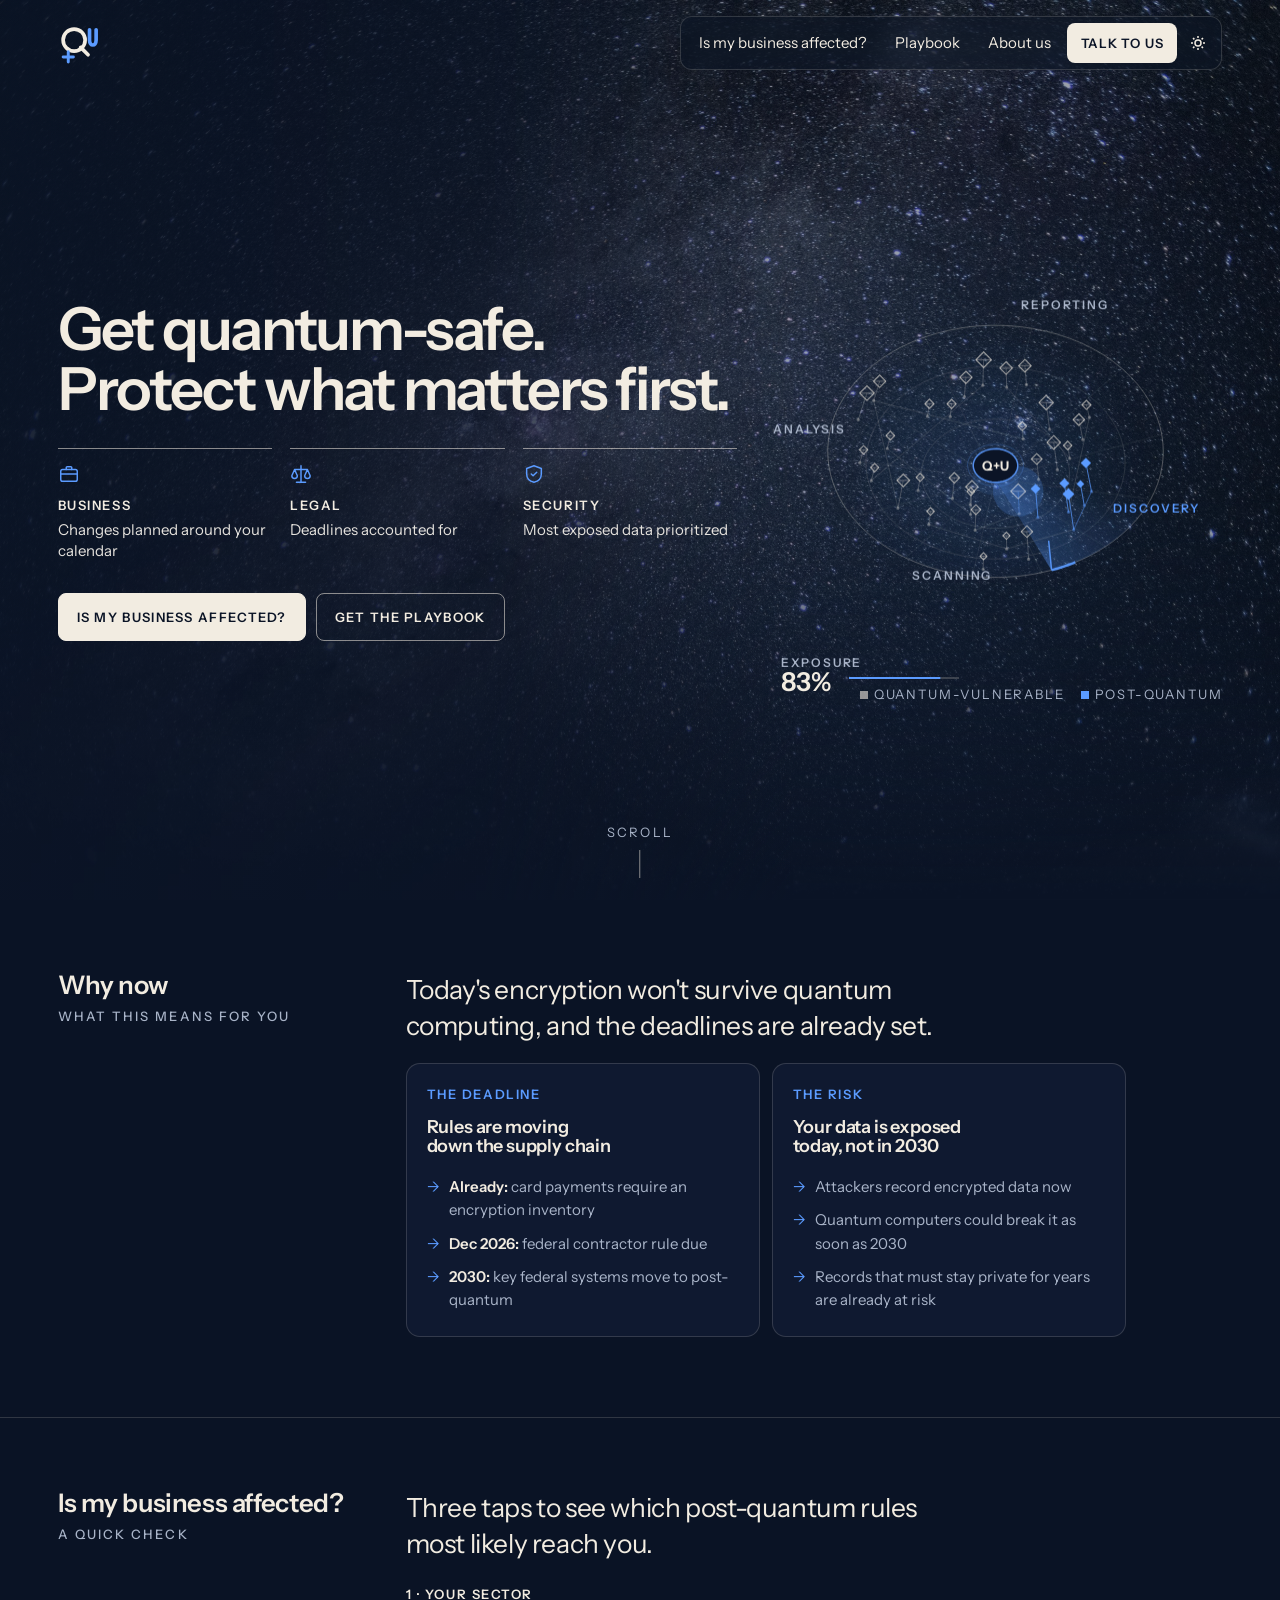
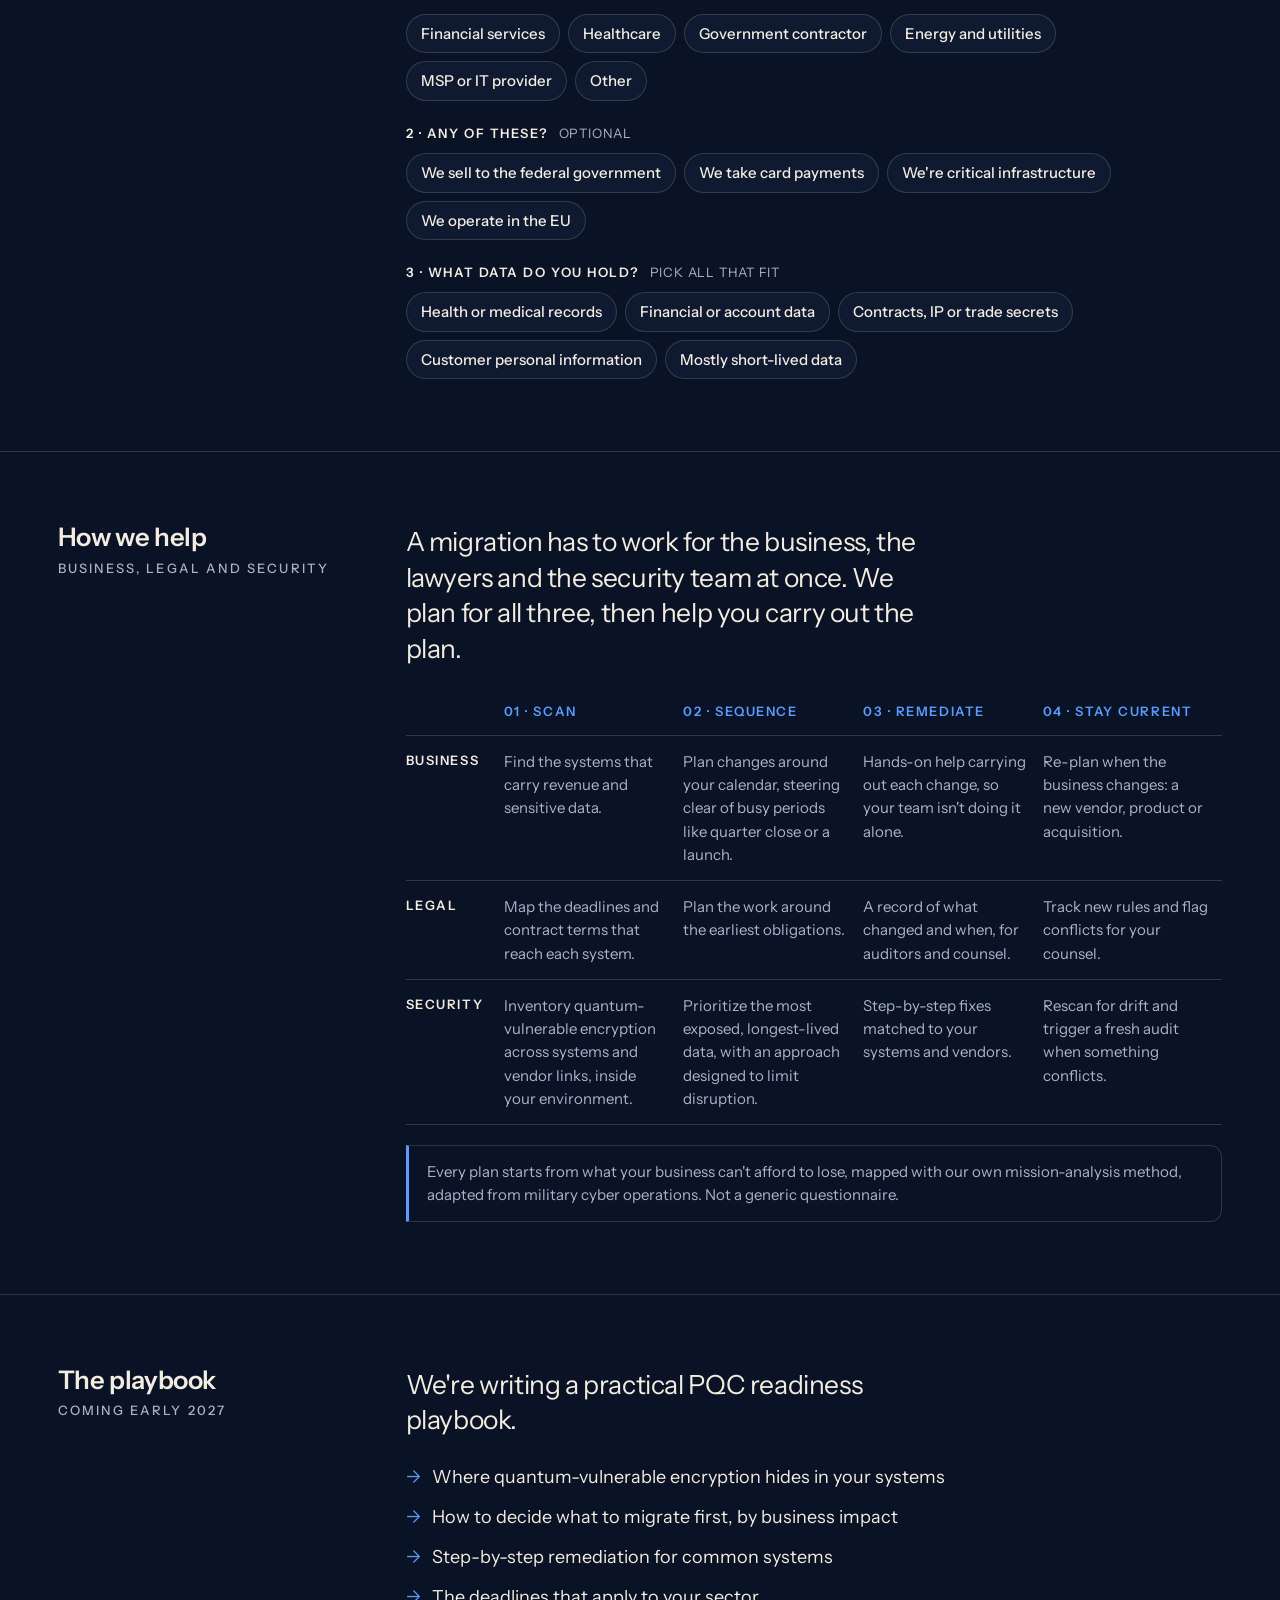
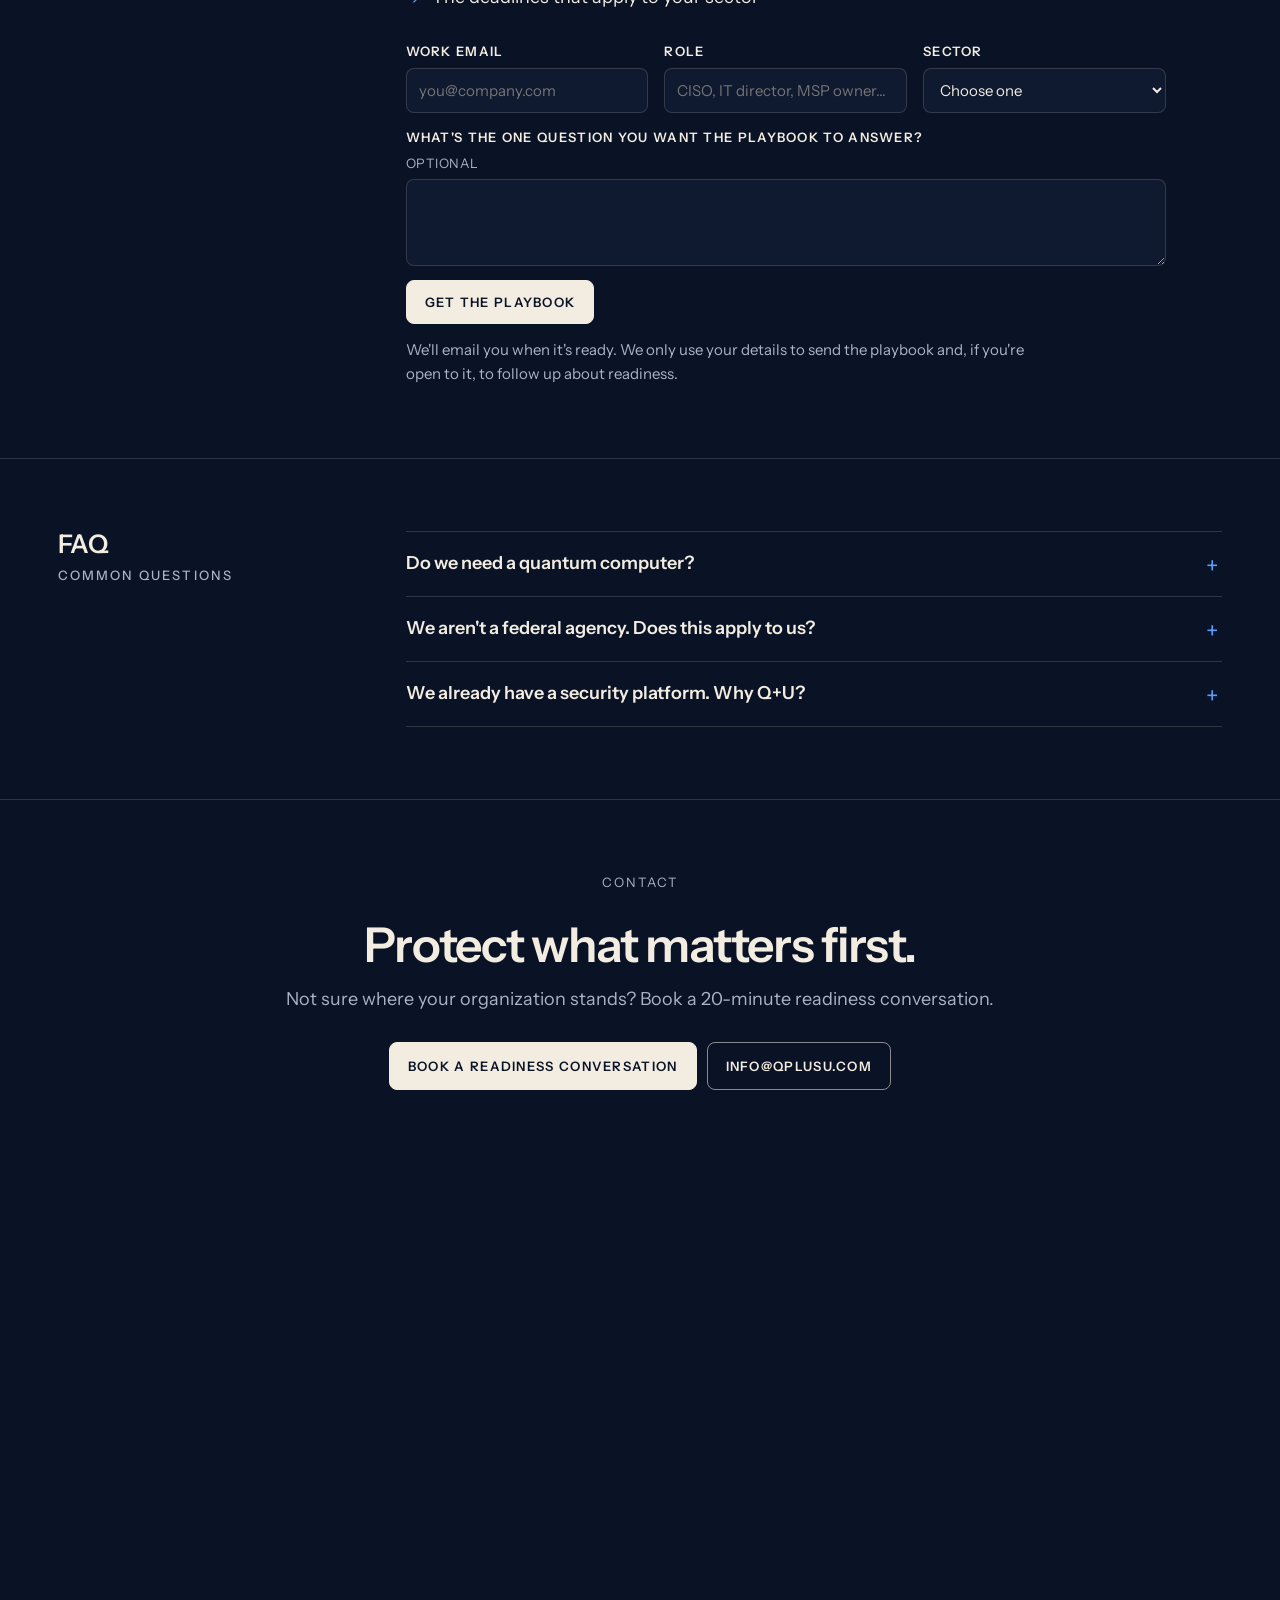
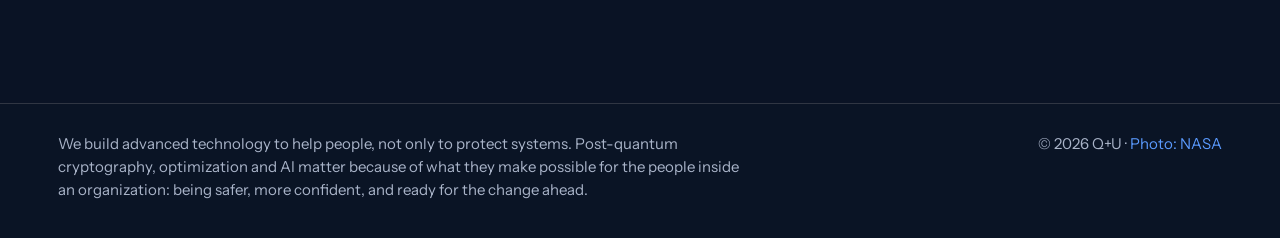
==== commit 9add3b84: "small wording changes, removed some footnotes" ====
--- a/index.html
+++ b/index.html
@@ -30,7 +30,7 @@
   <div class="topbar">
     <a class="brand" href="#" aria-label="Q+U, home"><svg viewBox="0 0 120 120" aria-hidden="true"><circle cx="44" cy="52" r="30" fill="none" stroke="currentColor" stroke-width="10"/><path d="M62 72 L82 92" stroke="currentColor" stroke-width="10" stroke-linecap="round"/><path d="M86 24 V52 C86 70 104 70 104 52 V24" fill="none" stroke="var(--accent)" stroke-width="10" stroke-linecap="round"/><path d="M14 98 H42 M28 84 V112" stroke="var(--accent)" stroke-width="8" stroke-linecap="round"/></svg></a>
     <nav class="pill" id="pill" aria-label="Main">
-      <a href="#check">Am I affected?</a>
+      <a href="#check">Is my business affected?</a>
       <a href="#playbook">Playbook</a>
       <a href="about.html">About us</a>
       <div class="row">
@@ -48,14 +48,14 @@
     <section class="hero" aria-label="Introduction">
       <div class="wrap hero-grid">
         <div class="hero-inner">
-          <h1>Get quantum-safe.<br>Protect what pays&nbsp;first.</h1>
+          <h1>Get quantum-safe.<br>Protect what matters&nbsp;first.</h1>
           <ul class="areas" aria-label="What we cover">
             <li><svg viewBox="0 0 24 24" aria-hidden="true"><rect x="3" y="7" width="18" height="13" rx="2"/><path d="M9 7V5a1 1 0 0 1 1-1h4a1 1 0 0 1 1 1v2M3 12h18"/></svg><b>Business</b><span>Changes planned around your calendar</span></li>
             <li><svg viewBox="0 0 24 24" aria-hidden="true"><path d="M12 3v18M7 21h10M5 7h14M5 7l-3 7a3 3 0 0 0 6 0zM19 7l-3 7a3 3 0 0 0 6 0z"/></svg><b>Legal</b><span>Deadlines accounted for</span></li>
             <li><svg viewBox="0 0 24 24" aria-hidden="true"><path d="M12 3l8 3v6c0 5-3.5 8-8 9-4.5-1-8-4-8-9V6z"/><path d="M9 12l2 2 4-4"/></svg><b>Security</b><span>Most exposed data prioritized</span></li>
           </ul>
           <div class="btns">
-            <a class="btn solid" href="#check">Am I affected?</a>
+            <a class="btn solid" href="#check">Is my business affected?</a>
             <a class="btn" href="#playbook">Get the playbook</a>
           </div>
         </div>
@@ -92,7 +92,7 @@
 
     <section class="block" id="check">
       <div class="wrap cols">
-        <h2>Am I affected?<small>A quick check</small></h2>
+        <h2>Is my business affected?<small>A quick check</small></h2>
         <div class="reveal">
           <p class="lead">Three taps to see which post-quantum rules most likely reach you.</p>
           <div class="q">
@@ -215,7 +215,7 @@
     <section class="block" id="contact">
       <div class="wrap contact-inner reveal">
         <p class="eyebrow">Contact</p>
-        <h2>Protect what pays first.</h2>
+        <h2>Protect what matters first.</h2>
         <p>Not sure where your organization stands? Book a 20-minute readiness conversation.</p>
         <div class="btns">
           <a class="btn solid" href="mailto:info@qplusu.com?subject=Readiness%20conversation">Book a readiness conversation</a>
@@ -224,7 +224,6 @@
       </div>
       <div class="wave-band" aria-hidden="true">
         <canvas id="wave"></canvas>
-        <div class="ring-key"><span><i></i>Quantum-vulnerable</span><span><i class="on"></i>Post-quantum</span></div>
       </div>
     </section>
   </main>
@@ -232,8 +231,7 @@
   <footer class="site">
     <div class="wrap">
       <p>We build advanced technology to help people, not only to protect systems. Post-quantum cryptography, optimization and AI matter because of what they make possible for the people inside an organization: being safer, more confident, and ready for the change ahead.</p>
-      <p>© 2026 Q+U · <a href="https://github.com/QplusU/qplusu.github.io">Site source</a> · Logo: <a href="assets/brand/qplusu-mark.svg" download>SVG</a>, <a href="assets/brand/qplusu-mark-512.png" download>PNG 512</a>, <a href="assets/brand/qplusu-mark-1024.png" download>PNG 1024</a></p>
-      <p class="credit">Background: the Artemis II crew captured this photo of our galaxy, the Milky Way. NASA, April 9, 2026. <a href="https://www.nasa.gov/image-article/starstruck/" rel="noopener">nasa.gov/image-article/starstruck</a>. The universe stands for the unknown. Cyber risk is the known unknown: we know the quantum threat is coming and that the migration must happen; what is unknown is how exposed you are today. Q+U exists to make that known.</p>
+      <p>© 2026 Q+U · <a href="https://www.nasa.gov/image-article/starstruck/" rel="noopener">Photo: NASA</a></p>
     </div>
   </footer>
 
--- a/src/styles.css
+++ b/src/styles.css
@@ -171,7 +171,6 @@
 /* wave band under the contact call to action */
 .wave-band { position: relative; height: clamp(360px, 46vw, 620px); margin-top: -16px; }
 .wave-band canvas { position: absolute; inset: 0; width: 100%; height: 100%; display: block; }
-.wave-band .ring-key { left: 24px; bottom: 10px; }
 section#contact { padding-block: 40px 0; }
 
 /* contact + footer */
@@ -179,7 +178,6 @@
 .contact-inner h2 { font-size: clamp(1.8rem, 1.2rem + 2.4vw, 3rem); letter-spacing: -0.03em; }
 .contact-inner p { margin: 16px auto 28px; color: var(--fg-soft); }
 footer.site { border-top: 1px solid var(--line); padding: 28px 0 36px; font-size: var(--fs-1); color: var(--fg-soft); background: color-mix(in srgb, var(--bg) 85%, transparent); }
-footer.site .credit { flex-basis: 100%; max-width: none; border-top: 1px solid var(--line); padding-top: 16px; margin-top: 8px; }
 footer.site .wrap { display: flex; justify-content: space-between; gap: 24px; flex-wrap: wrap; }
 footer.site p { margin: 0; max-width: 70ch; }
 
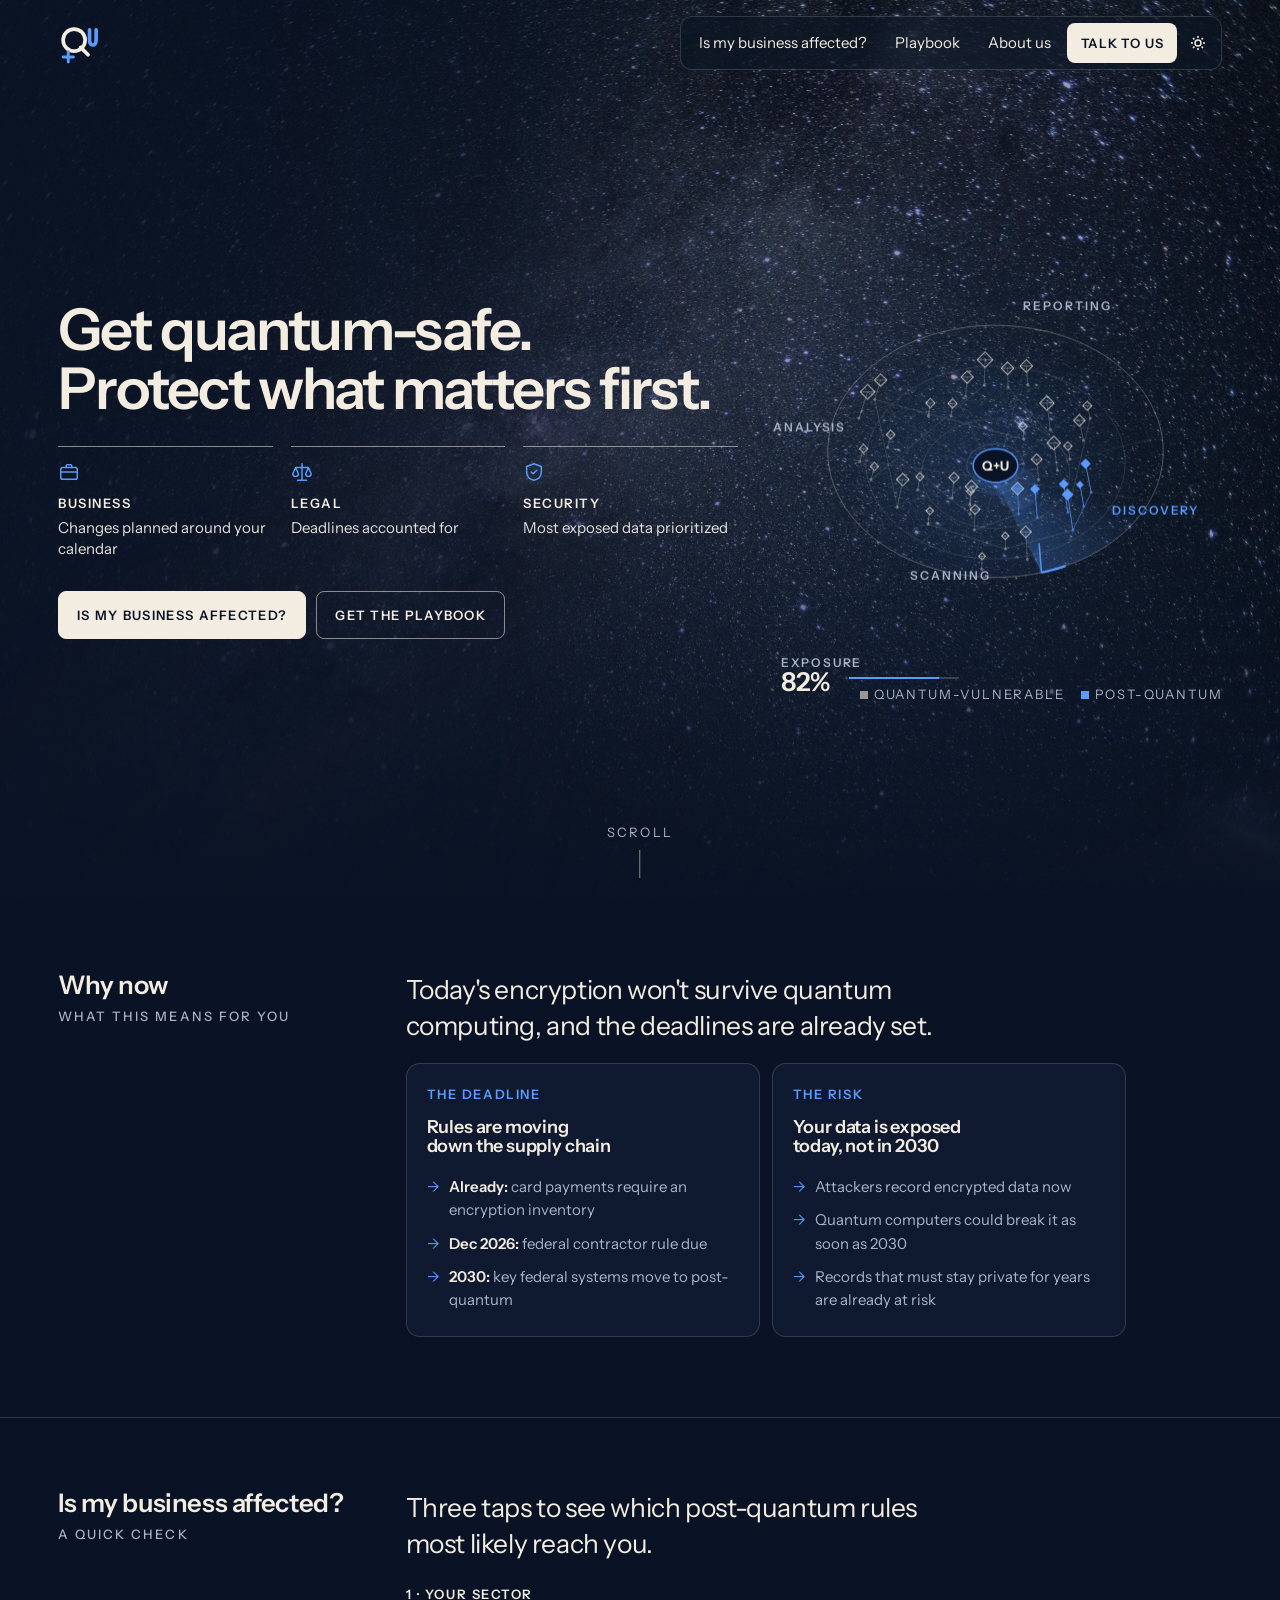
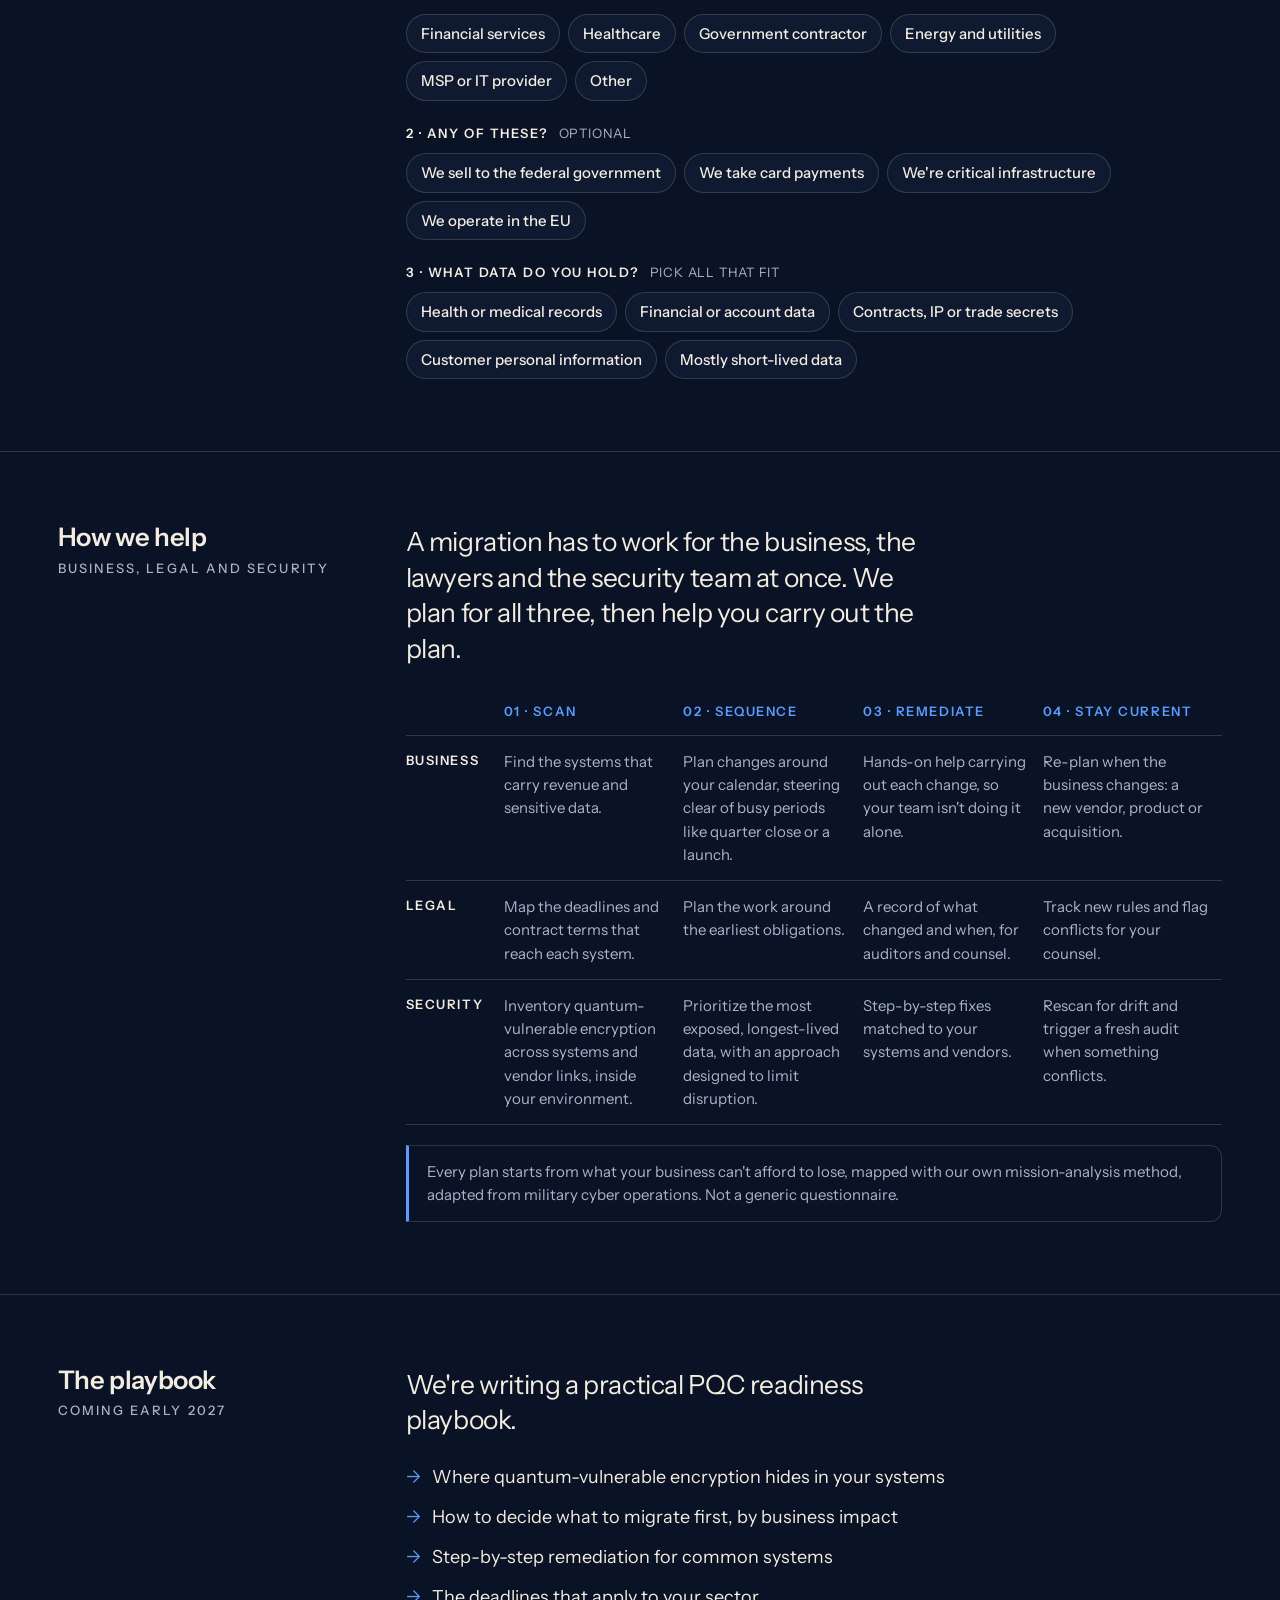
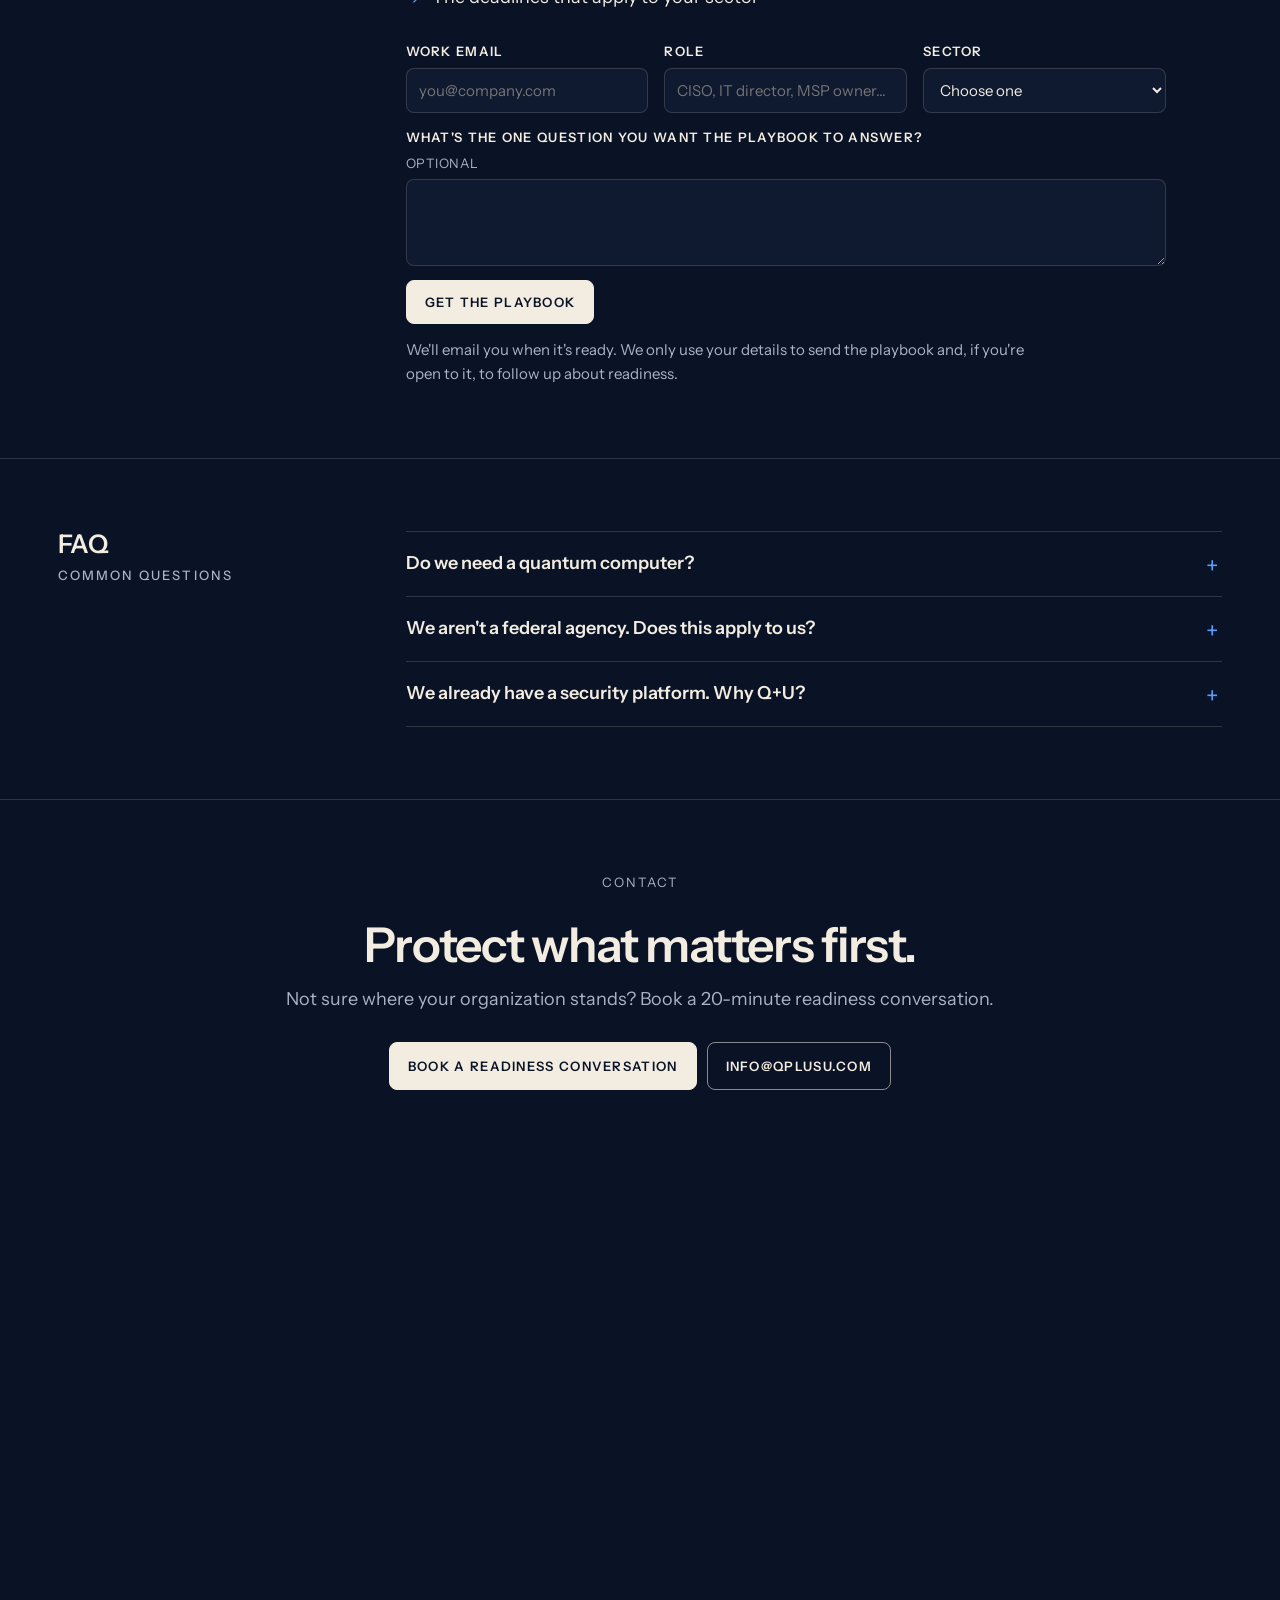
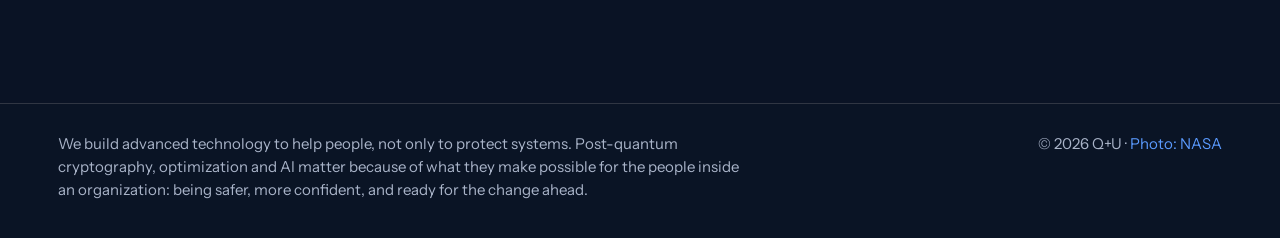
==== commit ce19dbd9: "." ====
--- a/index.html
+++ b/index.html
@@ -22,7 +22,7 @@
   <link rel="stylesheet" href="https://fonts.googleapis.com/css2?family=Instrument+Sans:ital,wght@0,400;0,500;0,600;0,700;1,400&display=swap">
   <meta name="theme-color" content="#0B1426">
   <link rel="icon" href="assets/logo-mark.svg" type="image/svg+xml">
-  <link rel="stylesheet" href="src/styles.css?v=20261103m">
+  <link rel="stylesheet" href="src/styles.css?v=20261105a">
 </head>
 <body>
   <a class="skip" href="#main">Skip to content</a>
--- a/src/styles.css
+++ b/src/styles.css
@@ -373,3 +373,8 @@
 }
 @media (min-width: 901px) and (max-width: 1199px) { .hero-grid { grid-template-columns: minmax(0, 1fr) minmax(0, 1fr); } }
 .hero-fig .ring-key span { white-space: nowrap; }
+/* desktop hero headline: always two lines. The longest line is ~11.5em, so size the type from the column, not the viewport */
+@media (min-width: 901px) {
+  .hero-inner { container-type: inline-size; }
+  .hero h1 { font-size: min(clamp(2.4rem, 0.6rem + 3.9vw, 5rem), 8.5cqi); white-space: nowrap; }
+}
